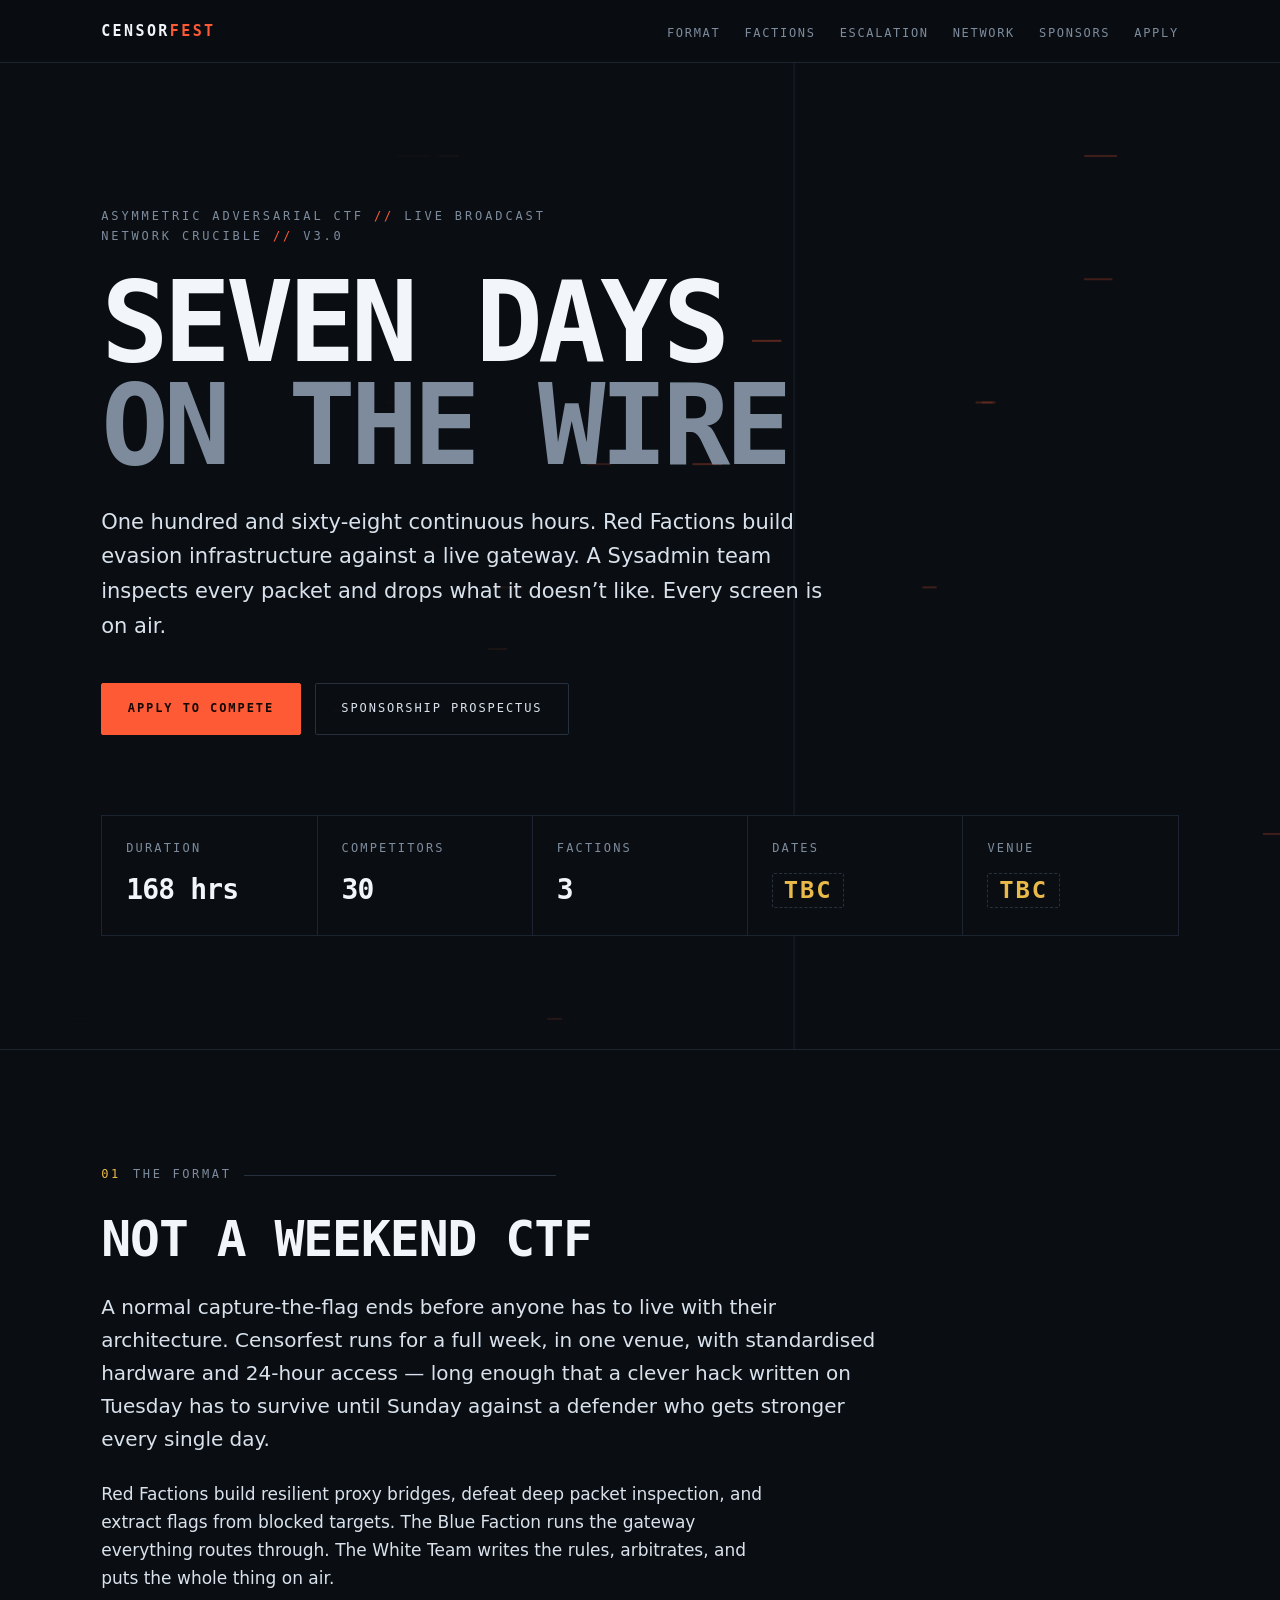
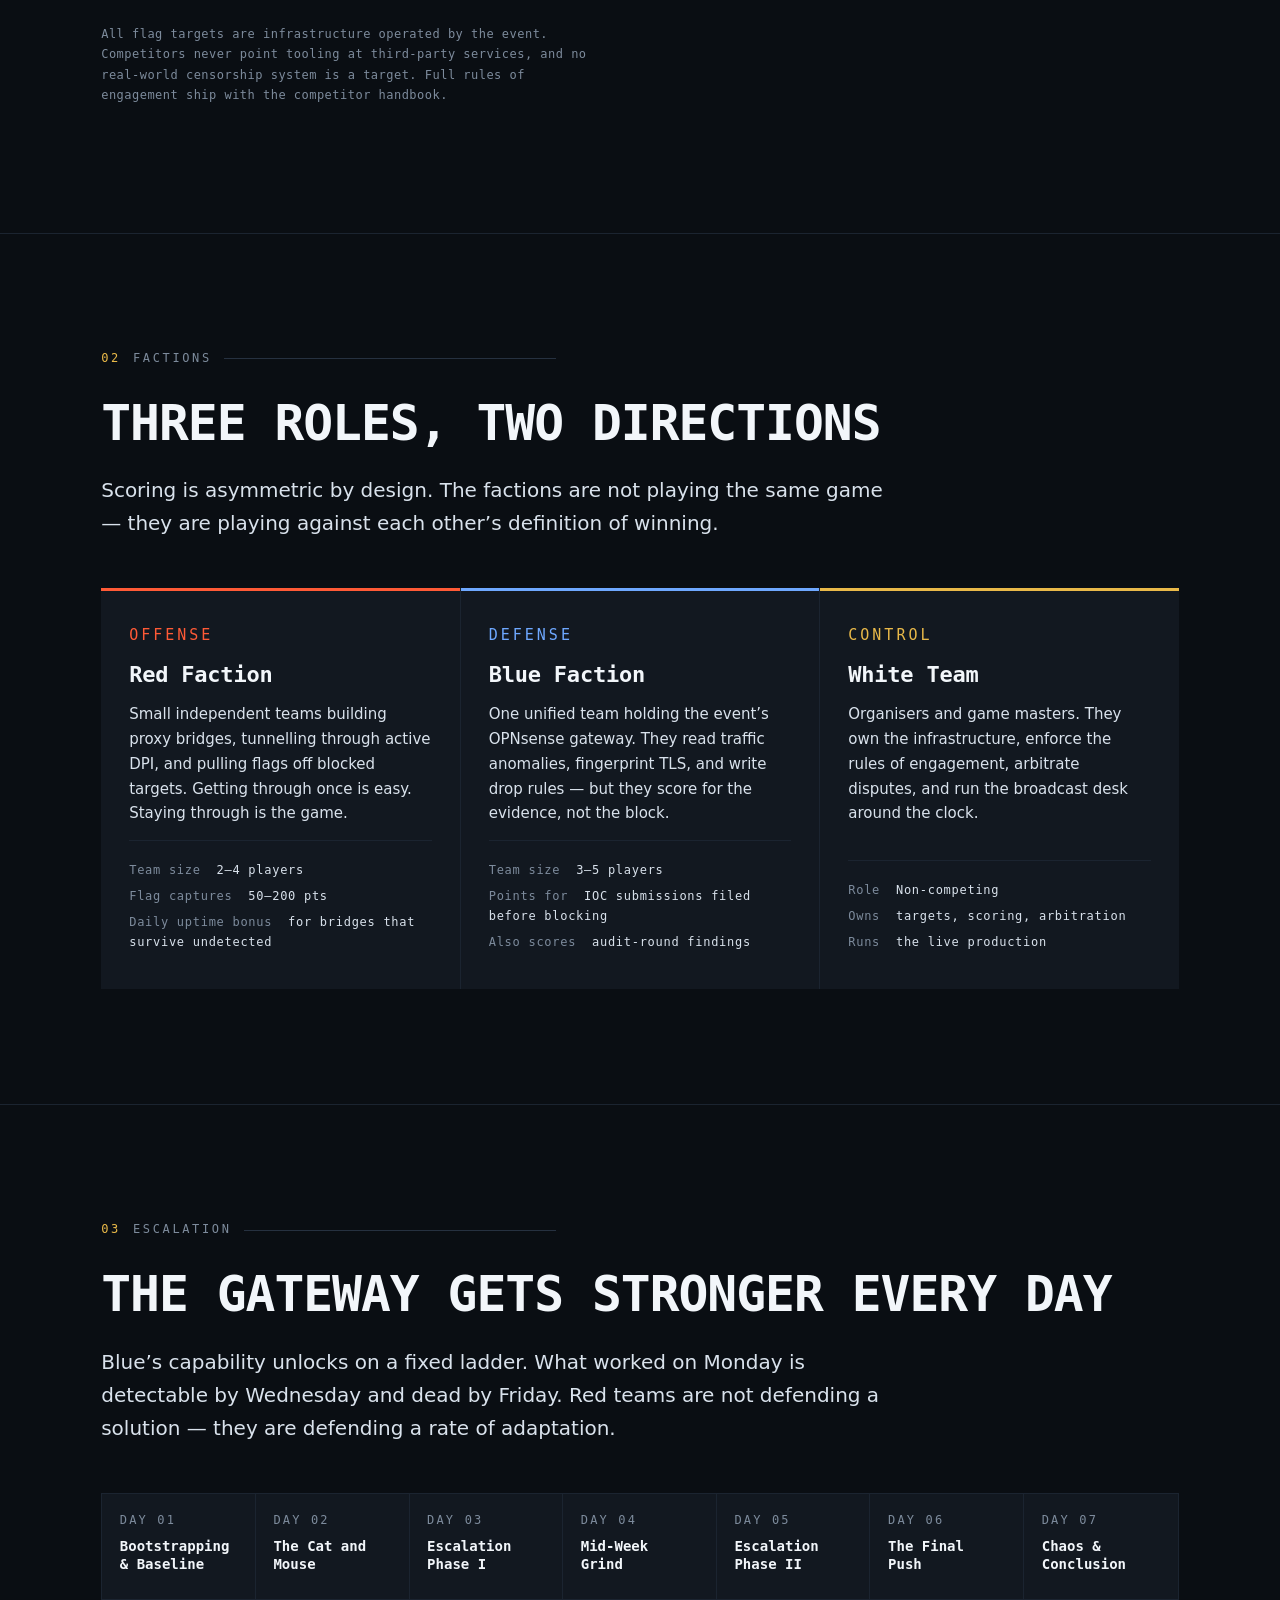
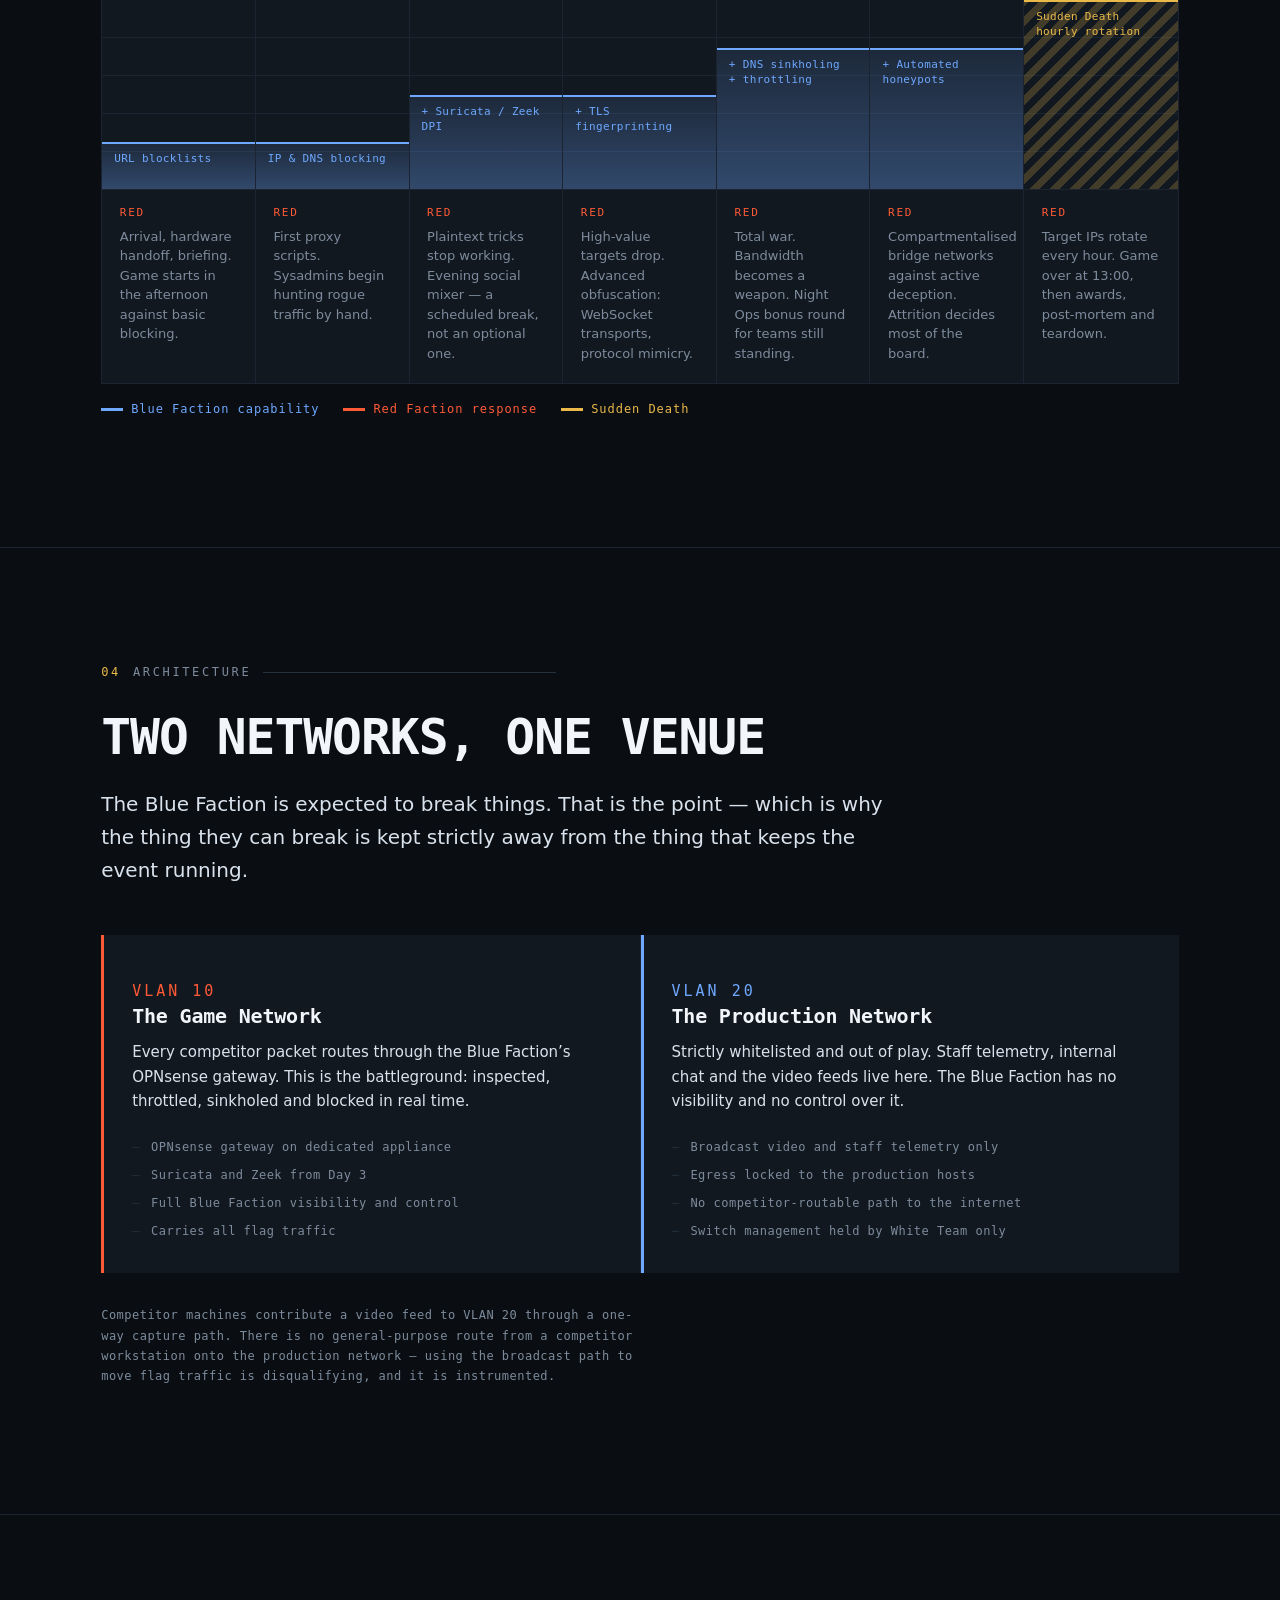
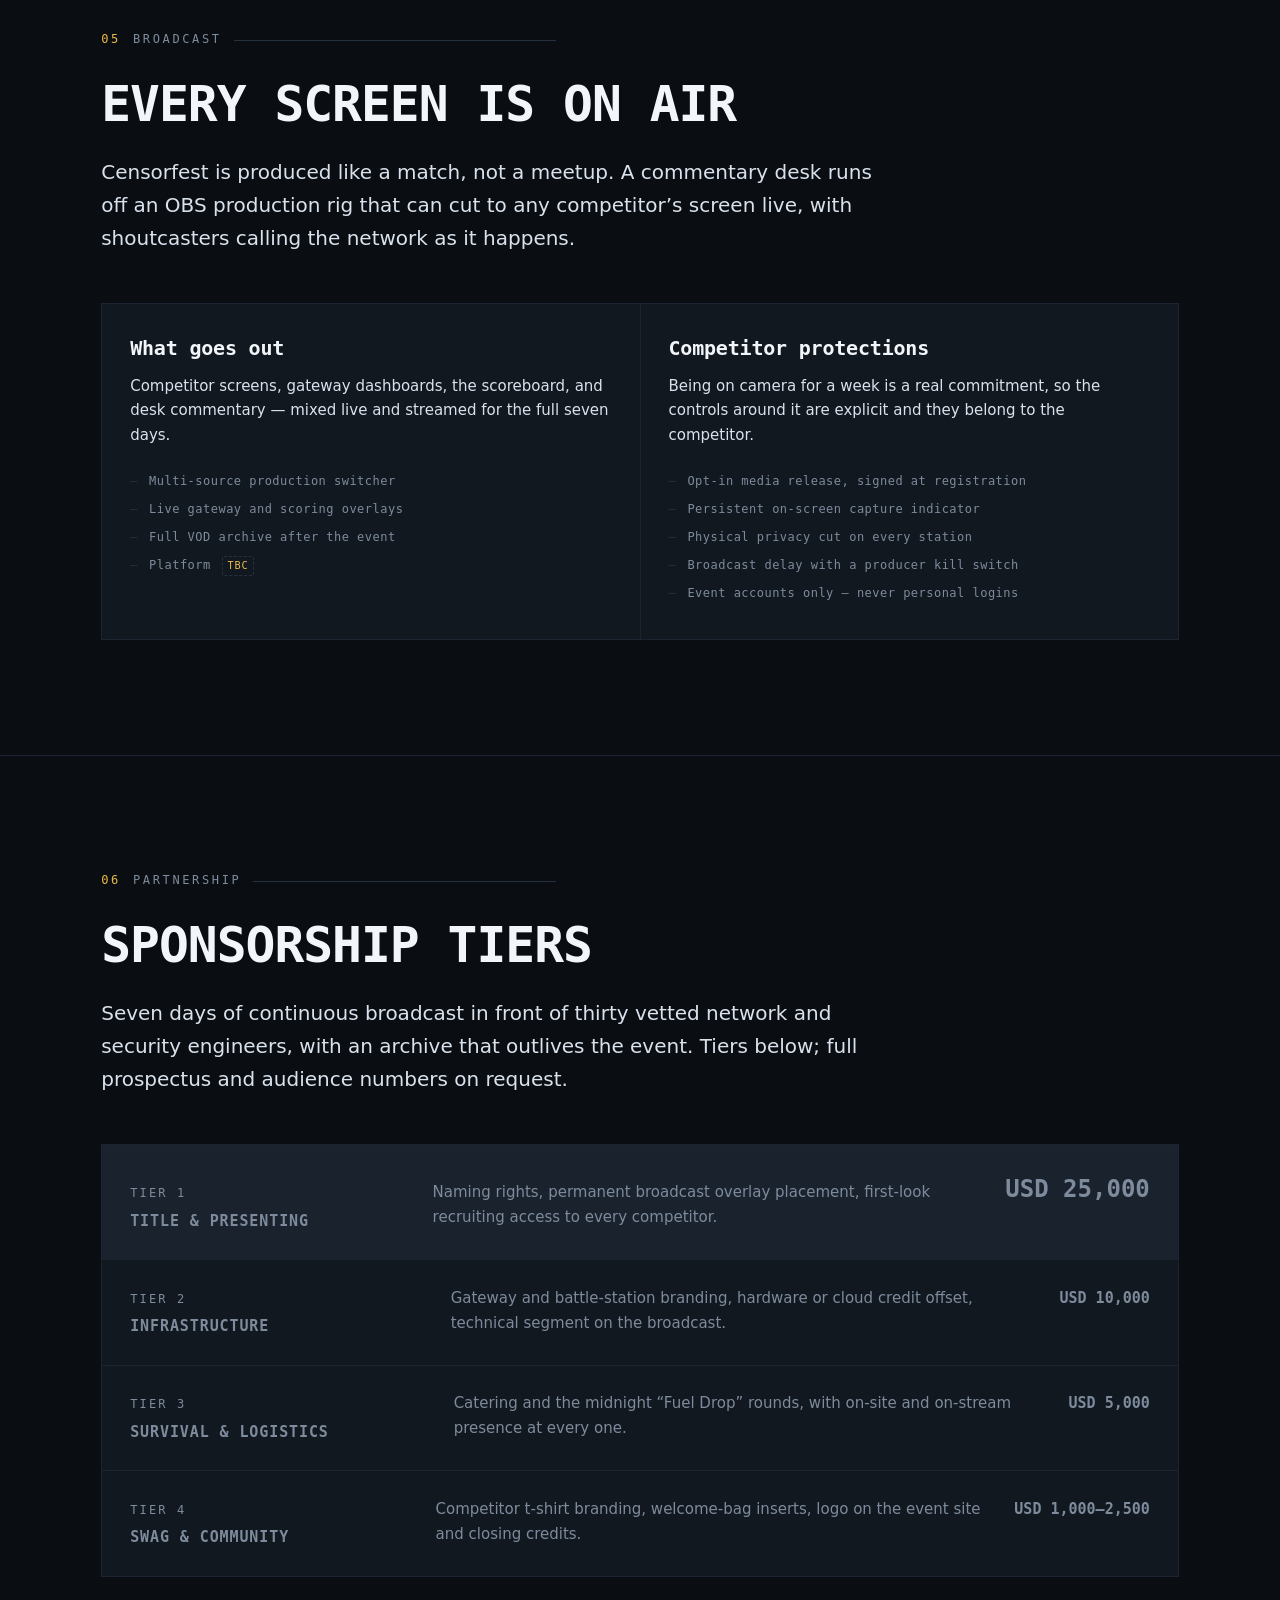
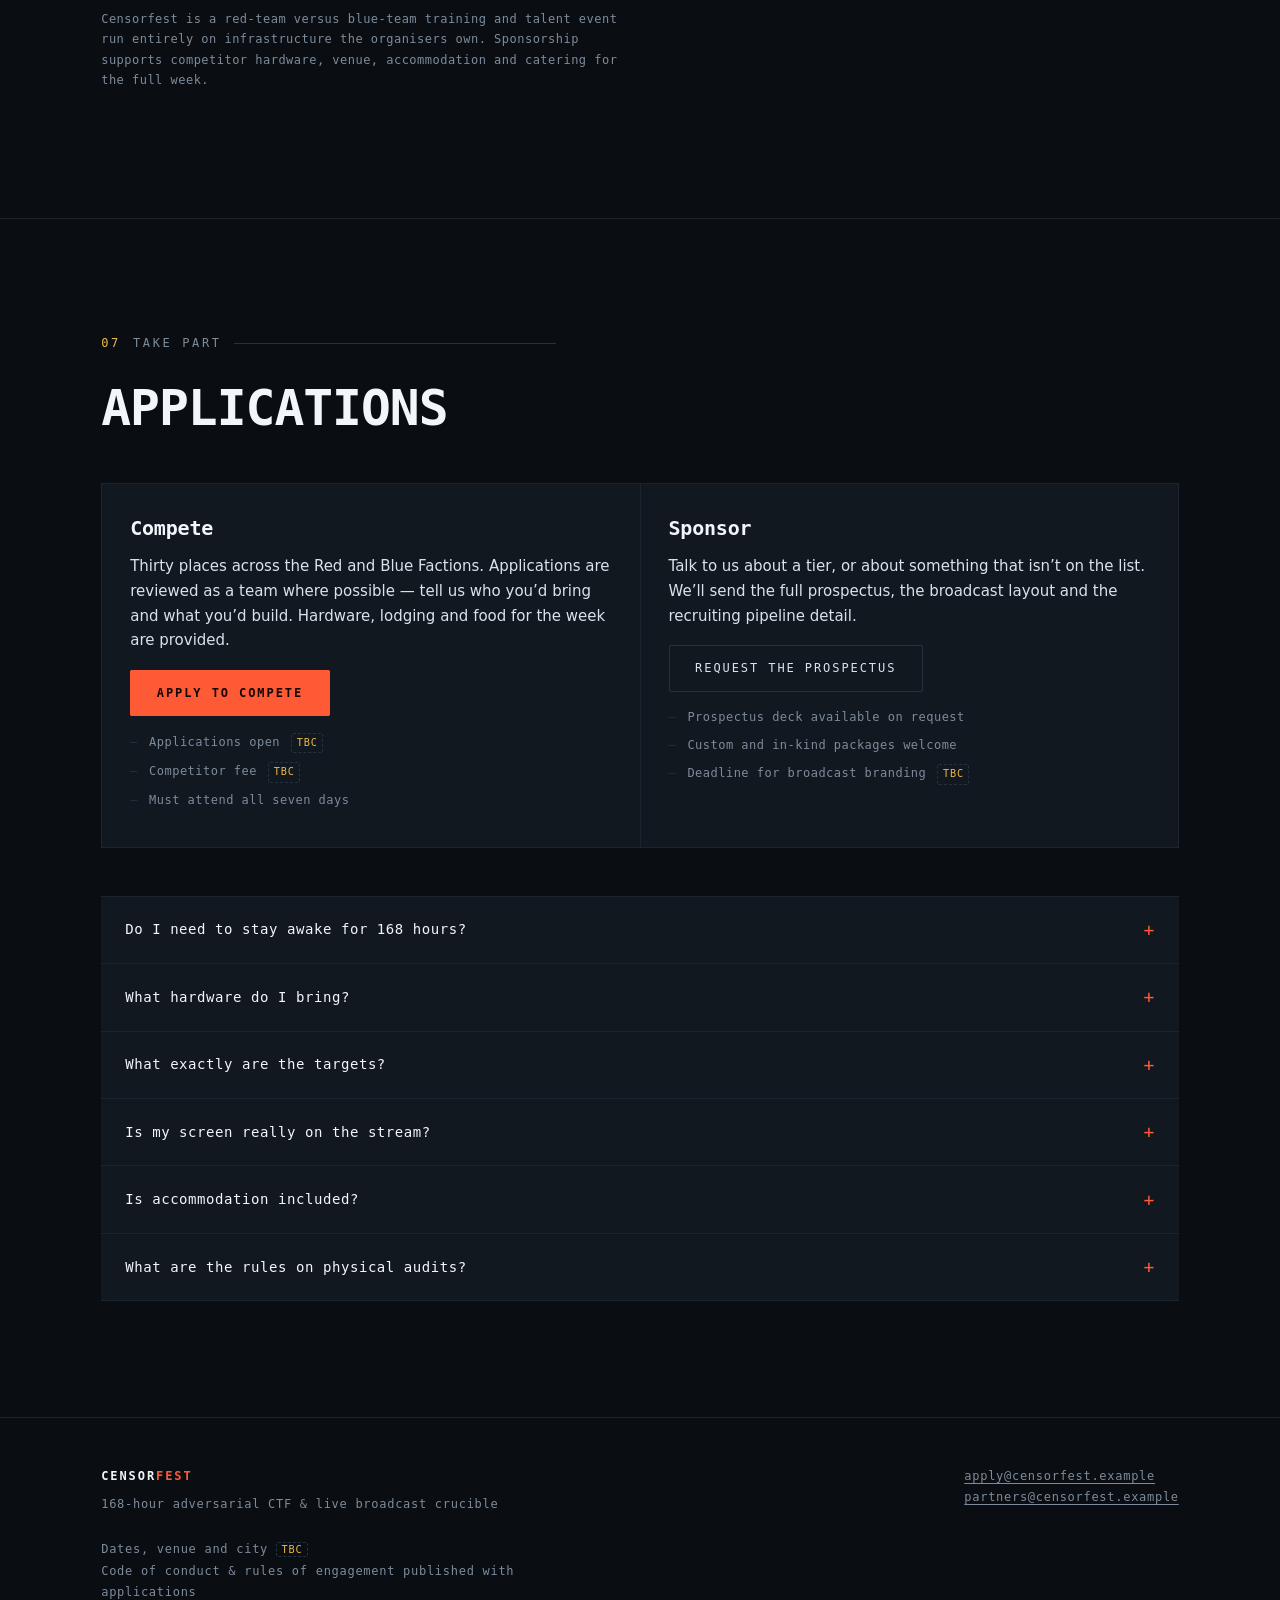
==== index.html @ 06b1dffb "Add Censorfest event website and master plan review Static single-page site for the event: format, f" ====
<!doctype html>
<html lang="en">
<head>
<meta charset="utf-8">
<meta name="viewport" content="width=device-width, initial-scale=1">
<title>Censorfest</title>
<meta name="description" content="A 168-hour adversarial capture-the-flag crucible. Thirty engineers, three factions, one gateway, broadcast live for seven days.">
<meta name="theme-color" content="#0A0E13">
<meta property="og:title" content="Censorfest">
<meta property="og:description" content="A 168-hour adversarial capture-the-flag crucible. Thirty engineers, three factions, one gateway, broadcast live for seven days.">
<meta property="og:type" content="website">
<link rel="icon" href="data:image/svg+xml,%3Csvg xmlns='http://www.w3.org/2000/svg' viewBox='0 0 32 32'%3E%3Crect width='32' height='32' fill='%230A0E13'/%3E%3Crect x='3' y='14' width='13' height='3' fill='%23FF5A36'/%3E%3Crect x='20' y='14' width='9' height='3' fill='%236EA8FF'/%3E%3Crect x='17.5' y='4' width='1' height='24' fill='%23263140'/%3E%3C/svg%3E">
<link rel="stylesheet" href="assets/styles.css">
</head>
<body>

<a class="skip" href="#main">Skip to content</a>

<nav class="nav">
  <div class="wrap nav__inner">
    <a class="nav__mark" href="#top">Censor<span>fest</span></a>
    <ul class="nav__links">
      <li><a href="#format">Format</a></li>
      <li><a href="#factions">Factions</a></li>
      <li><a href="#escalation">Escalation</a></li>
      <li><a href="#network">Network</a></li>
      <li><a href="#sponsors">Sponsors</a></li>
      <li><a href="#apply">Apply</a></li>
    </ul>
  </div>
</nav>

<main id="main">

<!-- ===================== HERO ===================== -->
<header class="hero" id="top">
  <canvas class="hero__canvas" id="flow" aria-hidden="true"></canvas>
  <div class="wrap hero__inner">
    <p class="hero__tag">Asymmetric adversarial CTF <em>&#47;&#47;</em> live broadcast network crucible <em>&#47;&#47;</em> v3.0</p>
    <h1>
      Seven days<br>
      <span class="h1__b">on the wire</span>
    </h1>
    <p class="hero__lede">
      One hundred and sixty-eight continuous hours. Red Factions build evasion
      infrastructure against a live gateway. A Sysadmin team inspects every
      packet and drops what it doesn&rsquo;t like. Every screen is on air.
    </p>
    <div class="hero__cta">
      <a class="btn btn--primary" href="#apply">Apply to compete</a>
      <a class="btn" href="#sponsors">Sponsorship prospectus</a>
    </div>

    <dl class="vitals">
      <div><dt>Duration</dt><dd>168 hrs</dd></div>
      <div><dt>Competitors</dt><dd>30</dd></div>
      <div><dt>Factions</dt><dd>3</dd></div>
      <div><dt>Dates</dt><dd><span class="tbc">TBC</span></dd></div>
      <div><dt>Venue</dt><dd><span class="tbc">TBC</span></dd></div>
    </dl>
  </div>
</header>

<!-- ===================== FORMAT ===================== -->
<section class="section section--flush" id="format">
  <div class="wrap">
    <p class="eyebrow"><b>01</b> The format</p>
    <h2>Not a weekend CTF</h2>
    <p class="lede">
      A normal capture-the-flag ends before anyone has to live with their
      architecture. Censorfest runs for a full week, in one venue, with
      standardised hardware and 24-hour access &mdash; long enough that a
      clever hack written on Tuesday has to survive until Sunday against a
      defender who gets stronger every single day.
    </p>
    <p style="margin-top:1.5rem">
      Red Factions build resilient proxy bridges, defeat deep packet
      inspection, and extract flags from blocked targets. The Blue Faction
      runs the gateway everything routes through. The White Team writes the
      rules, arbitrates, and puts the whole thing on air.
    </p>
    <p class="note" style="margin-top:2rem;max-width:70ch">
      All flag targets are infrastructure operated by the event. Competitors
      never point tooling at third-party services, and no real-world
      censorship system is a target. Full rules of engagement ship with the
      competitor handbook.
    </p>
  </div>
</section>

<!-- ===================== FACTIONS ===================== -->
<section class="section" id="factions">
  <div class="wrap">
    <p class="eyebrow"><b>02</b> Factions</p>
    <h2>Three roles, two directions</h2>
    <p class="lede">
      Scoring is asymmetric by design. The factions are not playing the same
      game &mdash; they are playing against each other&rsquo;s definition of winning.
    </p>

    <div class="factions">
      <article class="faction faction--red">
        <p class="faction__id">Offense</p>
        <h3>Red Faction</h3>
        <p>
          Small independent teams building proxy bridges, tunnelling through
          active DPI, and pulling flags off blocked targets. Getting through
          once is easy. Staying through is the game.
        </p>
        <div class="faction__meta">
          <span>Team size &nbsp;<b>2&ndash;4 players</b></span>
          <span>Flag captures &nbsp;<b>50&ndash;200 pts</b></span>
          <span>Daily uptime bonus &nbsp;<b>for bridges that survive undetected</b></span>
        </div>
      </article>

      <article class="faction faction--blue">
        <p class="faction__id">Defense</p>
        <h3>Blue Faction</h3>
        <p>
          One unified team holding the event&rsquo;s OPNsense gateway. They read
          traffic anomalies, fingerprint TLS, and write drop rules &mdash; but
          they score for the evidence, not the block.
        </p>
        <div class="faction__meta">
          <span>Team size &nbsp;<b>3&ndash;5 players</b></span>
          <span>Points for &nbsp;<b>IOC submissions filed before blocking</b></span>
          <span>Also scores &nbsp;<b>audit-round findings</b></span>
        </div>
      </article>

      <article class="faction faction--white">
        <p class="faction__id">Control</p>
        <h3>White Team</h3>
        <p>
          Organisers and game masters. They own the infrastructure, enforce
          the rules of engagement, arbitrate disputes, and run the broadcast
          desk around the clock.
        </p>
        <div class="faction__meta">
          <span>Role &nbsp;<b>Non-competing</b></span>
          <span>Owns &nbsp;<b>targets, scoring, arbitration</b></span>
          <span>Runs &nbsp;<b>the live production</b></span>
        </div>
      </article>
    </div>
  </div>
</section>

<!-- ===================== ESCALATION LADDER ===================== -->
<section class="section" id="escalation">
  <div class="wrap">
    <p class="eyebrow"><b>03</b> Escalation</p>
    <h2>The gateway gets stronger every day</h2>
    <p class="lede">
      Blue&rsquo;s capability unlocks on a fixed ladder. What worked on Monday is
      detectable by Wednesday and dead by Friday. Red teams are not defending
      a solution &mdash; they are defending a rate of adaptation.
    </p>

    <div class="ladder">
      <div class="ladder__grid">

        <div class="day">
          <div class="day__head">
            <span class="day__n">Day 01</span>
            <span class="day__title">Bootstrapping &amp; Baseline</span>
          </div>
          <div class="day__chart" style="--tier:1">
            <div class="day__blue"><span>URL blocklists</span></div>
          </div>
          <div class="day__red">
            <b>Red</b>Arrival, hardware handoff, briefing. Game starts in the
            afternoon against basic blocking.
          </div>
        </div>

        <div class="day">
          <div class="day__head">
            <span class="day__n">Day 02</span>
            <span class="day__title">The Cat and Mouse</span>
          </div>
          <div class="day__chart" style="--tier:1">
            <div class="day__blue"><span>IP &amp; DNS blocking</span></div>
          </div>
          <div class="day__red">
            <b>Red</b>First proxy scripts. Sysadmins begin hunting rogue
            traffic by hand.
          </div>
        </div>

        <div class="day">
          <div class="day__head">
            <span class="day__n">Day 03</span>
            <span class="day__title">Escalation Phase I</span>
          </div>
          <div class="day__chart" style="--tier:2">
            <div class="day__blue"><span>+ Suricata / Zeek DPI</span></div>
          </div>
          <div class="day__red">
            <b>Red</b>Plaintext tricks stop working. Evening social mixer &mdash;
            a scheduled break, not an optional one.
          </div>
        </div>

        <div class="day">
          <div class="day__head">
            <span class="day__n">Day 04</span>
            <span class="day__title">Mid-Week Grind</span>
          </div>
          <div class="day__chart" style="--tier:2">
            <div class="day__blue"><span>+ TLS fingerprinting</span></div>
          </div>
          <div class="day__red">
            <b>Red</b>High-value targets drop. Advanced obfuscation:
            WebSocket transports, protocol mimicry.
          </div>
        </div>

        <div class="day">
          <div class="day__head">
            <span class="day__n">Day 05</span>
            <span class="day__title">Escalation Phase II</span>
          </div>
          <div class="day__chart" style="--tier:3">
            <div class="day__blue"><span>+ DNS sinkholing<br>+ throttling</span></div>
          </div>
          <div class="day__red">
            <b>Red</b>Total war. Bandwidth becomes a weapon. Night Ops bonus
            round for teams still standing.
          </div>
        </div>

        <div class="day">
          <div class="day__head">
            <span class="day__n">Day 06</span>
            <span class="day__title">The Final Push</span>
          </div>
          <div class="day__chart" style="--tier:3">
            <div class="day__blue"><span>+ Automated honeypots</span></div>
          </div>
          <div class="day__red">
            <b>Red</b>Compartmentalised bridge networks against active
            deception. Attrition decides most of the board.
          </div>
        </div>

        <div class="day day--chaos">
          <div class="day__head">
            <span class="day__n">Day 07</span>
            <span class="day__title">Chaos &amp; Conclusion</span>
          </div>
          <div class="day__chart" style="--tier:4">
            <div class="day__blue"><span>Sudden Death<br>hourly rotation</span></div>
          </div>
          <div class="day__red">
            <b>Red</b>Target IPs rotate every hour. Game over at 13:00,
            then awards, post-mortem and teardown.
          </div>
        </div>

      </div>
    </div>
    <p class="ladder__key">
      <i class="key--blue">Blue Faction capability</i>
      <i class="key--red">Red Faction response</i>
      <i class="key--amber">Sudden Death</i>
    </p>
  </div>
</section>

<!-- ===================== NETWORK ===================== -->
<section class="section" id="network">
  <div class="wrap">
    <p class="eyebrow"><b>04</b> Architecture</p>
    <h2>Two networks, one venue</h2>
    <p class="lede">
      The Blue Faction is expected to break things. That is the point &mdash;
      which is why the thing they can break is kept strictly away from the
      thing that keeps the event running.
    </p>

    <div class="vlans">
      <article class="vlan vlan--game">
        <p class="vlan__id">VLAN 10</p>
        <h3>The Game Network</h3>
        <p>
          Every competitor packet routes through the Blue Faction&rsquo;s OPNsense
          gateway. This is the battleground: inspected, throttled, sinkholed
          and blocked in real time.
        </p>
        <ul class="spec">
          <li>OPNsense gateway on dedicated appliance</li>
          <li>Suricata and Zeek from Day 3</li>
          <li>Full Blue Faction visibility and control</li>
          <li>Carries all flag traffic</li>
        </ul>
      </article>

      <article class="vlan vlan--prod">
        <p class="vlan__id">VLAN 20</p>
        <h3>The Production Network</h3>
        <p>
          Strictly whitelisted and out of play. Staff telemetry, internal
          chat and the video feeds live here. The Blue Faction has no
          visibility and no control over it.
        </p>
        <ul class="spec">
          <li>Broadcast video and staff telemetry only</li>
          <li>Egress locked to the production hosts</li>
          <li>No competitor-routable path to the internet</li>
          <li>Switch management held by White Team only</li>
        </ul>
      </article>
    </div>

    <p class="note" style="margin-top:2rem;max-width:74ch">
      Competitor machines contribute a video feed to VLAN 20 through a
      one-way capture path. There is no general-purpose route from a
      competitor workstation onto the production network &mdash; using the
      broadcast path to move flag traffic is disqualifying, and it is
      instrumented.
    </p>
  </div>
</section>

<!-- ===================== BROADCAST ===================== -->
<section class="section" id="broadcast">
  <div class="wrap">
    <p class="eyebrow"><b>05</b> Broadcast</p>
    <h2>Every screen is on air</h2>
    <p class="lede">
      Censorfest is produced like a match, not a meetup. A commentary desk
      runs off an OBS production rig that can cut to any competitor&rsquo;s screen
      live, with shoutcasters calling the network as it happens.
    </p>
    <div class="split">
      <div>
        <h3>What goes out</h3>
        <p>
          Competitor screens, gateway dashboards, the scoreboard, and desk
          commentary &mdash; mixed live and streamed for the full seven days.
        </p>
        <ul class="spec">
          <li>Multi-source production switcher</li>
          <li>Live gateway and scoring overlays</li>
          <li>Full VOD archive after the event</li>
          <li>Platform <span class="tbc">TBC</span></li>
        </ul>
      </div>
      <div>
        <h3>Competitor protections</h3>
        <p>
          Being on camera for a week is a real commitment, so the controls
          around it are explicit and they belong to the competitor.
        </p>
        <ul class="spec">
          <li>Opt-in media release, signed at registration</li>
          <li>Persistent on-screen capture indicator</li>
          <li>Physical privacy cut on every station</li>
          <li>Broadcast delay with a producer kill switch</li>
          <li>Event accounts only &mdash; never personal logins</li>
        </ul>
      </div>
    </div>
  </div>
</section>

<!-- ===================== SPONSORS ===================== -->
<section class="section" id="sponsors">
  <div class="wrap">
    <p class="eyebrow"><b>06</b> Partnership</p>
    <h2>Sponsorship tiers</h2>
    <p class="lede">
      Seven days of continuous broadcast in front of thirty vetted network
      and security engineers, with an archive that outlives the event. Tiers
      below; full prospectus and audience numbers on request.
    </p>

    <div class="tiers">
      <article class="tier tier--title">
        <p class="tier__name"><small>Tier 1</small>Title &amp; Presenting</p>
        <p>Naming rights, permanent broadcast overlay placement, first-look recruiting access to every competitor.</p>
        <p class="tier__price">USD 25,000</p>
      </article>
      <article class="tier">
        <p class="tier__name"><small>Tier 2</small>Infrastructure</p>
        <p>Gateway and battle-station branding, hardware or cloud credit offset, technical segment on the broadcast.</p>
        <p class="tier__price">USD 10,000</p>
      </article>
      <article class="tier">
        <p class="tier__name"><small>Tier 3</small>Survival &amp; Logistics</p>
        <p>Catering and the midnight &ldquo;Fuel Drop&rdquo; rounds, with on-site and on-stream presence at every one.</p>
        <p class="tier__price">USD 5,000</p>
      </article>
      <article class="tier">
        <p class="tier__name"><small>Tier 4</small>Swag &amp; Community</p>
        <p>Competitor t-shirt branding, welcome-bag inserts, logo on the event site and closing credits.</p>
        <p class="tier__price">USD 1,000&ndash;2,500</p>
      </article>
    </div>

    <p class="note" style="margin-top:2rem;max-width:74ch">
      Censorfest is a red-team versus blue-team training and talent event run
      entirely on infrastructure the organisers own. Sponsorship supports
      competitor hardware, venue, accommodation and catering for the full
      week.
    </p>
  </div>
</section>

<!-- ===================== APPLY ===================== -->
<section class="section" id="apply">
  <div class="wrap">
    <p class="eyebrow"><b>07</b> Take part</p>
    <h2>Applications</h2>

    <div class="split">
      <div>
        <h3>Compete</h3>
        <p>
          Thirty places across the Red and Blue Factions. Applications are
          reviewed as a team where possible &mdash; tell us who you&rsquo;d bring and
          what you&rsquo;d build. Hardware, lodging and food for the week are
          provided.
        </p>
        <a class="btn btn--primary" href="mailto:apply@censorfest.example">Apply to compete</a>
        <ul class="spec" style="margin-top:1.75rem">
          <li>Applications open <span class="tbc">TBC</span></li>
          <li>Competitor fee <span class="tbc">TBC</span></li>
          <li>Must attend all seven days</li>
        </ul>
      </div>
      <div>
        <h3>Sponsor</h3>
        <p>
          Talk to us about a tier, or about something that isn&rsquo;t on the list.
          We&rsquo;ll send the full prospectus, the broadcast layout and the
          recruiting pipeline detail.
        </p>
        <a class="btn" href="mailto:partners@censorfest.example">Request the prospectus</a>
        <ul class="spec" style="margin-top:1.75rem">
          <li>Prospectus deck available on request</li>
          <li>Custom and in-kind packages welcome</li>
          <li>Deadline for broadcast branding <span class="tbc">TBC</span></li>
        </ul>
      </div>
    </div>

    <div class="faq">
      <details>
        <summary>Do I need to stay awake for 168 hours?</summary>
        <p>
          No. The event runs continuously; competitors do not. Scheduled rest
          windows are part of the format and no scoring mechanic rewards
          skipping sleep. Beds are ten minutes away and yours for the week.
        </p>
      </details>
      <details>
        <summary>What hardware do I bring?</summary>
        <p>
          None. Every competitor gets a standardised event laptop from a
          common image with the toolchain pre-installed, so nobody wins on
          equipment. Personal devices stay off the game network.
        </p>
      </details>
      <details>
        <summary>What exactly are the targets?</summary>
        <p>
          Web services built and hosted by the White Team for the event.
          Nothing on the internet at large is in scope, and directing tooling
          at anything outside the target range is an immediate disqualification.
        </p>
      </details>
      <details>
        <summary>Is my screen really on the stream?</summary>
        <p>
          Any competitor screen can be cut to live, which is why capture is
          opt-in at registration, indicated on-screen whenever it is running,
          and cuttable by you at the station. Log into event accounts only.
        </p>
      </details>
      <details>
        <summary>Is accommodation included?</summary>
        <p>
          Yes &mdash; lodging for the full week, three meals a day, and a
          24-hour supply of coffee and snacks. Room-sharing arrangements are
          confirmed with you before the event, never assigned blind.
        </p>
      </details>
      <details>
        <summary>What are the rules on physical audits?</summary>
        <p>
          Audit rounds cover event-issued equipment and competitor desks
          only. They are announced, conducted by named White Team staff, and
          never extend to persons or personal belongings.
        </p>
      </details>
    </div>
  </div>
</section>

</main>

<footer class="foot">
  <div class="wrap foot__row">
    <div>
      <p class="foot__mark" style="margin:0">Censor<span>fest</span></p>
      <p style="margin:0.4rem 0 0">168-hour adversarial CTF &amp; live broadcast crucible</p>
    </div>
    <div>
      <p style="margin:0">
        <a href="mailto:apply@censorfest.example">apply@censorfest.example</a><br>
        <a href="mailto:partners@censorfest.example">partners@censorfest.example</a>
      </p>
    </div>
    <div>
      <p style="margin:0">
        Dates, venue and city <span class="tbc">TBC</span><br>
        Code of conduct &amp; rules of engagement published with applications
      </p>
    </div>
  </div>
</footer>

<script src="assets/site.js"></script>
</body>
</html>
---- assets/styles.css ----
/* ==========================================================================
   Censorfest — "Signal & Interference"
   Deliberate single-theme identity: this is a nocturnal 24/7 broadcast brand,
   so the page commits to one dark visual world rather than flipping to a
   light palette. Every colour is painted explicitly from a token so the page
   holds on any host background.
   ========================================================================== */

:root {
  /* Ground + surfaces: blue-slate, not neutral black */
  --ground:     #0A0E13;
  --surface:    #121820;
  --surface-2:  #1A222D;
  --line:       #263140;
  --line-soft:  #1B2430;

  /* Neutrals biased cool, toward the ground */
  --muted:      #7D8B9C;
  --text:       #D9E2EC;
  --bright:     #F2F6FA;

  /* The two opposed forces, plus the arbiter */
  --red:        #FF5A36;
  --red-dim:    #7A2A1A;
  --blue:       #6EA8FF;
  --blue-dim:   #24406E;
  --amber:      #E9B949;

  --mono: ui-monospace, "SF Mono", SFMono-Regular, Menlo, Consolas,
          "DejaVu Sans Mono", "Liberation Mono", monospace;
  --sans: system-ui, -apple-system, "Segoe UI", Roboto, "Helvetica Neue",
          Arial, sans-serif;

  /* Type scale */
  --t-mega: clamp(2.75rem, 9vw, 7rem);
  --t-xl:   clamp(1.9rem, 4.4vw, 3.1rem);
  --t-lg:   clamp(1.35rem, 2.6vw, 1.85rem);
  --t-md:   1.0625rem;
  --t-sm:   0.9375rem;
  --t-xs:   0.75rem;

  --measure: 63ch;
  --gutter: clamp(1.25rem, 4vw, 3.5rem);
  --maxw: 1180px;
}

*, *::before, *::after { box-sizing: border-box; }

html { -webkit-text-size-adjust: 100%; scroll-behavior: smooth; }
@media (prefers-reduced-motion: reduce) {
  html { scroll-behavior: auto; }
  *, *::before, *::after {
    animation-duration: 0.001ms !important;
    animation-iteration-count: 1 !important;
    transition-duration: 0.001ms !important;
  }
}

body {
  margin: 0;
  background: var(--ground);
  color: var(--text);
  font-family: var(--sans);
  font-size: var(--t-md);
  line-height: 1.65;
  overflow-x: hidden;
}

a { color: var(--blue); text-decoration-thickness: 1px; text-underline-offset: 3px; }
a:hover { color: var(--bright); }

:focus-visible {
  outline: 2px solid var(--amber);
  outline-offset: 3px;
  border-radius: 1px;
}

img, canvas { max-width: 100%; display: block; }

.skip {
  position: absolute; left: -9999px; top: 0; z-index: 100;
  background: var(--amber); color: var(--ground);
  padding: 0.6rem 1rem; font-family: var(--mono); font-size: var(--t-xs);
}
.skip:focus { left: 0; }

/* --------------------------------------------------------------------------
   Shared shell
   -------------------------------------------------------------------------- */

.wrap {
  width: 100%;
  max-width: var(--maxw);
  margin-inline: auto;
  padding-inline: var(--gutter);
}

.section { padding-block: clamp(4rem, 9vw, 7.5rem); border-top: 1px solid var(--line-soft); }
.section--flush { border-top: 0; }

/* Packet-header style eyebrow. The index is real: sections follow the
   order of the operations plan, so the numbering carries information. */
.eyebrow {
  font-family: var(--mono);
  font-size: var(--t-xs);
  letter-spacing: 0.22em;
  text-transform: uppercase;
  color: var(--muted);
  display: flex;
  align-items: center;
  gap: 0.75rem;
  margin: 0 0 1.75rem;
}
.eyebrow::after {
  content: "";
  flex: 1;
  height: 1px;
  background: var(--line);
}
.eyebrow b { color: var(--amber); font-weight: 400; }

h1, h2, h3 { text-wrap: balance; margin: 0; }

h2 {
  font-family: var(--mono);
  font-size: var(--t-xl);
  font-weight: 600;
  letter-spacing: -0.02em;
  line-height: 1.08;
  color: var(--bright);
  text-transform: uppercase;
}

h3 {
  font-family: var(--mono);
  font-size: var(--t-lg);
  font-weight: 600;
  letter-spacing: -0.01em;
  line-height: 1.2;
  color: var(--bright);
}

.lede {
  max-width: var(--measure);
  font-size: clamp(1.0625rem, 1.6vw, 1.25rem);
  color: var(--text);
  margin: 1.5rem 0 0;
}

p { max-width: var(--measure); }

.note {
  font-family: var(--mono);
  font-size: var(--t-xs);
  letter-spacing: 0.04em;
  color: var(--muted);
  line-height: 1.7;
}

/* Anything the master plan has not decided yet is marked, not invented. */
.tbc {
  font-family: var(--mono);
  font-size: 0.85em;
  letter-spacing: 0.08em;
  color: var(--amber);
  border: 1px dashed var(--line);
  padding: 0.1em 0.45em;
  border-radius: 2px;
  white-space: nowrap;
}

/* --------------------------------------------------------------------------
   Nav
   -------------------------------------------------------------------------- */

.nav {
  position: sticky; top: 0; z-index: 50;
  background: color-mix(in srgb, var(--ground) 88%, transparent);
  backdrop-filter: blur(10px);
  border-bottom: 1px solid var(--line-soft);
}
.nav__inner {
  display: flex; align-items: center; gap: 1.5rem;
  min-height: 62px;
}
.nav__mark {
  font-family: var(--mono);
  font-size: 0.9375rem;
  font-weight: 600;
  letter-spacing: 0.16em;
  text-transform: uppercase;
  color: var(--bright);
  text-decoration: none;
  white-space: nowrap;
}
.nav__mark span { color: var(--red); }
.nav__links {
  display: flex; gap: 1.5rem; margin-left: auto;
  list-style: none; padding: 0; margin-block: 0;
}
.nav__links a {
  font-family: var(--mono);
  font-size: var(--t-xs);
  letter-spacing: 0.14em;
  text-transform: uppercase;
  color: var(--muted);
  text-decoration: none;
}
.nav__links a:hover { color: var(--bright); }
@media (max-width: 800px) { .nav__links { display: none; } }

/* --------------------------------------------------------------------------
   Hero — the thesis: traffic crossing an inspection line
   -------------------------------------------------------------------------- */

.hero {
  position: relative;
  padding-block: clamp(4.5rem, 12vw, 9rem) clamp(3.5rem, 8vw, 6rem);
  overflow: hidden;
  border-bottom: 1px solid var(--line-soft);
}
/* Traffic thins out behind the headline and runs at full strength in the
   open right-hand field, where it meets the inspection line. Keeps the
   packets from reading as strikethrough across the type. */
.hero__canvas {
  position: absolute; inset: 0;
  width: 100%; height: 100%;
  opacity: 0.55;
  pointer-events: none;
  -webkit-mask-image: linear-gradient(to right,
    transparent 0%, rgba(0,0,0,0.08) 34%, rgba(0,0,0,0.5) 48%, #000 62%);
  mask-image: linear-gradient(to right,
    transparent 0%, rgba(0,0,0,0.08) 34%, rgba(0,0,0,0.5) 48%, #000 62%);
}
.hero__inner { position: relative; }

.hero__tag {
  font-family: var(--mono);
  font-size: var(--t-xs);
  letter-spacing: 0.24em;
  text-transform: uppercase;
  color: var(--muted);
  margin: 0 0 1.5rem;
}
.hero__tag em { font-style: normal; color: var(--red); }

h1 {
  font-family: var(--mono);
  font-size: var(--t-mega);
  font-weight: 700;
  line-height: 0.92;
  letter-spacing: -0.045em;
  text-transform: uppercase;
  color: var(--bright);
}
h1 .h1__b { display: block; color: var(--muted); }

.hero__lede {
  max-width: 54ch;
  font-size: clamp(1.0625rem, 1.9vw, 1.3125rem);
  margin: 1.75rem 0 0;
}

.hero__cta { display: flex; flex-wrap: wrap; gap: 0.875rem; margin-top: 2.5rem; }

.btn {
  font-family: var(--mono);
  font-size: var(--t-xs);
  letter-spacing: 0.16em;
  text-transform: uppercase;
  padding: 0.95rem 1.6rem;
  border: 1px solid var(--line);
  background: transparent;
  color: var(--text);
  text-decoration: none;
  border-radius: 2px;
  transition: background 0.18s ease, border-color 0.18s ease, color 0.18s ease;
}
.btn:hover { border-color: var(--muted); color: var(--bright); background: var(--surface); }
.btn--primary {
  background: var(--red);
  border-color: var(--red);
  color: #140602;
  font-weight: 600;
}
.btn--primary:hover { background: #FF7350; border-color: #FF7350; color: #140602; }

/* Vital statistics strip */
.vitals {
  display: grid;
  grid-template-columns: repeat(auto-fit, minmax(160px, 1fr));
  gap: 1px;
  margin-top: clamp(3rem, 7vw, 5rem);
  background: var(--line-soft);
  border: 1px solid var(--line-soft);
}
.vitals div { background: var(--ground); padding: 1.4rem 1.5rem; }
.vitals dt {
  font-family: var(--mono);
  font-size: var(--t-xs);
  letter-spacing: 0.18em;
  text-transform: uppercase;
  color: var(--muted);
  margin: 0 0 0.5rem;
}
.vitals dd {
  font-family: var(--mono);
  font-size: 1.75rem;
  font-weight: 600;
  letter-spacing: -0.03em;
  color: var(--bright);
  margin: 0;
  font-variant-numeric: tabular-nums;
}

/* --------------------------------------------------------------------------
   Factions — the spine. Red pushes left, Blue pushes right.
   -------------------------------------------------------------------------- */

.factions { display: grid; gap: 1px; background: var(--line-soft); margin-top: 3rem; }
@media (min-width: 900px) { .factions { grid-template-columns: repeat(3, 1fr); } }

.faction {
  background: var(--surface);
  padding: 2rem 1.75rem 2.25rem;
  border-top: 3px solid var(--line);
  display: flex;
  flex-direction: column;
  gap: 0.875rem;
}
.faction--red  { border-top-color: var(--red); }
.faction--blue { border-top-color: var(--blue); }
.faction--white{ border-top-color: var(--amber); }

.faction__id {
  font-family: var(--mono);
  font-size: var(--t-xs);
  letter-spacing: 0.2em;
  text-transform: uppercase;
  color: var(--muted);
}
.faction--red  .faction__id { color: var(--red); }
.faction--blue .faction__id { color: var(--blue); }
.faction--white .faction__id { color: var(--amber); }

.faction h3 { font-size: 1.375rem; }
.faction p { font-size: var(--t-sm); color: var(--text); margin: 0; max-width: none; }

.faction__meta {
  margin-top: auto;
  padding-top: 1.25rem;
  border-top: 1px solid var(--line-soft);
  font-family: var(--mono);
  font-size: var(--t-xs);
  letter-spacing: 0.06em;
  color: var(--muted);
  display: grid;
  gap: 0.4rem;
}
.faction__meta b { color: var(--text); font-weight: 500; }

/* --------------------------------------------------------------------------
   Escalation ladder — the signature. Blue's control block grows day by day;
   the height of each bar is the escalation tier from the operations plan.
   -------------------------------------------------------------------------- */

.ladder {
  margin-top: 3rem;
  border: 1px solid var(--line-soft);
  background: var(--surface);
  overflow-x: auto;
}
.ladder__grid {
  display: grid;
  grid-template-columns: repeat(7, minmax(132px, 1fr));
  min-width: 924px;
}
.day {
  border-right: 1px solid var(--line-soft);
  display: flex;
  flex-direction: column;
}
.day:last-child { border-right: 0; }

.day__head { padding: 1.1rem 1.1rem 0.9rem; }
.day__n {
  font-family: var(--mono);
  font-size: var(--t-xs);
  letter-spacing: 0.18em;
  text-transform: uppercase;
  color: var(--muted);
  display: block;
}
.day__title {
  font-family: var(--mono);
  font-size: 0.875rem;
  font-weight: 600;
  line-height: 1.3;
  color: var(--bright);
  margin-top: 0.35rem;
  display: block;
}

/* The chart body: a fixed-height well the blue bar rises inside. */
.day__chart {
  height: 190px;
  position: relative;
  margin: 0.75rem 0 0;
  border-top: 1px solid var(--line-soft);
  background:
    repeating-linear-gradient(
      to top,
      transparent 0 37px,
      var(--line-soft) 37px 38px
    );
}
.day__blue {
  position: absolute;
  left: 0; right: 0; bottom: 0;
  height: calc(var(--tier) * 25%);
  background: linear-gradient(
    to top,
    color-mix(in srgb, var(--blue) 34%, transparent),
    color-mix(in srgb, var(--blue) 12%, transparent)
  );
  border-top: 2px solid var(--blue);
}
.day__blue span {
  position: absolute; top: 0.5rem; left: 0.75rem; right: 0.5rem;
  font-family: var(--mono);
  font-size: 0.6875rem;
  line-height: 1.35;
  letter-spacing: 0.03em;
  color: var(--blue);
}
.day--chaos .day__blue {
  background: repeating-linear-gradient(
    -45deg,
    color-mix(in srgb, var(--amber) 22%, transparent) 0 7px,
    transparent 7px 14px
  );
  border-top-color: var(--amber);
}
.day--chaos .day__blue span { color: var(--amber); }

.day__red {
  padding: 0.9rem 1.1rem 1.2rem;
  border-top: 1px solid var(--line-soft);
  font-size: 0.8125rem;
  line-height: 1.5;
  color: var(--muted);
  flex: 1;
}
.day__red b {
  display: block;
  font-family: var(--mono);
  font-size: 0.6875rem;
  letter-spacing: 0.16em;
  text-transform: uppercase;
  color: var(--red);
  font-weight: 500;
  margin-bottom: 0.35rem;
}

.ladder__key {
  display: flex; flex-wrap: wrap; gap: 1.5rem;
  max-width: none; /* overrides the global measure on <p> */
  margin-top: 1rem;
  font-family: var(--mono);
  font-size: var(--t-xs);
  letter-spacing: 0.08em;
  color: var(--muted);
}
.ladder__key i { font-style: normal; display: inline-flex; align-items: center; gap: 0.5rem; }
.ladder__key i::before {
  content: ""; width: 22px; height: 3px; background: currentColor;
}
.key--blue { color: var(--blue); }
.key--red  { color: var(--red); }
.key--amber{ color: var(--amber); }

/* --------------------------------------------------------------------------
   Architecture
   -------------------------------------------------------------------------- */

.vlans { display: grid; gap: 1px; background: var(--line-soft); margin-top: 3rem; }
@media (min-width: 820px) { .vlans { grid-template-columns: 1fr 1fr; } }

.vlan { background: var(--surface); padding: 2rem 1.75rem; }
.vlan__id {
  font-family: var(--mono);
  font-size: var(--t-xs);
  letter-spacing: 0.2em;
  text-transform: uppercase;
  margin-bottom: 0.75rem;
}
.vlan--game { border-left: 3px solid var(--red); }
.vlan--prod { border-left: 3px solid var(--blue); }
.vlan--game .vlan__id { color: var(--red); }
.vlan--prod .vlan__id { color: var(--blue); }
.vlan h3 { font-size: 1.25rem; }
.vlan p { font-size: var(--t-sm); margin: 0.75rem 0 0; max-width: none; }

.spec {
  list-style: none;
  padding: 0;
  margin: 1.5rem 0 0;
  display: grid;
  gap: 0.55rem;
  font-family: var(--mono);
  font-size: var(--t-xs);
  letter-spacing: 0.04em;
  color: var(--muted);
  line-height: 1.6;
}
.spec li { display: flex; gap: 0.7rem; }
.spec li::before { content: "—"; color: var(--line); flex: none; }

/* --------------------------------------------------------------------------
   Sponsorship
   -------------------------------------------------------------------------- */

.tiers { display: grid; gap: 1px; background: var(--line-soft); margin-top: 3rem;
         border: 1px solid var(--line-soft); }

.tier {
  background: var(--surface);
  display: grid;
  gap: 0.5rem 2rem;
  padding: 1.6rem 1.75rem;
  align-items: baseline;
}
@media (min-width: 780px) {
  .tier { grid-template-columns: minmax(190px, 1fr) minmax(0, 2fr) auto; }
}
.tier__name {
  font-family: var(--mono);
  font-size: 0.9375rem;
  font-weight: 600;
  letter-spacing: 0.06em;
  text-transform: uppercase;
  color: var(--bright);
}
.tier__name small {
  display: block;
  font-weight: 400;
  font-size: var(--t-xs);
  letter-spacing: 0.18em;
  color: var(--muted);
  margin-bottom: 0.3rem;
}
.tier p { margin: 0; font-size: var(--t-sm); color: var(--muted); max-width: none; }
.tier__price {
  font-family: var(--mono);
  font-size: 1.25rem;
  font-weight: 600;
  color: var(--amber);
  font-variant-numeric: tabular-nums;
  white-space: nowrap;
}
.tier--title { background: var(--surface-2); }
.tier--title .tier__price { font-size: 1.5rem; }

/* --------------------------------------------------------------------------
   Apply / contact
   -------------------------------------------------------------------------- */

.split { display: grid; gap: 3rem; margin-top: 3rem; }
@media (min-width: 860px) { .split { grid-template-columns: 1fr 1fr; gap: 1px;
  background: var(--line-soft); border: 1px solid var(--line-soft); } }
.split > div { background: var(--surface); padding: 2rem 1.75rem 2.25rem; }
.split h3 { font-size: 1.25rem; margin-bottom: 0.875rem; }
.split p { font-size: var(--t-sm); max-width: none; margin: 0 0 1.5rem; }

.faq { margin-top: 3rem; display: grid; gap: 1px; background: var(--line-soft);
       border-block: 1px solid var(--line-soft); }
.faq details { background: var(--surface); }
.faq summary {
  cursor: pointer;
  padding: 1.15rem 1.5rem;
  font-family: var(--mono);
  font-size: 0.875rem;
  letter-spacing: 0.04em;
  color: var(--bright);
  list-style: none;
  display: flex; justify-content: space-between; gap: 1.5rem; align-items: center;
}
.faq summary::-webkit-details-marker { display: none; }
.faq summary::after {
  content: "+"; color: var(--red); font-size: 1.125rem; flex: none;
}
.faq details[open] summary::after { content: "\2212"; }
.faq details p {
  margin: 0; padding: 0 1.5rem 1.4rem;
  font-size: var(--t-sm); color: var(--muted); max-width: 70ch;
}

/* --------------------------------------------------------------------------
   Footer
   -------------------------------------------------------------------------- */

.foot {
  border-top: 1px solid var(--line-soft);
  padding-block: 3rem 4rem;
  font-family: var(--mono);
  font-size: var(--t-xs);
  letter-spacing: 0.06em;
  color: var(--muted);
  line-height: 1.8;
}
.foot__row { display: flex; flex-wrap: wrap; gap: 1.5rem 2.5rem; justify-content: space-between; }
.foot a { color: var(--muted); }
.foot a:hover { color: var(--bright); }
.foot__mark {
  color: var(--bright); font-weight: 600; letter-spacing: 0.16em; text-transform: uppercase;
}
.foot__mark span { color: var(--red); }
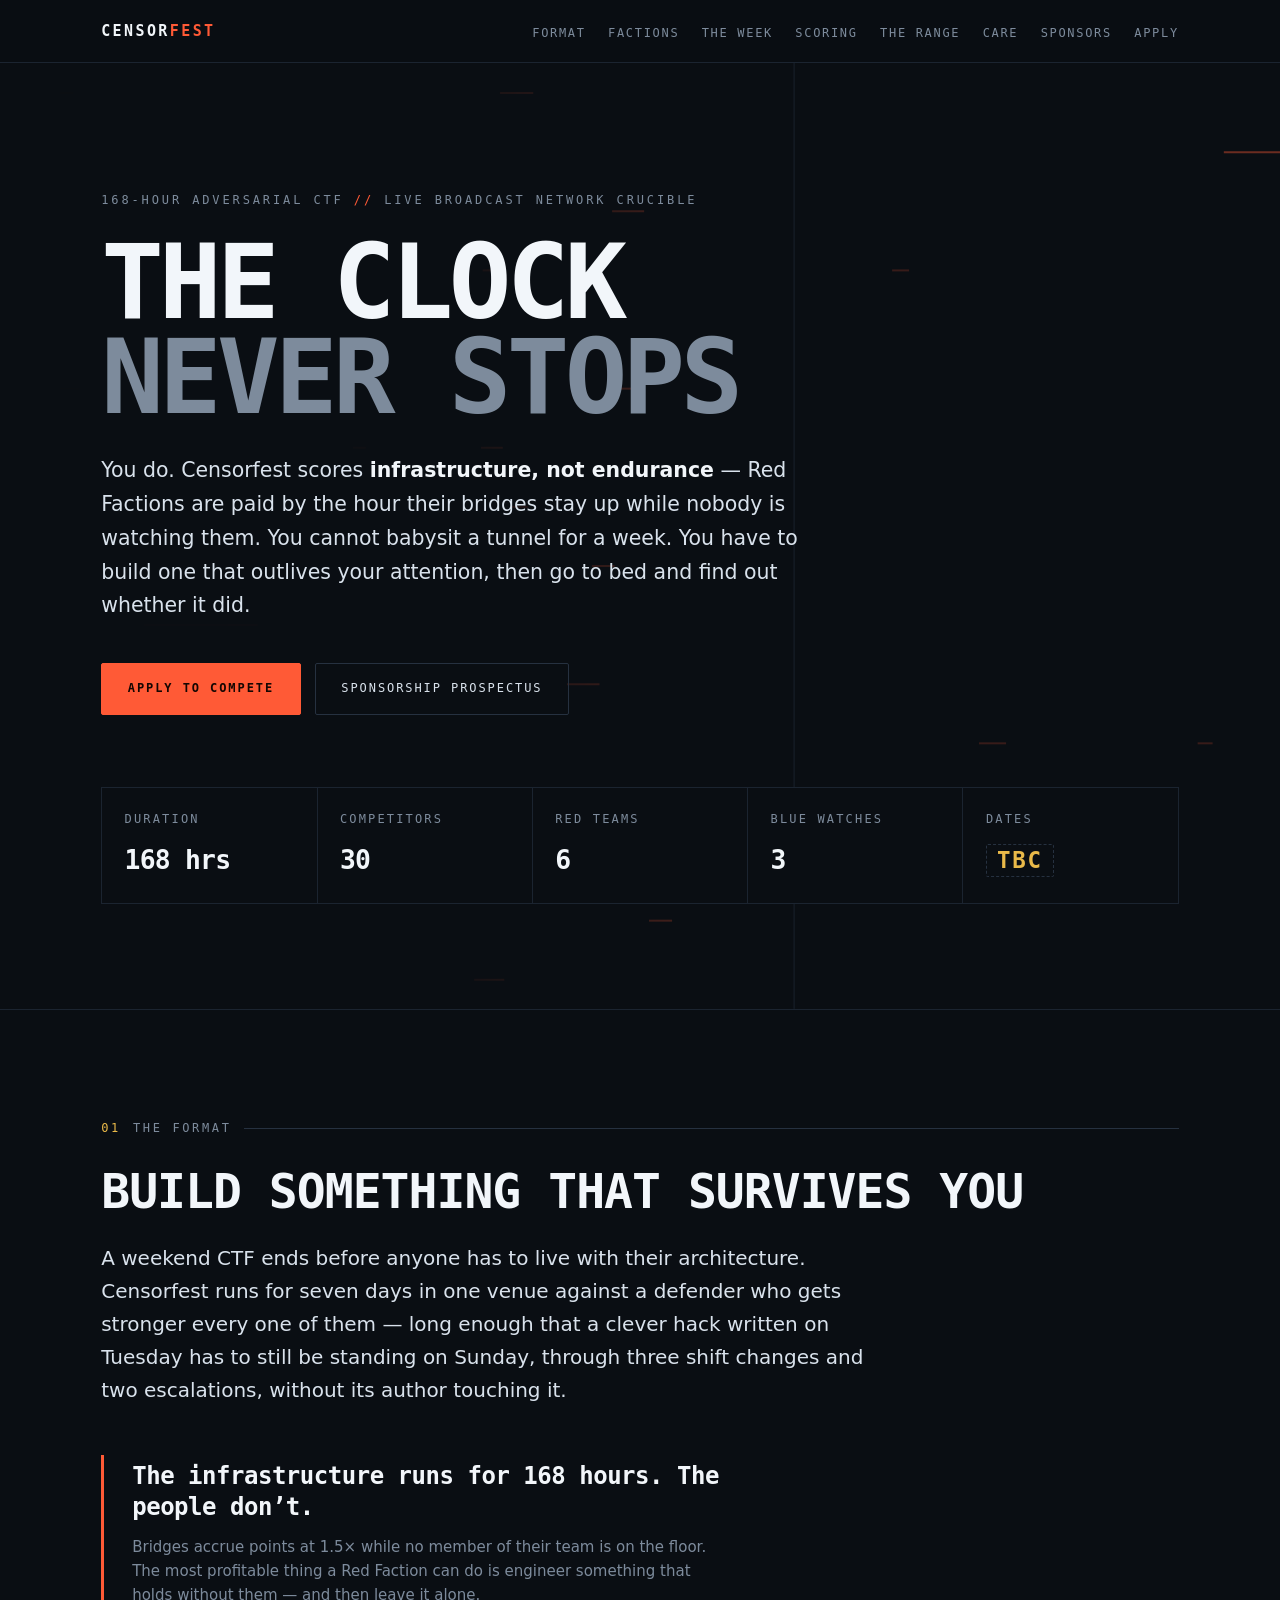
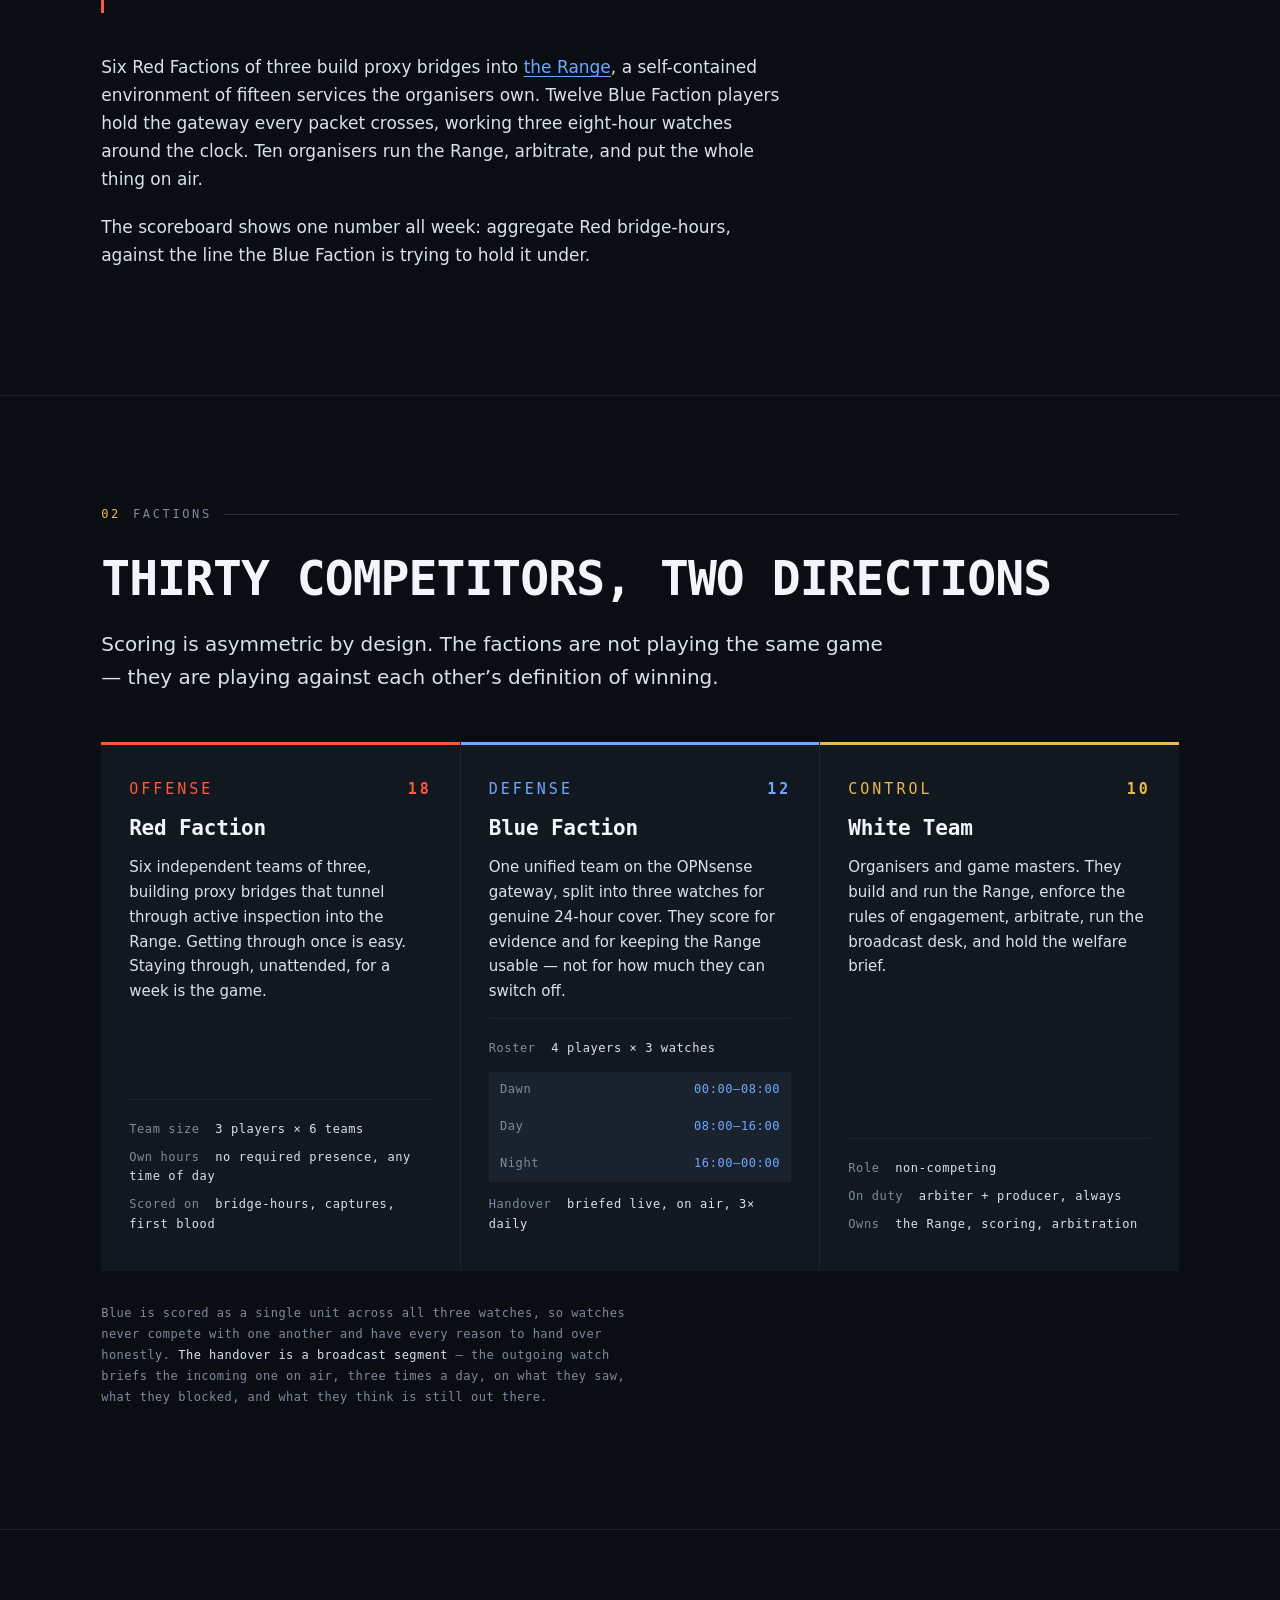
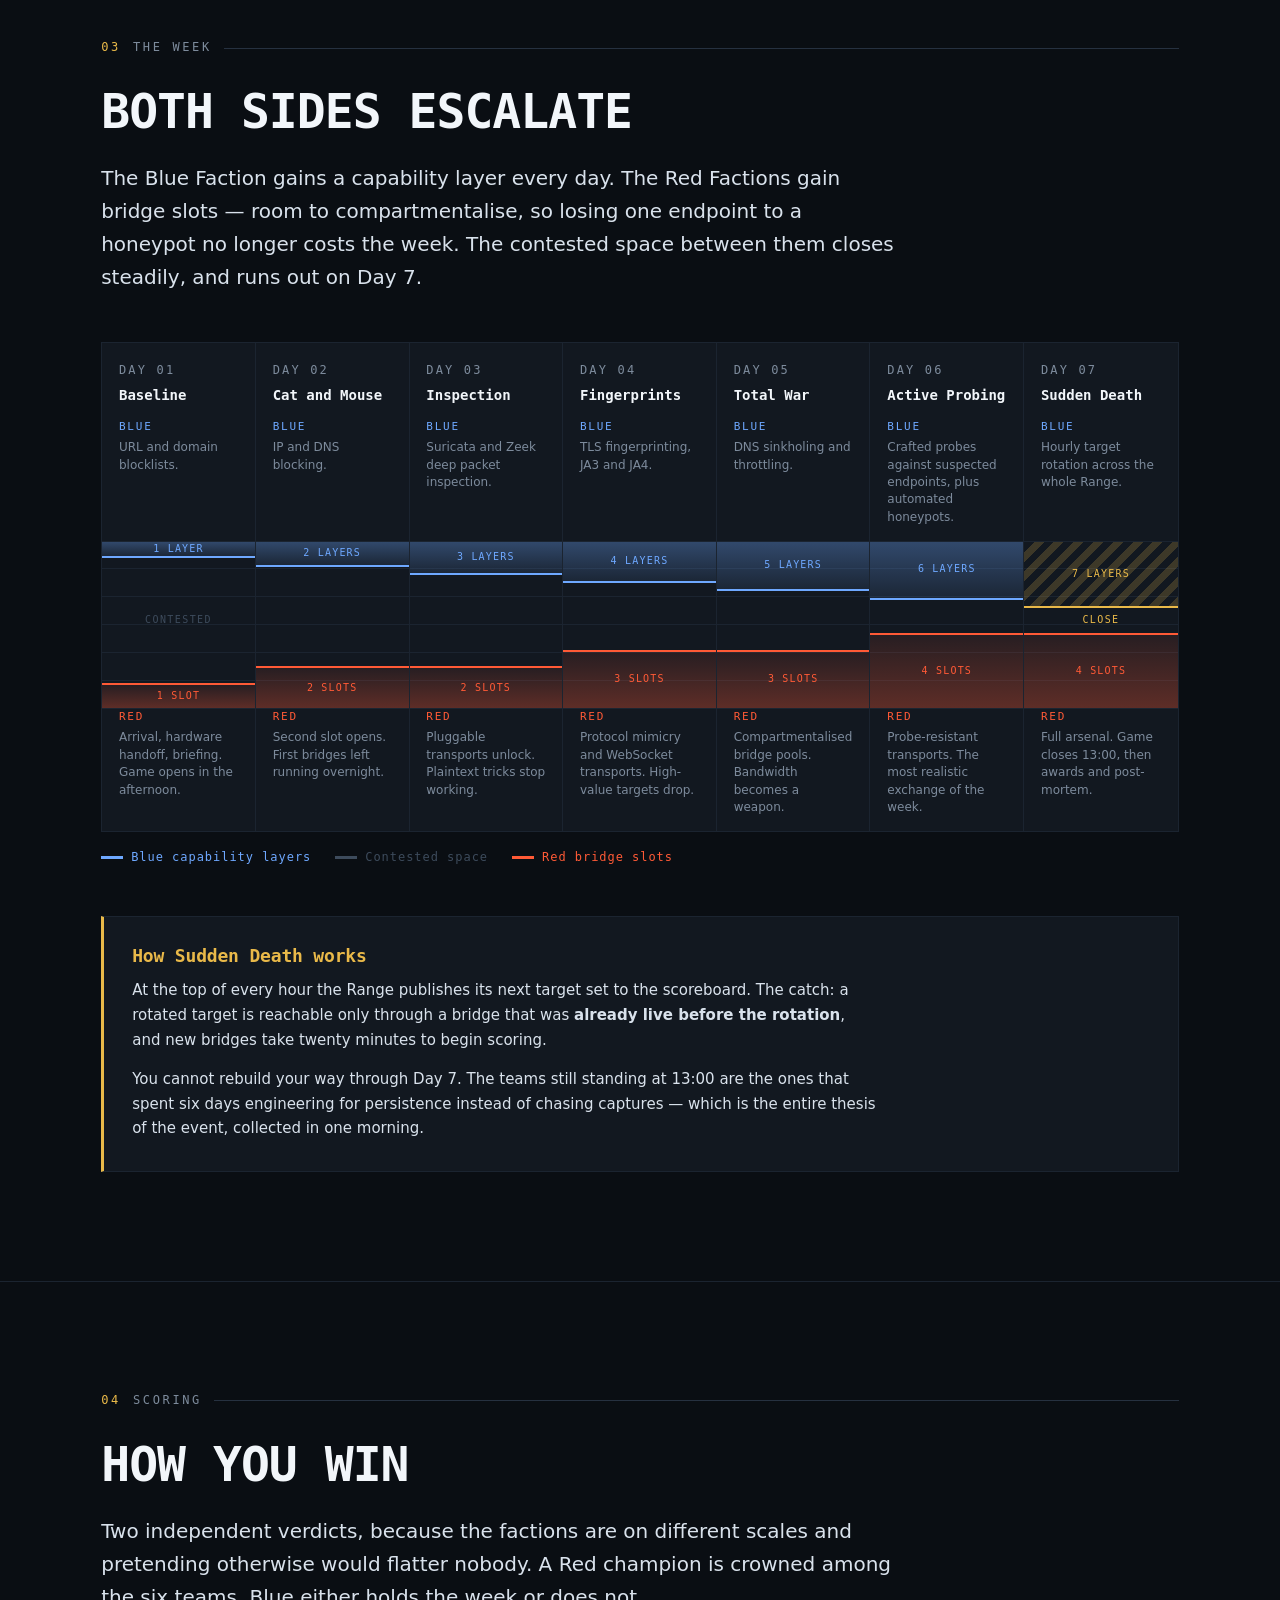
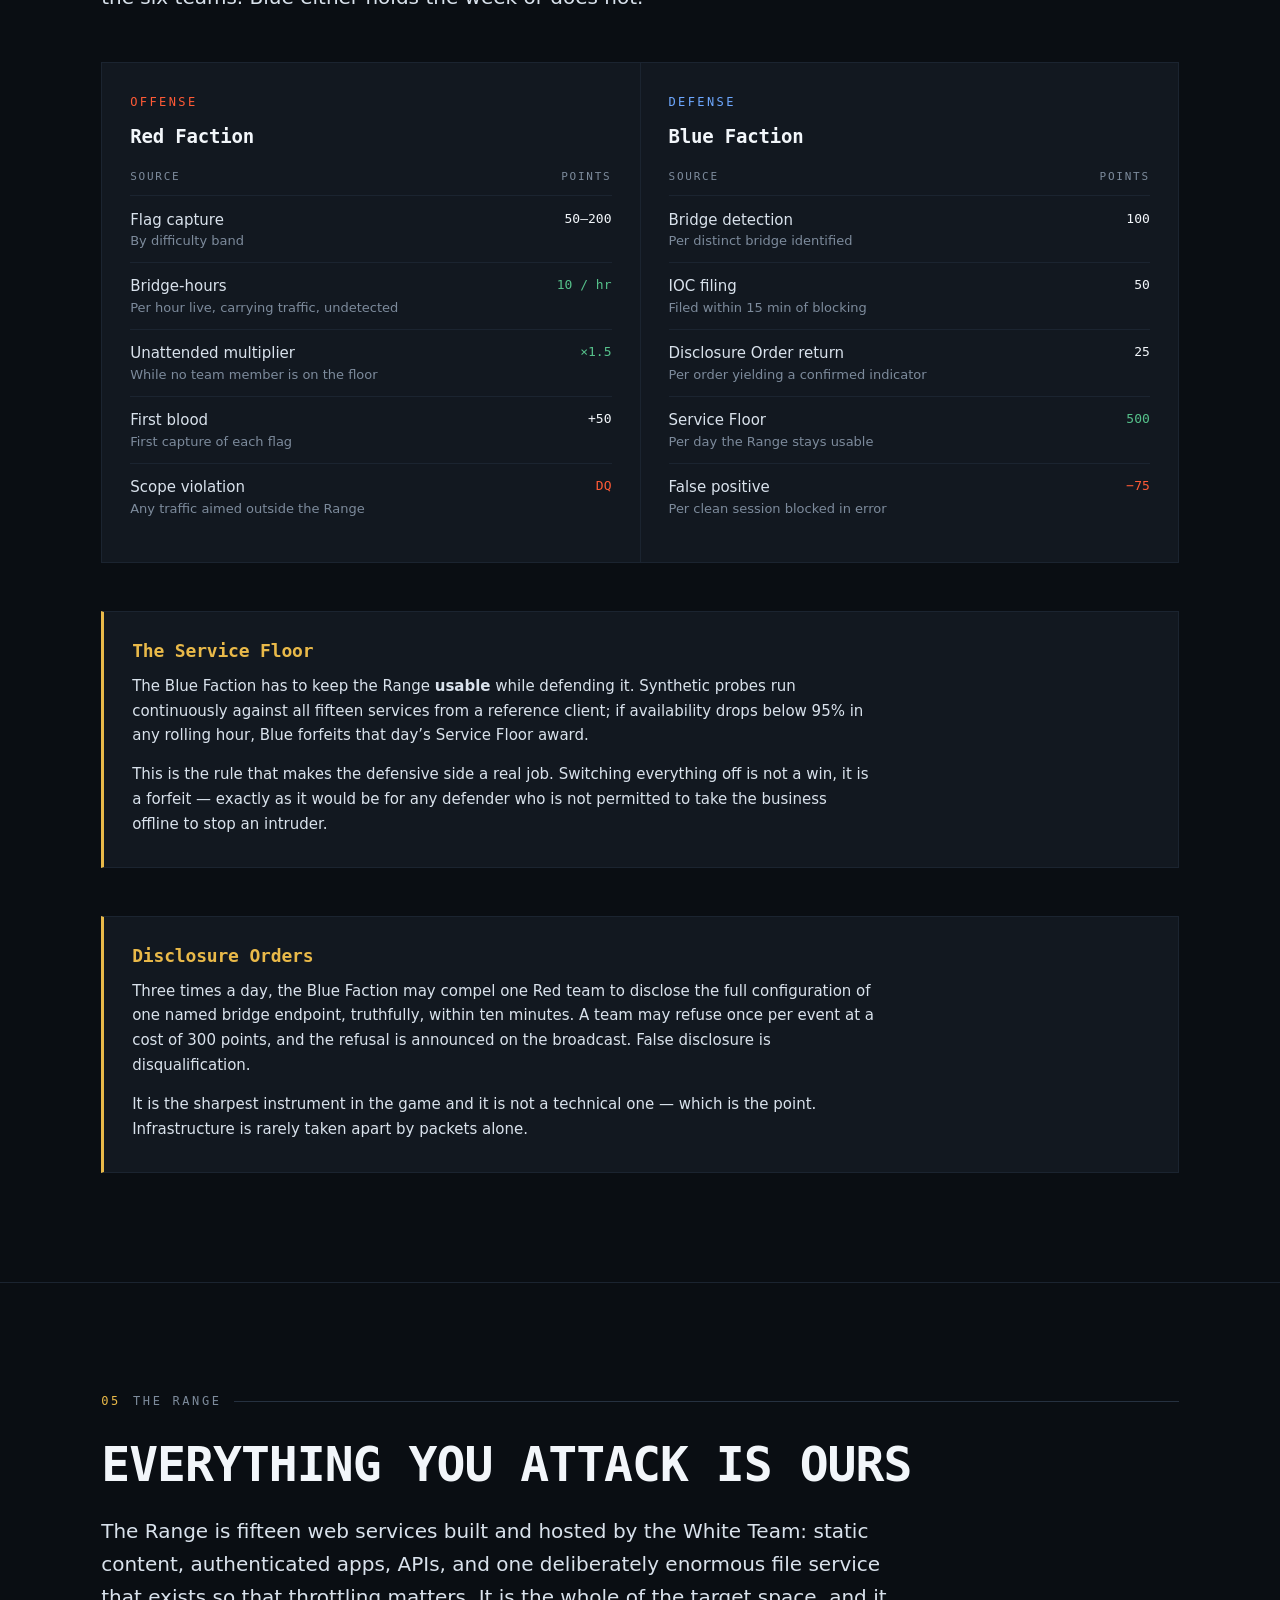
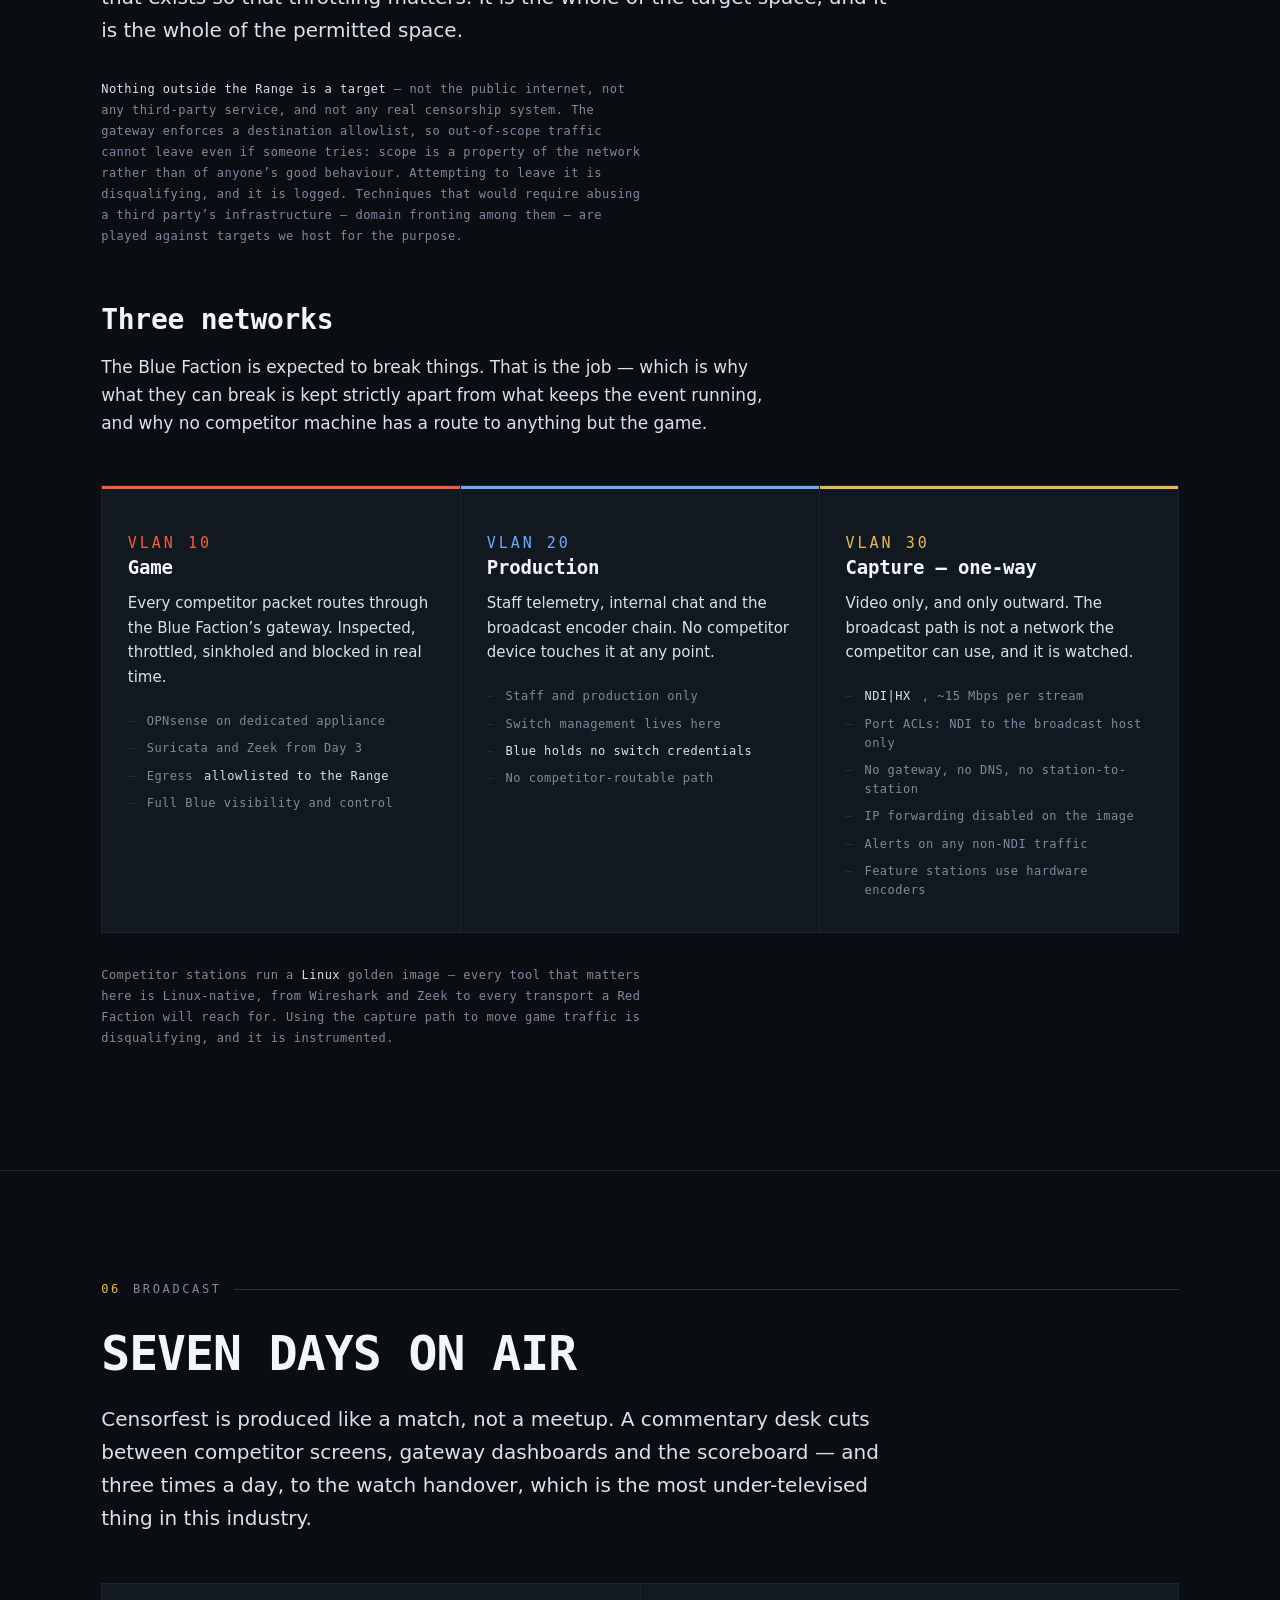
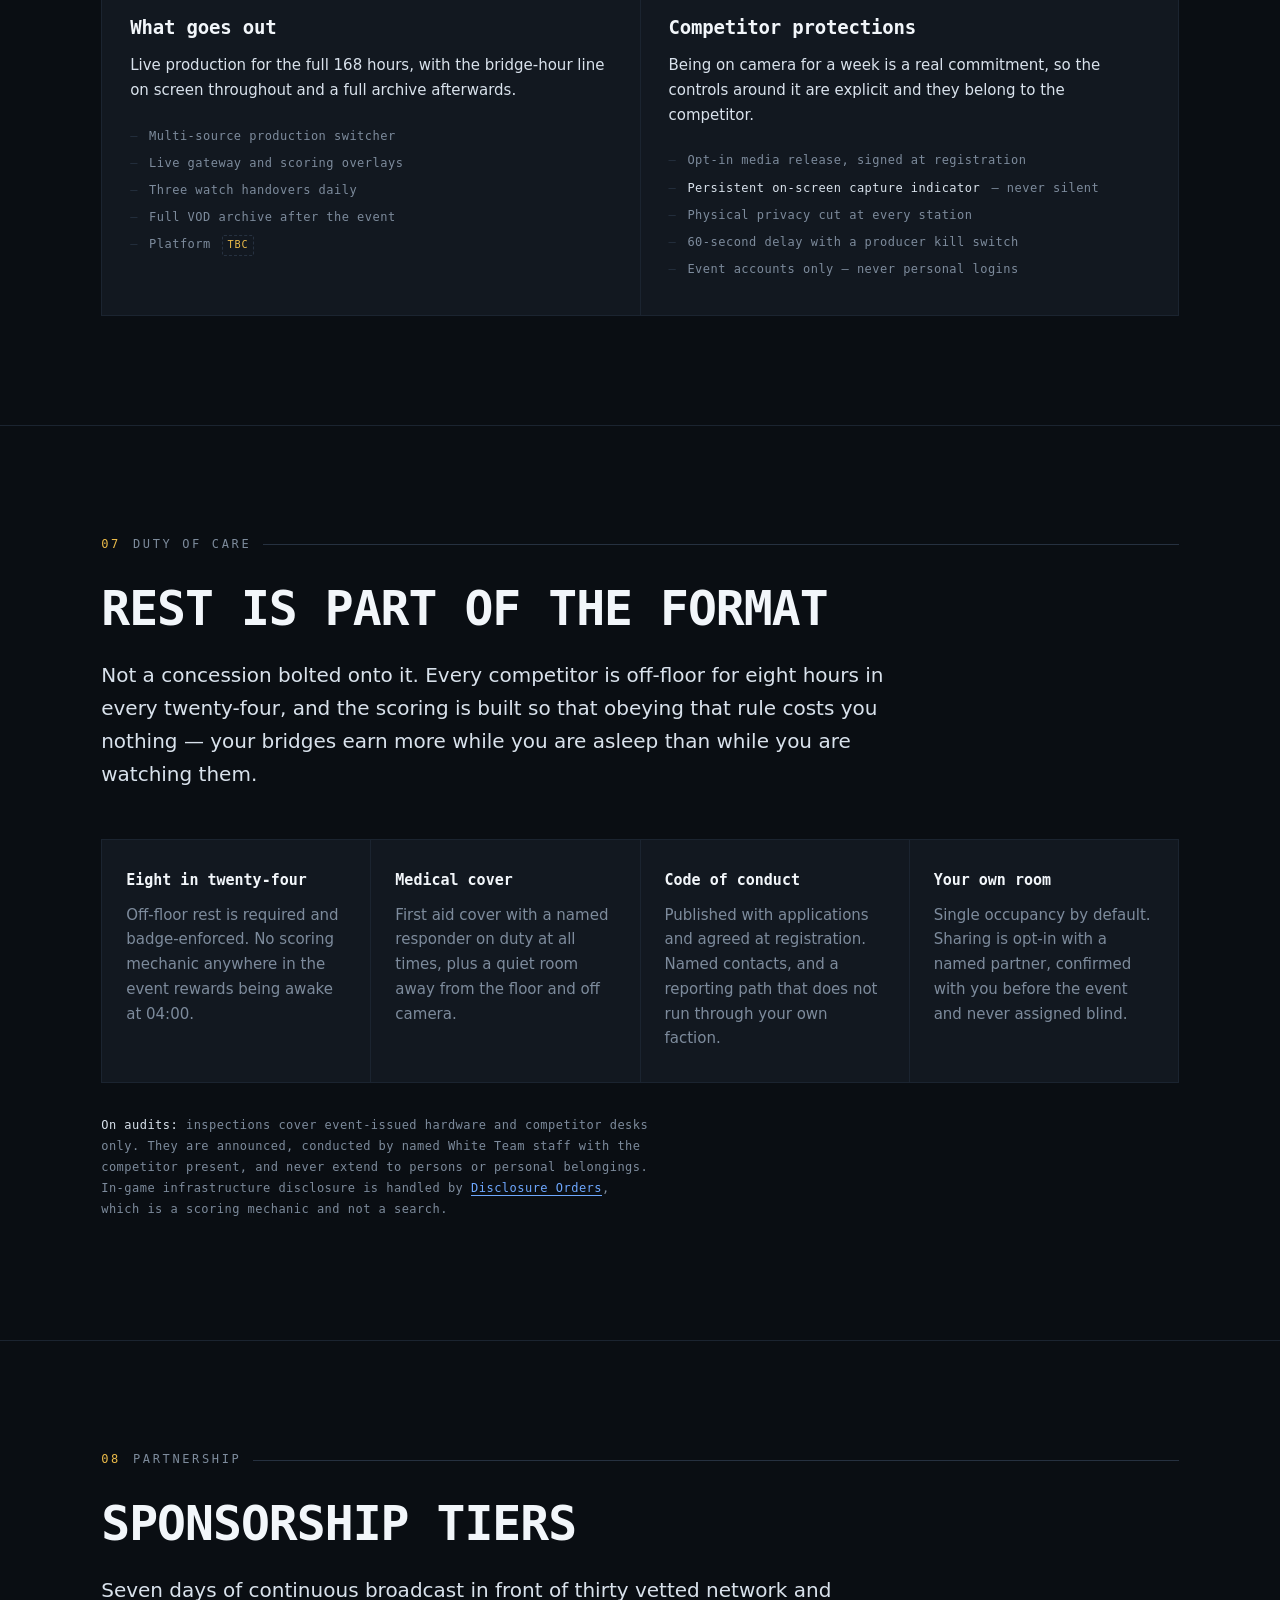
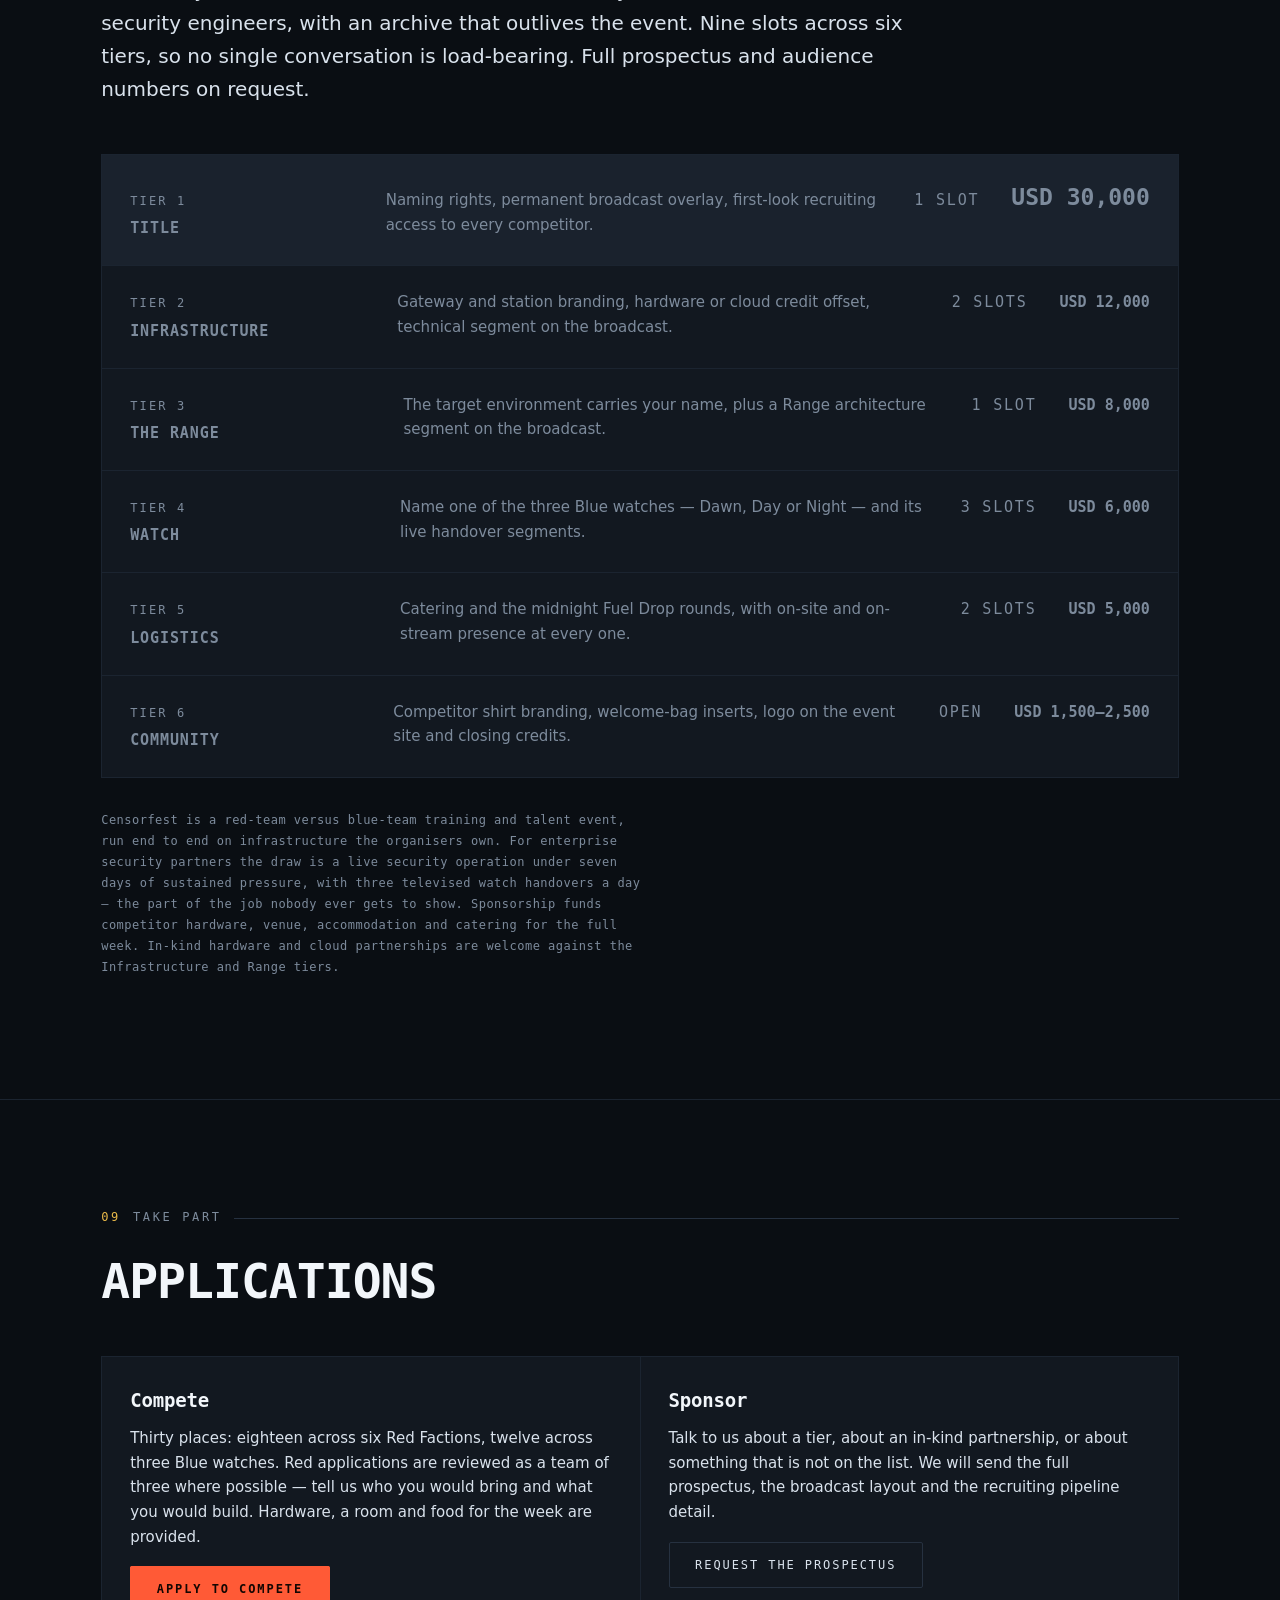
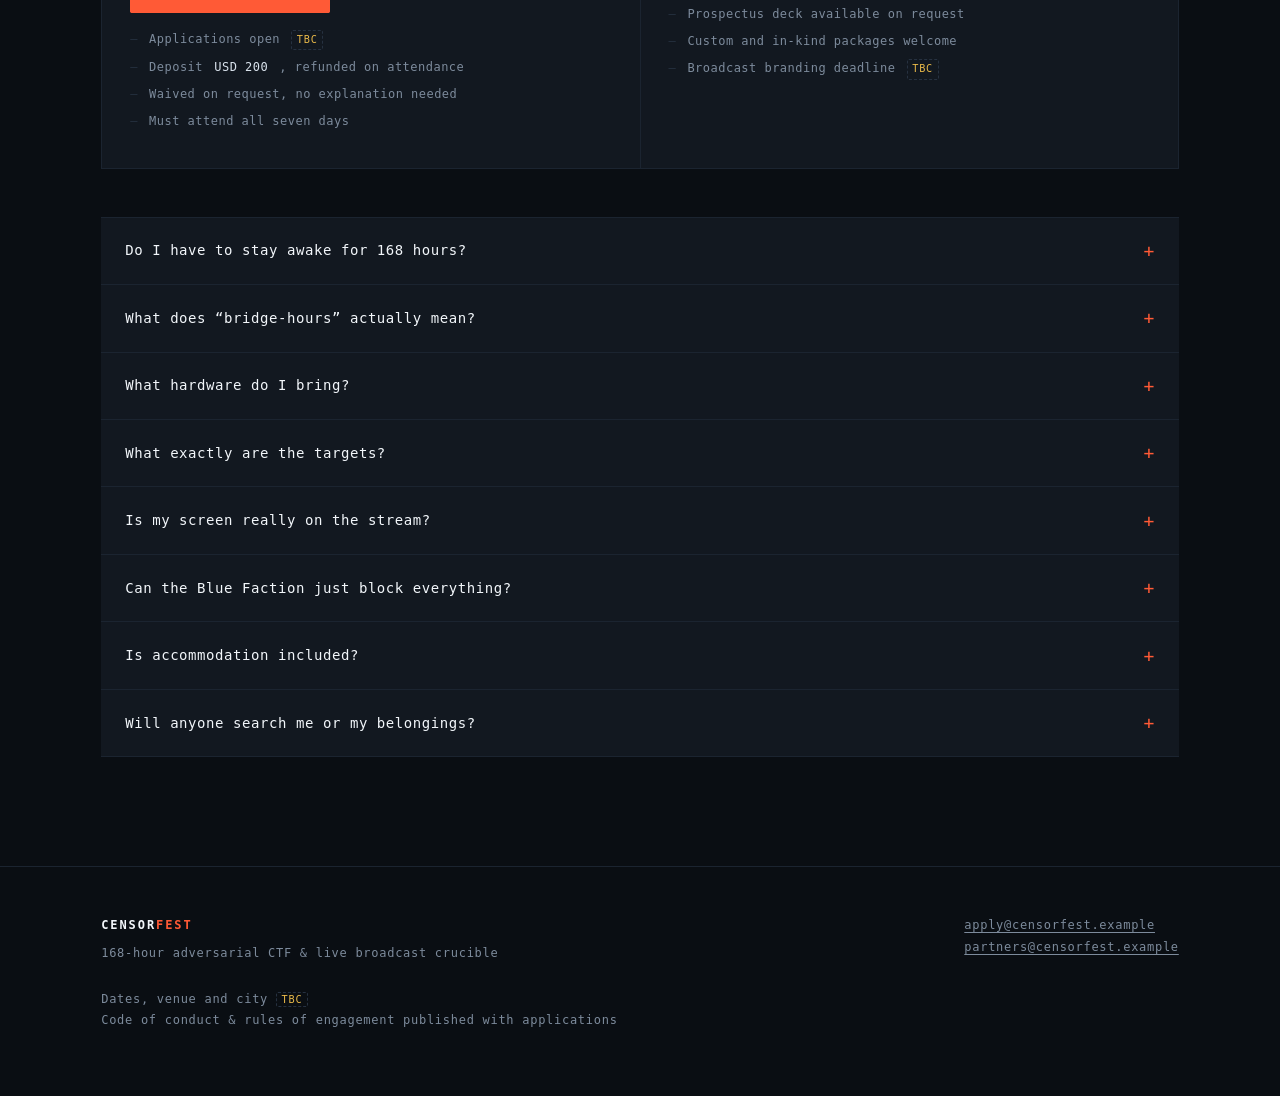
==== commit fed094e9: "Redesign the event around infrastructure persistence, rebuild the site v3.0 asked thirty people to e" ====
--- a/index.html
+++ b/index.html
@@ -4,10 +4,10 @@
 <meta charset="utf-8">
 <meta name="viewport" content="width=device-width, initial-scale=1">
 <title>Censorfest</title>
-<meta name="description" content="A 168-hour adversarial capture-the-flag crucible. Thirty engineers, three factions, one gateway, broadcast live for seven days.">
+<meta name="description" content="A 168-hour adversarial CTF. Six Red Factions build bridges that have to survive a week unattended. One Blue Faction holds the gateway in three watches. Broadcast live.">
 <meta name="theme-color" content="#0A0E13">
 <meta property="og:title" content="Censorfest">
-<meta property="og:description" content="A 168-hour adversarial capture-the-flag crucible. Thirty engineers, three factions, one gateway, broadcast live for seven days.">
+<meta property="og:description" content="A 168-hour adversarial CTF. Six Red Factions build bridges that have to survive a week unattended. One Blue Faction holds the gateway in three watches. Broadcast live.">
 <meta property="og:type" content="website">
 <link rel="icon" href="data:image/svg+xml,%3Csvg xmlns='http://www.w3.org/2000/svg' viewBox='0 0 32 32'%3E%3Crect width='32' height='32' fill='%230A0E13'/%3E%3Crect x='3' y='14' width='13' height='3' fill='%23FF5A36'/%3E%3Crect x='20' y='14' width='9' height='3' fill='%236EA8FF'/%3E%3Crect x='17.5' y='4' width='1' height='24' fill='%23263140'/%3E%3C/svg%3E">
 <link rel="stylesheet" href="assets/styles.css">
@@ -22,8 +22,10 @@
     <ul class="nav__links">
       <li><a href="#format">Format</a></li>
       <li><a href="#factions">Factions</a></li>
-      <li><a href="#escalation">Escalation</a></li>
-      <li><a href="#network">Network</a></li>
+      <li><a href="#week">The Week</a></li>
+      <li><a href="#scoring">Scoring</a></li>
+      <li><a href="#range">The Range</a></li>
+      <li><a href="#care">Care</a></li>
       <li><a href="#sponsors">Sponsors</a></li>
       <li><a href="#apply">Apply</a></li>
     </ul>
@@ -36,15 +38,17 @@
 <header class="hero" id="top">
   <canvas class="hero__canvas" id="flow" aria-hidden="true"></canvas>
   <div class="wrap hero__inner">
-    <p class="hero__tag">Asymmetric adversarial CTF <em>&#47;&#47;</em> live broadcast network crucible <em>&#47;&#47;</em> v3.0</p>
+    <p class="hero__tag">168-hour adversarial CTF <em>&#47;&#47;</em> live broadcast network crucible</p>
     <h1>
-      Seven days<br>
-      <span class="h1__b">on the wire</span>
+      The clock<br>
+      <span class="h1__b">never stops</span>
     </h1>
     <p class="hero__lede">
-      One hundred and sixty-eight continuous hours. Red Factions build evasion
-      infrastructure against a live gateway. A Sysadmin team inspects every
-      packet and drops what it doesn&rsquo;t like. Every screen is on air.
+      You do. Censorfest scores <b>infrastructure, not endurance</b> &mdash; Red
+      Factions are paid by the hour their bridges stay up while nobody is
+      watching them. You cannot babysit a tunnel for a week. You have to build
+      one that outlives your attention, then go to bed and find out whether it
+      did.
     </p>
     <div class="hero__cta">
       <a class="btn btn--primary" href="#apply">Apply to compete</a>
@@ -54,9 +58,9 @@
     <dl class="vitals">
       <div><dt>Duration</dt><dd>168 hrs</dd></div>
       <div><dt>Competitors</dt><dd>30</dd></div>
-      <div><dt>Factions</dt><dd>3</dd></div>
+      <div><dt>Red teams</dt><dd>6</dd></div>
+      <div><dt>Blue watches</dt><dd>3</dd></div>
       <div><dt>Dates</dt><dd><span class="tbc">TBC</span></dd></div>
-      <div><dt>Venue</dt><dd><span class="tbc">TBC</span></dd></div>
     </dl>
   </div>
 </header>
@@ -65,25 +69,36 @@
 <section class="section section--flush" id="format">
   <div class="wrap">
     <p class="eyebrow"><b>01</b> The format</p>
-    <h2>Not a weekend CTF</h2>
+    <h2>Build something that survives you</h2>
     <p class="lede">
-      A normal capture-the-flag ends before anyone has to live with their
-      architecture. Censorfest runs for a full week, in one venue, with
-      standardised hardware and 24-hour access &mdash; long enough that a
-      clever hack written on Tuesday has to survive until Sunday against a
-      defender who gets stronger every single day.
-    </p>
-    <p style="margin-top:1.5rem">
-      Red Factions build resilient proxy bridges, defeat deep packet
-      inspection, and extract flags from blocked targets. The Blue Faction
-      runs the gateway everything routes through. The White Team writes the
-      rules, arbitrates, and puts the whole thing on air.
-    </p>
-    <p class="note" style="margin-top:2rem;max-width:70ch">
-      All flag targets are infrastructure operated by the event. Competitors
-      never point tooling at third-party services, and no real-world
-      censorship system is a target. Full rules of engagement ship with the
-      competitor handbook.
+      A weekend CTF ends before anyone has to live with their architecture.
+      Censorfest runs for seven days in one venue against a defender who gets
+      stronger every one of them &mdash; long enough that a clever hack written
+      on Tuesday has to still be standing on Sunday, through three shift
+      changes and two escalations, without its author touching it.
+    </p>
+
+    <div class="pull">
+      <p>
+        The infrastructure runs for 168 hours. The people don&rsquo;t.
+        <span>
+          Bridges accrue points at 1.5&times; while no member of their team is on
+          the floor. The most profitable thing a Red Faction can do is engineer
+          something that holds without them &mdash; and then leave it alone.
+        </span>
+      </p>
+    </div>
+
+    <p class="prose" style="margin-top:2.5rem">
+      Six Red Factions of three build proxy bridges into <a href="#range">the
+      Range</a>, a self-contained environment of fifteen services the organisers
+      own. Twelve Blue Faction players hold the gateway every packet crosses,
+      working three eight-hour watches around the clock. Ten organisers run the
+      Range, arbitrate, and put the whole thing on air.
+    </p>
+    <p class="prose">
+      The scoreboard shows one number all week: aggregate Red bridge-hours,
+      against the line the Blue Faction is trying to hold it under.
     </p>
   </div>
 </section>
@@ -92,7 +107,7 @@
 <section class="section" id="factions">
   <div class="wrap">
     <p class="eyebrow"><b>02</b> Factions</p>
-    <h2>Three roles, two directions</h2>
+    <h2>Thirty competitors, two directions</h2>
     <p class="lede">
       Scoring is asymmetric by design. The factions are not playing the same
       game &mdash; they are playing against each other&rsquo;s definition of winning.
@@ -100,62 +115,75 @@
 
     <div class="factions">
       <article class="faction faction--red">
-        <p class="faction__id">Offense</p>
+        <p class="faction__id"><span>Offense</span> <b>18</b></p>
         <h3>Red Faction</h3>
         <p>
-          Small independent teams building proxy bridges, tunnelling through
-          active DPI, and pulling flags off blocked targets. Getting through
-          once is easy. Staying through is the game.
+          Six independent teams of three, building proxy bridges that tunnel
+          through active inspection into the Range. Getting through once is
+          easy. Staying through, unattended, for a week is the game.
         </p>
         <div class="faction__meta">
-          <span>Team size &nbsp;<b>2&ndash;4 players</b></span>
-          <span>Flag captures &nbsp;<b>50&ndash;200 pts</b></span>
-          <span>Daily uptime bonus &nbsp;<b>for bridges that survive undetected</b></span>
+          <span>Team size &nbsp;<b>3 players &times; 6 teams</b></span>
+          <span>Own hours &nbsp;<b>no required presence, any time of day</b></span>
+          <span>Scored on &nbsp;<b>bridge-hours, captures, first blood</b></span>
         </div>
       </article>
 
       <article class="faction faction--blue">
-        <p class="faction__id">Defense</p>
+        <p class="faction__id"><span>Defense</span> <b>12</b></p>
         <h3>Blue Faction</h3>
         <p>
-          One unified team holding the event&rsquo;s OPNsense gateway. They read
-          traffic anomalies, fingerprint TLS, and write drop rules &mdash; but
-          they score for the evidence, not the block.
+          One unified team on the OPNsense gateway, split into three watches for
+          genuine 24-hour cover. They score for evidence and for keeping the
+          Range usable &mdash; not for how much they can switch off.
         </p>
         <div class="faction__meta">
-          <span>Team size &nbsp;<b>3&ndash;5 players</b></span>
-          <span>Points for &nbsp;<b>IOC submissions filed before blocking</b></span>
-          <span>Also scores &nbsp;<b>audit-round findings</b></span>
+          <span>Roster &nbsp;<b>4 players &times; 3 watches</b></span>
+          <div class="watches">
+            <div><span>Dawn</span><b>00:00&ndash;08:00</b></div>
+            <div><span>Day</span><b>08:00&ndash;16:00</b></div>
+            <div><span>Night</span><b>16:00&ndash;00:00</b></div>
+          </div>
+          <span style="margin-top:0.35rem">Handover &nbsp;<b>briefed live, on air, 3&times; daily</b></span>
         </div>
       </article>
 
       <article class="faction faction--white">
-        <p class="faction__id">Control</p>
+        <p class="faction__id"><span>Control</span> <b>10</b></p>
         <h3>White Team</h3>
         <p>
-          Organisers and game masters. They own the infrastructure, enforce
-          the rules of engagement, arbitrate disputes, and run the broadcast
-          desk around the clock.
+          Organisers and game masters. They build and run the Range, enforce
+          the rules of engagement, arbitrate, run the broadcast desk, and hold
+          the welfare brief.
         </p>
         <div class="faction__meta">
-          <span>Role &nbsp;<b>Non-competing</b></span>
-          <span>Owns &nbsp;<b>targets, scoring, arbitration</b></span>
-          <span>Runs &nbsp;<b>the live production</b></span>
-        </div>
-      </article>
-    </div>
-  </div>
-</section>
-
-<!-- ===================== ESCALATION LADDER ===================== -->
-<section class="section" id="escalation">
-  <div class="wrap">
-    <p class="eyebrow"><b>03</b> Escalation</p>
-    <h2>The gateway gets stronger every day</h2>
+          <span>Role &nbsp;<b>non-competing</b></span>
+          <span>On duty &nbsp;<b>arbiter + producer, always</b></span>
+          <span>Owns &nbsp;<b>the Range, scoring, arbitration</b></span>
+        </div>
+      </article>
+    </div>
+
+    <p class="note" style="margin-top:2rem">
+      Blue is scored as a single unit across all three watches, so watches never
+      compete with one another and have every reason to hand over honestly.
+      <strong>The handover is a broadcast segment</strong> &mdash; the outgoing watch
+      briefs the incoming one on air, three times a day, on what they saw, what
+      they blocked, and what they think is still out there.
+    </p>
+  </div>
+</section>
+
+<!-- ===================== THE WEEK ===================== -->
+<section class="section" id="week">
+  <div class="wrap">
+    <p class="eyebrow"><b>03</b> The week</p>
+    <h2>Both sides escalate</h2>
     <p class="lede">
-      Blue&rsquo;s capability unlocks on a fixed ladder. What worked on Monday is
-      detectable by Wednesday and dead by Friday. Red teams are not defending
-      a solution &mdash; they are defending a rate of adaptation.
+      The Blue Faction gains a capability layer every day. The Red Factions gain
+      bridge slots &mdash; room to compartmentalise, so losing one endpoint to a
+      honeypot no longer costs the week. The contested space between them closes
+      steadily, and runs out on Day 7.
     </p>
 
     <div class="ladder">
@@ -164,162 +192,289 @@
         <div class="day">
           <div class="day__head">
             <span class="day__n">Day 01</span>
-            <span class="day__title">Bootstrapping &amp; Baseline</span>
-          </div>
-          <div class="day__chart" style="--tier:1">
-            <div class="day__blue"><span>URL blocklists</span></div>
-          </div>
-          <div class="day__red">
-            <b>Red</b>Arrival, hardware handoff, briefing. Game starts in the
-            afternoon against basic blocking.
-          </div>
+            <span class="day__title">Baseline</span>
+          </div>
+          <div class="day__unlock day__unlock--blue"><b>Blue</b>URL and domain blocklists.</div>
+          <div class="day__chart" style="--b:10%; --r:15%">
+            <div class="day__b">1 layer</div>
+            <div class="day__gap">Contested</div>
+            <div class="day__r">1 slot</div>
+          </div>
+          <div class="day__unlock day__unlock--red"><b>Red</b>Arrival, hardware handoff, briefing. Game opens in the afternoon.</div>
         </div>
 
         <div class="day">
           <div class="day__head">
             <span class="day__n">Day 02</span>
-            <span class="day__title">The Cat and Mouse</span>
-          </div>
-          <div class="day__chart" style="--tier:1">
-            <div class="day__blue"><span>IP &amp; DNS blocking</span></div>
-          </div>
-          <div class="day__red">
-            <b>Red</b>First proxy scripts. Sysadmins begin hunting rogue
-            traffic by hand.
-          </div>
+            <span class="day__title">Cat and Mouse</span>
+          </div>
+          <div class="day__unlock day__unlock--blue"><b>Blue</b>IP and DNS blocking.</div>
+          <div class="day__chart" style="--b:15%; --r:25%">
+            <div class="day__b">2 layers</div>
+            <div class="day__gap"></div>
+            <div class="day__r">2 slots</div>
+          </div>
+          <div class="day__unlock day__unlock--red"><b>Red</b>Second slot opens. First bridges left running overnight.</div>
         </div>
 
         <div class="day">
           <div class="day__head">
             <span class="day__n">Day 03</span>
-            <span class="day__title">Escalation Phase I</span>
-          </div>
-          <div class="day__chart" style="--tier:2">
-            <div class="day__blue"><span>+ Suricata / Zeek DPI</span></div>
-          </div>
-          <div class="day__red">
-            <b>Red</b>Plaintext tricks stop working. Evening social mixer &mdash;
-            a scheduled break, not an optional one.
-          </div>
+            <span class="day__title">Inspection</span>
+          </div>
+          <div class="day__unlock day__unlock--blue"><b>Blue</b>Suricata and Zeek deep packet inspection.</div>
+          <div class="day__chart" style="--b:20%; --r:25%">
+            <div class="day__b">3 layers</div>
+            <div class="day__gap"></div>
+            <div class="day__r">2 slots</div>
+          </div>
+          <div class="day__unlock day__unlock--red"><b>Red</b>Pluggable transports unlock. Plaintext tricks stop working.</div>
         </div>
 
         <div class="day">
           <div class="day__head">
             <span class="day__n">Day 04</span>
-            <span class="day__title">Mid-Week Grind</span>
-          </div>
-          <div class="day__chart" style="--tier:2">
-            <div class="day__blue"><span>+ TLS fingerprinting</span></div>
-          </div>
-          <div class="day__red">
-            <b>Red</b>High-value targets drop. Advanced obfuscation:
-            WebSocket transports, protocol mimicry.
-          </div>
+            <span class="day__title">Fingerprints</span>
+          </div>
+          <div class="day__unlock day__unlock--blue"><b>Blue</b>TLS fingerprinting, JA3 and JA4.</div>
+          <div class="day__chart" style="--b:25%; --r:35%">
+            <div class="day__b">4 layers</div>
+            <div class="day__gap"></div>
+            <div class="day__r">3 slots</div>
+          </div>
+          <div class="day__unlock day__unlock--red"><b>Red</b>Protocol mimicry and WebSocket transports. High-value targets drop.</div>
         </div>
 
         <div class="day">
           <div class="day__head">
             <span class="day__n">Day 05</span>
-            <span class="day__title">Escalation Phase II</span>
-          </div>
-          <div class="day__chart" style="--tier:3">
-            <div class="day__blue"><span>+ DNS sinkholing<br>+ throttling</span></div>
-          </div>
-          <div class="day__red">
-            <b>Red</b>Total war. Bandwidth becomes a weapon. Night Ops bonus
-            round for teams still standing.
-          </div>
+            <span class="day__title">Total War</span>
+          </div>
+          <div class="day__unlock day__unlock--blue"><b>Blue</b>DNS sinkholing and throttling.</div>
+          <div class="day__chart" style="--b:30%; --r:35%">
+            <div class="day__b">5 layers</div>
+            <div class="day__gap"></div>
+            <div class="day__r">3 slots</div>
+          </div>
+          <div class="day__unlock day__unlock--red"><b>Red</b>Compartmentalised bridge pools. Bandwidth becomes a weapon.</div>
         </div>
 
         <div class="day">
           <div class="day__head">
             <span class="day__n">Day 06</span>
-            <span class="day__title">The Final Push</span>
-          </div>
-          <div class="day__chart" style="--tier:3">
-            <div class="day__blue"><span>+ Automated honeypots</span></div>
-          </div>
-          <div class="day__red">
-            <b>Red</b>Compartmentalised bridge networks against active
-            deception. Attrition decides most of the board.
-          </div>
+            <span class="day__title">Active Probing</span>
+          </div>
+          <div class="day__unlock day__unlock--blue"><b>Blue</b>Crafted probes against suspected endpoints, plus automated honeypots.</div>
+          <div class="day__chart" style="--b:35%; --r:45%">
+            <div class="day__b">6 layers</div>
+            <div class="day__gap"></div>
+            <div class="day__r">4 slots</div>
+          </div>
+          <div class="day__unlock day__unlock--red"><b>Red</b>Probe-resistant transports. The most realistic exchange of the week.</div>
         </div>
 
         <div class="day day--chaos">
           <div class="day__head">
             <span class="day__n">Day 07</span>
-            <span class="day__title">Chaos &amp; Conclusion</span>
-          </div>
-          <div class="day__chart" style="--tier:4">
-            <div class="day__blue"><span>Sudden Death<br>hourly rotation</span></div>
-          </div>
-          <div class="day__red">
-            <b>Red</b>Target IPs rotate every hour. Game over at 13:00,
-            then awards, post-mortem and teardown.
-          </div>
+            <span class="day__title">Sudden Death</span>
+          </div>
+          <div class="day__unlock day__unlock--blue"><b>Blue</b>Hourly target rotation across the whole Range.</div>
+          <div class="day__chart" style="--b:40%; --r:45%">
+            <div class="day__b">7 layers</div>
+            <div class="day__gap">Close</div>
+            <div class="day__r">4 slots</div>
+          </div>
+          <div class="day__unlock day__unlock--red"><b>Red</b>Full arsenal. Game closes 13:00, then awards and post-mortem.</div>
         </div>
 
       </div>
     </div>
     <p class="ladder__key">
-      <i class="key--blue">Blue Faction capability</i>
-      <i class="key--red">Red Faction response</i>
-      <i class="key--amber">Sudden Death</i>
-    </p>
-  </div>
-</section>
-
-<!-- ===================== NETWORK ===================== -->
-<section class="section" id="network">
-  <div class="wrap">
-    <p class="eyebrow"><b>04</b> Architecture</p>
-    <h2>Two networks, one venue</h2>
+      <i class="key--blue">Blue capability layers</i>
+      <i class="key--gap">Contested space</i>
+      <i class="key--red">Red bridge slots</i>
+    </p>
+
+    <div class="headline-rule">
+      <h3>How Sudden Death works</h3>
+      <p>
+        At the top of every hour the Range publishes its next target set to the
+        scoreboard. The catch: a rotated target is reachable only through a
+        bridge that was <strong>already live before the rotation</strong>, and new
+        bridges take twenty minutes to begin scoring.
+      </p>
+      <p>
+        You cannot rebuild your way through Day 7. The teams still standing at
+        13:00 are the ones that spent six days engineering for persistence
+        instead of chasing captures &mdash; which is the entire thesis of the
+        event, collected in one morning.
+      </p>
+    </div>
+  </div>
+</section>
+
+<!-- ===================== SCORING ===================== -->
+<section class="section" id="scoring">
+  <div class="wrap">
+    <p class="eyebrow"><b>04</b> Scoring</p>
+    <h2>How you win</h2>
     <p class="lede">
-      The Blue Faction is expected to break things. That is the point &mdash;
-      which is why the thing they can break is kept strictly away from the
-      thing that keeps the event running.
+      Two independent verdicts, because the factions are on different scales and
+      pretending otherwise would flatter nobody. A Red champion is crowned among
+      the six teams. Blue either holds the week or does not.
+    </p>
+
+    <div class="scores">
+      <div class="score score--red">
+        <p class="score__id">Offense</p>
+        <h3>Red Faction</h3>
+        <table>
+          <thead><tr><th>Source</th><th>Points</th></tr></thead>
+          <tbody>
+            <tr><td>Flag capture<small>By difficulty band</small></td><td>50&ndash;200</td></tr>
+            <tr class="pos"><td>Bridge-hours<small>Per hour live, carrying traffic, undetected</small></td><td>10 / hr</td></tr>
+            <tr class="pos"><td>Unattended multiplier<small>While no team member is on the floor</small></td><td>&times;1.5</td></tr>
+            <tr><td>First blood<small>First capture of each flag</small></td><td>+50</td></tr>
+            <tr class="neg"><td>Scope violation<small>Any traffic aimed outside the Range</small></td><td>DQ</td></tr>
+          </tbody>
+        </table>
+      </div>
+
+      <div class="score score--blue">
+        <p class="score__id">Defense</p>
+        <h3>Blue Faction</h3>
+        <table>
+          <thead><tr><th>Source</th><th>Points</th></tr></thead>
+          <tbody>
+            <tr><td>Bridge detection<small>Per distinct bridge identified</small></td><td>100</td></tr>
+            <tr><td>IOC filing<small>Filed within 15 min of blocking</small></td><td>50</td></tr>
+            <tr><td>Disclosure Order return<small>Per order yielding a confirmed indicator</small></td><td>25</td></tr>
+            <tr class="pos"><td>Service Floor<small>Per day the Range stays usable</small></td><td>500</td></tr>
+            <tr class="neg"><td>False positive<small>Per clean session blocked in error</small></td><td>&minus;75</td></tr>
+          </tbody>
+        </table>
+      </div>
+    </div>
+
+    <div class="headline-rule">
+      <h3>The Service Floor</h3>
+      <p>
+        The Blue Faction has to keep the Range <strong>usable</strong> while
+        defending it. Synthetic probes run continuously against all fifteen
+        services from a reference client; if availability drops below 95% in any
+        rolling hour, Blue forfeits that day&rsquo;s Service Floor award.
+      </p>
+      <p>
+        This is the rule that makes the defensive side a real job. Switching
+        everything off is not a win, it is a forfeit &mdash; exactly as it would be
+        for any defender who is not permitted to take the business offline to
+        stop an intruder.
+      </p>
+    </div>
+
+    <div class="headline-rule">
+      <h3>Disclosure Orders</h3>
+      <p>
+        Three times a day, the Blue Faction may compel one Red team to disclose
+        the full configuration of one named bridge endpoint, truthfully, within
+        ten minutes. A team may refuse once per event at a cost of 300 points,
+        and the refusal is announced on the broadcast. False disclosure is
+        disqualification.
+      </p>
+      <p>
+        It is the sharpest instrument in the game and it is not a technical one
+        &mdash; which is the point. Infrastructure is rarely taken apart by
+        packets alone.
+      </p>
+    </div>
+  </div>
+</section>
+
+<!-- ===================== RANGE + NETWORK ===================== -->
+<section class="section" id="range">
+  <div class="wrap">
+    <p class="eyebrow"><b>05</b> The Range</p>
+    <h2>Everything you attack is ours</h2>
+    <p class="lede">
+      The Range is fifteen web services built and hosted by the White Team:
+      static content, authenticated apps, APIs, and one deliberately enormous
+      file service that exists so that throttling matters. It is the whole of
+      the target space, and it is the whole of the permitted space.
+    </p>
+
+    <p class="note" style="margin-top:2rem">
+      <strong>Nothing outside the Range is a target</strong> &mdash; not the public
+      internet, not any third-party service, and not any real censorship system.
+      The gateway enforces a destination allowlist, so out-of-scope traffic
+      cannot leave even if someone tries: scope is a property of the network
+      rather than of anyone&rsquo;s good behaviour. Attempting to leave it is
+      disqualifying, and it is logged. Techniques that would require abusing a
+      third party&rsquo;s infrastructure &mdash; domain fronting among them &mdash; are
+      played against targets we host for the purpose.
+    </p>
+
+    <h3 style="margin-top:3.5rem">Three networks</h3>
+    <p class="prose" style="margin-top:1rem">
+      The Blue Faction is expected to break things. That is the job &mdash; which
+      is why what they can break is kept strictly apart from what keeps the event
+      running, and why no competitor machine has a route to anything but the
+      game.
     </p>
 
     <div class="vlans">
       <article class="vlan vlan--game">
         <p class="vlan__id">VLAN 10</p>
-        <h3>The Game Network</h3>
-        <p>
-          Every competitor packet routes through the Blue Faction&rsquo;s OPNsense
-          gateway. This is the battleground: inspected, throttled, sinkholed
-          and blocked in real time.
+        <h3>Game</h3>
+        <p>
+          Every competitor packet routes through the Blue Faction&rsquo;s gateway.
+          Inspected, throttled, sinkholed and blocked in real time.
         </p>
         <ul class="spec">
-          <li>OPNsense gateway on dedicated appliance</li>
+          <li>OPNsense on dedicated appliance</li>
           <li>Suricata and Zeek from Day 3</li>
-          <li>Full Blue Faction visibility and control</li>
-          <li>Carries all flag traffic</li>
+          <li>Egress <b>allowlisted to the Range</b></li>
+          <li>Full Blue visibility and control</li>
         </ul>
       </article>
 
       <article class="vlan vlan--prod">
         <p class="vlan__id">VLAN 20</p>
-        <h3>The Production Network</h3>
-        <p>
-          Strictly whitelisted and out of play. Staff telemetry, internal
-          chat and the video feeds live here. The Blue Faction has no
-          visibility and no control over it.
+        <h3>Production</h3>
+        <p>
+          Staff telemetry, internal chat and the broadcast encoder chain. No
+          competitor device touches it at any point.
         </p>
         <ul class="spec">
-          <li>Broadcast video and staff telemetry only</li>
-          <li>Egress locked to the production hosts</li>
-          <li>No competitor-routable path to the internet</li>
-          <li>Switch management held by White Team only</li>
+          <li>Staff and production only</li>
+          <li>Switch management lives here</li>
+          <li><b>Blue holds no switch credentials</b></li>
+          <li>No competitor-routable path</li>
         </ul>
       </article>
-    </div>
-
-    <p class="note" style="margin-top:2rem;max-width:74ch">
-      Competitor machines contribute a video feed to VLAN 20 through a
-      one-way capture path. There is no general-purpose route from a
-      competitor workstation onto the production network &mdash; using the
-      broadcast path to move flag traffic is disqualifying, and it is
-      instrumented.
+
+      <article class="vlan vlan--capture">
+        <p class="vlan__id">VLAN 30</p>
+        <h3>Capture &mdash; one-way</h3>
+        <p>
+          Video only, and only outward. The broadcast path is not a network the
+          competitor can use, and it is watched.
+        </p>
+        <ul class="spec">
+          <li><b>NDI|HX</b>, ~15 Mbps per stream</li>
+          <li>Port ACLs: NDI to the broadcast host only</li>
+          <li>No gateway, no DNS, no station-to-station</li>
+          <li>IP forwarding disabled on the image</li>
+          <li>Alerts on any non-NDI traffic</li>
+          <li>Feature stations use hardware encoders</li>
+        </ul>
+      </article>
+    </div>
+
+    <p class="note" style="margin-top:2rem">
+      Competitor stations run a <strong>Linux</strong> golden image &mdash; every tool
+      that matters here is Linux-native, from Wireshark and Zeek to every
+      transport a Red Faction will reach for. Using the capture path to move game
+      traffic is disqualifying, and it is instrumented.
     </p>
   </div>
 </section>
@@ -327,23 +482,25 @@
 <!-- ===================== BROADCAST ===================== -->
 <section class="section" id="broadcast">
   <div class="wrap">
-    <p class="eyebrow"><b>05</b> Broadcast</p>
-    <h2>Every screen is on air</h2>
+    <p class="eyebrow"><b>06</b> Broadcast</p>
+    <h2>Seven days on air</h2>
     <p class="lede">
-      Censorfest is produced like a match, not a meetup. A commentary desk
-      runs off an OBS production rig that can cut to any competitor&rsquo;s screen
-      live, with shoutcasters calling the network as it happens.
+      Censorfest is produced like a match, not a meetup. A commentary desk cuts
+      between competitor screens, gateway dashboards and the scoreboard &mdash;
+      and three times a day, to the watch handover, which is the most
+      under-televised thing in this industry.
     </p>
     <div class="split">
       <div>
         <h3>What goes out</h3>
         <p>
-          Competitor screens, gateway dashboards, the scoreboard, and desk
-          commentary &mdash; mixed live and streamed for the full seven days.
+          Live production for the full 168 hours, with the bridge-hour line on
+          screen throughout and a full archive afterwards.
         </p>
         <ul class="spec">
           <li>Multi-source production switcher</li>
           <li>Live gateway and scoring overlays</li>
+          <li>Three watch handovers daily</li>
           <li>Full VOD archive after the event</li>
           <li>Platform <span class="tbc">TBC</span></li>
         </ul>
@@ -356,9 +513,9 @@
         </p>
         <ul class="spec">
           <li>Opt-in media release, signed at registration</li>
-          <li>Persistent on-screen capture indicator</li>
-          <li>Physical privacy cut on every station</li>
-          <li>Broadcast delay with a producer kill switch</li>
+          <li><b>Persistent on-screen capture indicator</b> &mdash; never silent</li>
+          <li>Physical privacy cut at every station</li>
+          <li>60-second delay with a producer kill switch</li>
           <li>Event accounts only &mdash; never personal logins</li>
         </ul>
       </div>
@@ -366,45 +523,120 @@
   </div>
 </section>
 
+<!-- ===================== DUTY OF CARE ===================== -->
+<section class="section" id="care">
+  <div class="wrap">
+    <p class="eyebrow"><b>07</b> Duty of care</p>
+    <h2>Rest is part of the format</h2>
+    <p class="lede">
+      Not a concession bolted onto it. Every competitor is off-floor for eight
+      hours in every twenty-four, and the scoring is built so that obeying that
+      rule costs you nothing &mdash; your bridges earn more while you are asleep
+      than while you are watching them.
+    </p>
+
+    <div class="care">
+      <article>
+        <h4>Eight in twenty-four</h4>
+        <p>
+          Off-floor rest is required and badge-enforced. No scoring mechanic
+          anywhere in the event rewards being awake at 04:00.
+        </p>
+      </article>
+      <article>
+        <h4>Medical cover</h4>
+        <p>
+          First aid cover with a named responder on duty at all times, plus a
+          quiet room away from the floor and off camera.
+        </p>
+      </article>
+      <article>
+        <h4>Code of conduct</h4>
+        <p>
+          Published with applications and agreed at registration. Named contacts,
+          and a reporting path that does not run through your own faction.
+        </p>
+      </article>
+      <article>
+        <h4>Your own room</h4>
+        <p>
+          Single occupancy by default. Sharing is opt-in with a named partner,
+          confirmed with you before the event and never assigned blind.
+        </p>
+      </article>
+    </div>
+
+    <p class="note" style="margin-top:2rem">
+      <strong>On audits:</strong> inspections cover event-issued hardware and
+      competitor desks only. They are announced, conducted by named White Team
+      staff with the competitor present, and never extend to persons or personal
+      belongings. In-game infrastructure disclosure is handled by
+      <a href="#scoring">Disclosure Orders</a>, which is a scoring mechanic and
+      not a search.
+    </p>
+  </div>
+</section>
+
 <!-- ===================== SPONSORS ===================== -->
 <section class="section" id="sponsors">
   <div class="wrap">
-    <p class="eyebrow"><b>06</b> Partnership</p>
+    <p class="eyebrow"><b>08</b> Partnership</p>
     <h2>Sponsorship tiers</h2>
     <p class="lede">
-      Seven days of continuous broadcast in front of thirty vetted network
-      and security engineers, with an archive that outlives the event. Tiers
-      below; full prospectus and audience numbers on request.
+      Seven days of continuous broadcast in front of thirty vetted network and
+      security engineers, with an archive that outlives the event. Nine slots
+      across six tiers, so no single conversation is load-bearing. Full
+      prospectus and audience numbers on request.
     </p>
 
     <div class="tiers">
       <article class="tier tier--title">
-        <p class="tier__name"><small>Tier 1</small>Title &amp; Presenting</p>
-        <p>Naming rights, permanent broadcast overlay placement, first-look recruiting access to every competitor.</p>
-        <p class="tier__price">USD 25,000</p>
+        <p class="tier__name"><small>Tier 1</small>Title</p>
+        <p>Naming rights, permanent broadcast overlay, first-look recruiting access to every competitor.</p>
+        <p class="tier__slots">1 slot</p>
+        <p class="tier__price">USD 30,000</p>
       </article>
       <article class="tier">
         <p class="tier__name"><small>Tier 2</small>Infrastructure</p>
-        <p>Gateway and battle-station branding, hardware or cloud credit offset, technical segment on the broadcast.</p>
-        <p class="tier__price">USD 10,000</p>
+        <p>Gateway and station branding, hardware or cloud credit offset, technical segment on the broadcast.</p>
+        <p class="tier__slots">2 slots</p>
+        <p class="tier__price">USD 12,000</p>
       </article>
       <article class="tier">
-        <p class="tier__name"><small>Tier 3</small>Survival &amp; Logistics</p>
-        <p>Catering and the midnight &ldquo;Fuel Drop&rdquo; rounds, with on-site and on-stream presence at every one.</p>
+        <p class="tier__name"><small>Tier 3</small>The Range</p>
+        <p>The target environment carries your name, plus a Range architecture segment on the broadcast.</p>
+        <p class="tier__slots">1 slot</p>
+        <p class="tier__price">USD 8,000</p>
+      </article>
+      <article class="tier">
+        <p class="tier__name"><small>Tier 4</small>Watch</p>
+        <p>Name one of the three Blue watches &mdash; Dawn, Day or Night &mdash; and its live handover segments.</p>
+        <p class="tier__slots">3 slots</p>
+        <p class="tier__price">USD 6,000</p>
+      </article>
+      <article class="tier">
+        <p class="tier__name"><small>Tier 5</small>Logistics</p>
+        <p>Catering and the midnight Fuel Drop rounds, with on-site and on-stream presence at every one.</p>
+        <p class="tier__slots">2 slots</p>
         <p class="tier__price">USD 5,000</p>
       </article>
       <article class="tier">
-        <p class="tier__name"><small>Tier 4</small>Swag &amp; Community</p>
-        <p>Competitor t-shirt branding, welcome-bag inserts, logo on the event site and closing credits.</p>
-        <p class="tier__price">USD 1,000&ndash;2,500</p>
-      </article>
-    </div>
-
-    <p class="note" style="margin-top:2rem;max-width:74ch">
-      Censorfest is a red-team versus blue-team training and talent event run
-      entirely on infrastructure the organisers own. Sponsorship supports
-      competitor hardware, venue, accommodation and catering for the full
-      week.
+        <p class="tier__name"><small>Tier 6</small>Community</p>
+        <p>Competitor shirt branding, welcome-bag inserts, logo on the event site and closing credits.</p>
+        <p class="tier__slots">Open</p>
+        <p class="tier__price">USD 1,500&ndash;2,500</p>
+      </article>
+    </div>
+
+    <p class="note" style="margin-top:2rem">
+      Censorfest is a red-team versus blue-team training and talent event, run
+      end to end on infrastructure the organisers own. For enterprise security
+      partners the draw is a live security operation under seven days of
+      sustained pressure, with three televised watch handovers a day &mdash; the
+      part of the job nobody ever gets to show. Sponsorship funds competitor
+      hardware, venue, accommodation and catering for the full week.
+      In-kind hardware and cloud partnerships are welcome against the
+      Infrastructure and Range tiers.
     </p>
   </div>
 </section>
@@ -412,88 +644,114 @@
 <!-- ===================== APPLY ===================== -->
 <section class="section" id="apply">
   <div class="wrap">
-    <p class="eyebrow"><b>07</b> Take part</p>
+    <p class="eyebrow"><b>09</b> Take part</p>
     <h2>Applications</h2>
 
     <div class="split">
       <div>
         <h3>Compete</h3>
         <p>
-          Thirty places across the Red and Blue Factions. Applications are
-          reviewed as a team where possible &mdash; tell us who you&rsquo;d bring and
-          what you&rsquo;d build. Hardware, lodging and food for the week are
-          provided.
+          Thirty places: eighteen across six Red Factions, twelve across three
+          Blue watches. Red applications are reviewed as a team of three where
+          possible &mdash; tell us who you would bring and what you would build.
+          Hardware, a room and food for the week are provided.
         </p>
         <a class="btn btn--primary" href="mailto:apply@censorfest.example">Apply to compete</a>
         <ul class="spec" style="margin-top:1.75rem">
           <li>Applications open <span class="tbc">TBC</span></li>
-          <li>Competitor fee <span class="tbc">TBC</span></li>
+          <li>Deposit <b>USD 200</b>, refunded on attendance</li>
+          <li>Waived on request, no explanation needed</li>
           <li>Must attend all seven days</li>
         </ul>
       </div>
       <div>
         <h3>Sponsor</h3>
         <p>
-          Talk to us about a tier, or about something that isn&rsquo;t on the list.
-          We&rsquo;ll send the full prospectus, the broadcast layout and the
-          recruiting pipeline detail.
+          Talk to us about a tier, about an in-kind partnership, or about
+          something that is not on the list. We will send the full prospectus,
+          the broadcast layout and the recruiting pipeline detail.
         </p>
         <a class="btn" href="mailto:partners@censorfest.example">Request the prospectus</a>
         <ul class="spec" style="margin-top:1.75rem">
           <li>Prospectus deck available on request</li>
           <li>Custom and in-kind packages welcome</li>
-          <li>Deadline for broadcast branding <span class="tbc">TBC</span></li>
+          <li>Broadcast branding deadline <span class="tbc">TBC</span></li>
         </ul>
       </div>
     </div>
 
     <div class="faq">
       <details>
-        <summary>Do I need to stay awake for 168 hours?</summary>
-        <p>
-          No. The event runs continuously; competitors do not. Scheduled rest
-          windows are part of the format and no scoring mechanic rewards
-          skipping sleep. Beds are ten minutes away and yours for the week.
+        <summary>Do I have to stay awake for 168 hours?</summary>
+        <p>
+          No, and you are not allowed to. Every competitor is off-floor for eight
+          hours in every twenty-four. The format is built so this costs you
+          nothing: Red bridges score 1.5&times; while their team is away, and Blue
+          watches hand over to a rested crew. The clock runs continuously; you do
+          not.
+        </p>
+      </details>
+      <details>
+        <summary>What does &ldquo;bridge-hours&rdquo; actually mean?</summary>
+        <p>
+          Ten points for every hour a bridge is live, carrying real traffic, and
+          undetected by the Blue Faction &mdash; multiplied by 1.5 for any hour
+          your whole team is off the floor. A bridge that survives one night
+          unattended is worth more than several captures. It is the closest thing
+          this event has to a thesis.
         </p>
       </details>
       <details>
         <summary>What hardware do I bring?</summary>
         <p>
-          None. Every competitor gets a standardised event laptop from a
-          common image with the toolchain pre-installed, so nobody wins on
-          equipment. Personal devices stay off the game network.
+          None. Every competitor gets a standardised event laptop from a common
+          Linux image with the toolchain pre-installed, so nobody wins on
+          equipment. Personal devices stay off the game network entirely.
         </p>
       </details>
       <details>
         <summary>What exactly are the targets?</summary>
         <p>
-          Web services built and hosted by the White Team for the event.
-          Nothing on the internet at large is in scope, and directing tooling
-          at anything outside the target range is an immediate disqualification.
+          Fifteen web services built and hosted by the White Team, collectively
+          the Range. Nothing on the wider internet is in scope, the gateway
+          enforces an allowlist so out-of-scope traffic cannot leave, and
+          directing tooling outside the Range is an immediate disqualification.
         </p>
       </details>
       <details>
         <summary>Is my screen really on the stream?</summary>
         <p>
           Any competitor screen can be cut to live, which is why capture is
-          opt-in at registration, indicated on-screen whenever it is running,
-          and cuttable by you at the station. Log into event accounts only.
+          opt-in at registration, indicated on screen whenever it is running, and
+          cuttable by you at the station. There is a 60-second delay with a
+          producer kill switch. Log into event accounts only.
+        </p>
+      </details>
+      <details>
+        <summary>Can the Blue Faction just block everything?</summary>
+        <p>
+          It would lose them the week. The Service Floor requires the Range to
+          stay above 95% availability in any rolling hour, measured continuously
+          by synthetic probes; below that, Blue forfeits the day&rsquo;s award. They
+          have to defend the network without taking it away, which is the actual
+          job.
         </p>
       </details>
       <details>
         <summary>Is accommodation included?</summary>
         <p>
-          Yes &mdash; lodging for the full week, three meals a day, and a
-          24-hour supply of coffee and snacks. Room-sharing arrangements are
-          confirmed with you before the event, never assigned blind.
+          Yes &mdash; a room for the full week, three meals a day, and a 24-hour
+          supply of coffee and snacks. Single occupancy by default; sharing is
+          opt-in with a named partner and confirmed with you beforehand.
         </p>
       </details>
       <details>
-        <summary>What are the rules on physical audits?</summary>
-        <p>
-          Audit rounds cover event-issued equipment and competitor desks
-          only. They are announced, conducted by named White Team staff, and
-          never extend to persons or personal belongings.
+        <summary>Will anyone search me or my belongings?</summary>
+        <p>
+          No. Inspections cover event-issued hardware and competitor desks only,
+          are announced in advance, and happen with you present. In-game
+          disclosure of infrastructure is handled by Disclosure Orders, which is
+          a scoring mechanic you can refuse.
         </p>
       </details>
     </div>
--- a/assets/styles.css
+++ b/assets/styles.css
@@ -1,9 +1,18 @@
 /* ==========================================================================
    Censorfest — "Signal & Interference"
-   Deliberate single-theme identity: this is a nocturnal 24/7 broadcast brand,
-   so the page commits to one dark visual world rather than flipping to a
-   light palette. Every colour is painted explicitly from a token so the page
-   holds on any host background.
+
+   Identity derives from the event's structure: two opposed forces separated
+   by an inspection layer. Red pushes from one side, Blue from the other, and
+   across the week the space between them closes.
+
+   Deliberate single-theme design — this is a nocturnal 24/7 broadcast brand,
+   so the page commits to one dark visual world rather than flipping to light.
+   Every colour is painted explicitly from a token, so the page holds on any
+   host background.
+
+   NOTE ON THE CASCADE: no global max-width on <p>. Measure is applied through
+   .prose / .lede only, so flex and grid children can't inherit a width cap
+   that silently wraps them.
    ========================================================================== */
 
 :root {
@@ -21,20 +30,18 @@
 
   /* The two opposed forces, plus the arbiter */
   --red:        #FF5A36;
-  --red-dim:    #7A2A1A;
   --blue:       #6EA8FF;
-  --blue-dim:   #24406E;
   --amber:      #E9B949;
+  --good:       #55C08A;
 
   --mono: ui-monospace, "SF Mono", SFMono-Regular, Menlo, Consolas,
           "DejaVu Sans Mono", "Liberation Mono", monospace;
   --sans: system-ui, -apple-system, "Segoe UI", Roboto, "Helvetica Neue",
           Arial, sans-serif;
 
-  /* Type scale */
-  --t-mega: clamp(2.75rem, 9vw, 7rem);
-  --t-xl:   clamp(1.9rem, 4.4vw, 3.1rem);
-  --t-lg:   clamp(1.35rem, 2.6vw, 1.85rem);
+  --t-mega: clamp(2.6rem, 8.4vw, 6.5rem);
+  --t-xl:   clamp(1.9rem, 4.2vw, 3rem);
+  --t-lg:   clamp(1.3rem, 2.5vw, 1.75rem);
   --t-md:   1.0625rem;
   --t-sm:   0.9375rem;
   --t-xs:   0.75rem;
@@ -69,11 +76,7 @@
 a { color: var(--blue); text-decoration-thickness: 1px; text-underline-offset: 3px; }
 a:hover { color: var(--bright); }
 
-:focus-visible {
-  outline: 2px solid var(--amber);
-  outline-offset: 3px;
-  border-radius: 1px;
-}
+:focus-visible { outline: 2px solid var(--amber); outline-offset: 3px; border-radius: 1px; }
 
 img, canvas { max-width: 100%; display: block; }
 
@@ -85,41 +88,32 @@
 .skip:focus { left: 0; }
 
 /* --------------------------------------------------------------------------
-   Shared shell
-   -------------------------------------------------------------------------- */
-
-.wrap {
-  width: 100%;
-  max-width: var(--maxw);
-  margin-inline: auto;
-  padding-inline: var(--gutter);
-}
-
-.section { padding-block: clamp(4rem, 9vw, 7.5rem); border-top: 1px solid var(--line-soft); }
+   Shell
+   -------------------------------------------------------------------------- */
+
+.wrap { width: 100%; max-width: var(--maxw); margin-inline: auto; padding-inline: var(--gutter); }
+
+.section { padding-block: clamp(4rem, 8.5vw, 7rem); border-top: 1px solid var(--line-soft); }
 .section--flush { border-top: 0; }
 
-/* Packet-header style eyebrow. The index is real: sections follow the
-   order of the operations plan, so the numbering carries information. */
+/* Keep the sticky nav from covering a heading you just jumped to. */
+[id] { scroll-margin-top: 78px; }
+
+/* Section index tracks the running order of the operations plan, so the
+   numbering carries information rather than decorating the page. */
 .eyebrow {
   font-family: var(--mono);
   font-size: var(--t-xs);
   letter-spacing: 0.22em;
   text-transform: uppercase;
   color: var(--muted);
-  display: flex;
-  align-items: center;
-  gap: 0.75rem;
+  display: flex; align-items: center; gap: 0.75rem;
   margin: 0 0 1.75rem;
 }
-.eyebrow::after {
-  content: "";
-  flex: 1;
-  height: 1px;
-  background: var(--line);
-}
+.eyebrow::after { content: ""; flex: 1; height: 1px; background: var(--line); }
 .eyebrow b { color: var(--amber); font-weight: 400; }
 
-h1, h2, h3 { text-wrap: balance; margin: 0; }
+h1, h2, h3, h4 { text-wrap: balance; margin: 0; }
 
 h2 {
   font-family: var(--mono);
@@ -146,18 +140,20 @@
   color: var(--text);
   margin: 1.5rem 0 0;
 }
-
-p { max-width: var(--measure); }
+.prose { max-width: var(--measure); }
+.prose + .prose { margin-top: 1.25rem; }
 
 .note {
   font-family: var(--mono);
   font-size: var(--t-xs);
   letter-spacing: 0.04em;
   color: var(--muted);
-  line-height: 1.7;
-}
-
-/* Anything the master plan has not decided yet is marked, not invented. */
+  line-height: 1.75;
+  max-width: 76ch;
+}
+.note strong { color: var(--text); font-weight: 500; }
+
+/* Anything the plan has not decided is marked, never invented. */
 .tbc {
   font-family: var(--mono);
   font-size: 0.85em;
@@ -179,68 +175,45 @@
   backdrop-filter: blur(10px);
   border-bottom: 1px solid var(--line-soft);
 }
-.nav__inner {
-  display: flex; align-items: center; gap: 1.5rem;
-  min-height: 62px;
-}
+.nav__inner { display: flex; align-items: center; gap: 1.5rem; min-height: 62px; }
 .nav__mark {
-  font-family: var(--mono);
-  font-size: 0.9375rem;
-  font-weight: 600;
-  letter-spacing: 0.16em;
-  text-transform: uppercase;
-  color: var(--bright);
-  text-decoration: none;
-  white-space: nowrap;
+  font-family: var(--mono); font-size: 0.9375rem; font-weight: 600;
+  letter-spacing: 0.16em; text-transform: uppercase;
+  color: var(--bright); text-decoration: none; white-space: nowrap;
 }
 .nav__mark span { color: var(--red); }
-.nav__links {
-  display: flex; gap: 1.5rem; margin-left: auto;
-  list-style: none; padding: 0; margin-block: 0;
-}
+.nav__links { display: flex; gap: 1.4rem; margin-left: auto; list-style: none; padding: 0; margin-block: 0; }
 .nav__links a {
-  font-family: var(--mono);
-  font-size: var(--t-xs);
-  letter-spacing: 0.14em;
-  text-transform: uppercase;
-  color: var(--muted);
-  text-decoration: none;
+  font-family: var(--mono); font-size: var(--t-xs); letter-spacing: 0.14em;
+  text-transform: uppercase; color: var(--muted); text-decoration: none;
 }
 .nav__links a:hover { color: var(--bright); }
-@media (max-width: 800px) { .nav__links { display: none; } }
-
-/* --------------------------------------------------------------------------
-   Hero — the thesis: traffic crossing an inspection line
+@media (max-width: 900px) { .nav__links { display: none; } }
+
+/* --------------------------------------------------------------------------
+   Hero
    -------------------------------------------------------------------------- */
 
 .hero {
   position: relative;
-  padding-block: clamp(4.5rem, 12vw, 9rem) clamp(3.5rem, 8vw, 6rem);
+  padding-block: clamp(4rem, 11vw, 8rem) clamp(3.5rem, 8vw, 5.5rem);
   overflow: hidden;
   border-bottom: 1px solid var(--line-soft);
 }
-/* Traffic thins out behind the headline and runs at full strength in the
-   open right-hand field, where it meets the inspection line. Keeps the
-   packets from reading as strikethrough across the type. */
+/* Traffic thins behind the headline and runs at full strength in the open
+   right-hand field, where it meets the inspection line. Stops the packets
+   reading as strikethrough across the type. */
 .hero__canvas {
-  position: absolute; inset: 0;
-  width: 100%; height: 100%;
-  opacity: 0.55;
-  pointer-events: none;
-  -webkit-mask-image: linear-gradient(to right,
-    transparent 0%, rgba(0,0,0,0.08) 34%, rgba(0,0,0,0.5) 48%, #000 62%);
-  mask-image: linear-gradient(to right,
-    transparent 0%, rgba(0,0,0,0.08) 34%, rgba(0,0,0,0.5) 48%, #000 62%);
+  position: absolute; inset: 0; width: 100%; height: 100%;
+  opacity: 0.55; pointer-events: none;
+  -webkit-mask-image: linear-gradient(to right, transparent 0%, rgba(0,0,0,0.08) 34%, rgba(0,0,0,0.5) 48%, #000 62%);
+  mask-image: linear-gradient(to right, transparent 0%, rgba(0,0,0,0.08) 34%, rgba(0,0,0,0.5) 48%, #000 62%);
 }
 .hero__inner { position: relative; }
 
 .hero__tag {
-  font-family: var(--mono);
-  font-size: var(--t-xs);
-  letter-spacing: 0.24em;
-  text-transform: uppercase;
-  color: var(--muted);
-  margin: 0 0 1.5rem;
+  font-family: var(--mono); font-size: var(--t-xs); letter-spacing: 0.24em;
+  text-transform: uppercase; color: var(--muted); margin: 0 0 1.5rem;
 }
 .hero__tag em { font-style: normal; color: var(--red); }
 
@@ -255,266 +228,300 @@
 }
 h1 .h1__b { display: block; color: var(--muted); }
 
-.hero__lede {
-  max-width: 54ch;
-  font-size: clamp(1.0625rem, 1.9vw, 1.3125rem);
-  margin: 1.75rem 0 0;
-}
+.hero__lede { max-width: 56ch; font-size: clamp(1.0625rem, 1.85vw, 1.28rem); margin: 1.75rem 0 0; }
+.hero__lede b { color: var(--bright); font-weight: 600; }
 
 .hero__cta { display: flex; flex-wrap: wrap; gap: 0.875rem; margin-top: 2.5rem; }
 
 .btn {
+  font-family: var(--mono); font-size: var(--t-xs); letter-spacing: 0.16em;
+  text-transform: uppercase; padding: 0.95rem 1.6rem;
+  border: 1px solid var(--line); background: transparent; color: var(--text);
+  text-decoration: none; border-radius: 2px;
+  transition: background 0.18s ease, border-color 0.18s ease, color 0.18s ease;
+}
+.btn:hover { border-color: var(--muted); color: var(--bright); background: var(--surface); }
+.btn--primary { background: var(--red); border-color: var(--red); color: #140602; font-weight: 600; }
+.btn--primary:hover { background: #FF7350; border-color: #FF7350; color: #140602; }
+
+.vitals {
+  display: grid; grid-template-columns: repeat(auto-fit, minmax(150px, 1fr));
+  gap: 1px; margin-top: clamp(3rem, 6.5vw, 4.5rem);
+  background: var(--line-soft); border: 1px solid var(--line-soft);
+}
+.vitals div { background: var(--ground); padding: 1.35rem 1.4rem; }
+.vitals dt {
+  font-family: var(--mono); font-size: var(--t-xs); letter-spacing: 0.18em;
+  text-transform: uppercase; color: var(--muted); margin: 0 0 0.5rem;
+}
+.vitals dd {
+  font-family: var(--mono); font-size: 1.65rem; font-weight: 600;
+  letter-spacing: -0.03em; color: var(--bright); margin: 0;
+  font-variant-numeric: tabular-nums;
+}
+
+/* --------------------------------------------------------------------------
+   Pull statement — used once, for the format's central rule
+   -------------------------------------------------------------------------- */
+
+.pull {
+  margin: 3rem 0 0;
+  border-left: 3px solid var(--red);
+  padding: 0.35rem 0 0.35rem 1.75rem;
+  max-width: 58ch;
+}
+.pull p {
+  margin: 0;
   font-family: var(--mono);
-  font-size: var(--t-xs);
-  letter-spacing: 0.16em;
-  text-transform: uppercase;
-  padding: 0.95rem 1.6rem;
-  border: 1px solid var(--line);
-  background: transparent;
-  color: var(--text);
-  text-decoration: none;
-  border-radius: 2px;
-  transition: background 0.18s ease, border-color 0.18s ease, color 0.18s ease;
-}
-.btn:hover { border-color: var(--muted); color: var(--bright); background: var(--surface); }
-.btn--primary {
-  background: var(--red);
-  border-color: var(--red);
-  color: #140602;
+  font-size: clamp(1.125rem, 2.2vw, 1.5rem);
   font-weight: 600;
-}
-.btn--primary:hover { background: #FF7350; border-color: #FF7350; color: #140602; }
-
-/* Vital statistics strip */
-.vitals {
-  display: grid;
-  grid-template-columns: repeat(auto-fit, minmax(160px, 1fr));
-  gap: 1px;
-  margin-top: clamp(3rem, 7vw, 5rem);
-  background: var(--line-soft);
-  border: 1px solid var(--line-soft);
-}
-.vitals div { background: var(--ground); padding: 1.4rem 1.5rem; }
-.vitals dt {
-  font-family: var(--mono);
-  font-size: var(--t-xs);
-  letter-spacing: 0.18em;
-  text-transform: uppercase;
-  color: var(--muted);
-  margin: 0 0 0.5rem;
-}
-.vitals dd {
-  font-family: var(--mono);
-  font-size: 1.75rem;
-  font-weight: 600;
-  letter-spacing: -0.03em;
+  line-height: 1.3;
+  letter-spacing: -0.02em;
   color: var(--bright);
-  margin: 0;
+}
+.pull span { display: block; margin-top: 0.75rem; font-family: var(--sans);
+  font-size: var(--t-sm); font-weight: 400; letter-spacing: 0; color: var(--muted); line-height: 1.6; }
+
+/* --------------------------------------------------------------------------
+   Factions
+   -------------------------------------------------------------------------- */
+
+.factions { display: grid; gap: 1px; background: var(--line-soft); margin-top: 3rem; }
+@media (min-width: 920px) { .factions { grid-template-columns: repeat(3, 1fr); } }
+
+.faction {
+  background: var(--surface); padding: 2rem 1.75rem 2.25rem;
+  border-top: 3px solid var(--line);
+  display: flex; flex-direction: column; gap: 0.875rem;
+}
+.faction--red   { border-top-color: var(--red); }
+.faction--blue  { border-top-color: var(--blue); }
+.faction--white { border-top-color: var(--amber); }
+
+.faction__id {
+  font-family: var(--mono); font-size: var(--t-xs); letter-spacing: 0.2em;
+  text-transform: uppercase; color: var(--muted);
+  display: flex; justify-content: space-between; gap: 1rem;
+}
+.faction--red   .faction__id { color: var(--red); }
+.faction--blue  .faction__id { color: var(--blue); }
+.faction--white .faction__id { color: var(--amber); }
+.faction__id b { font-weight: 600; font-variant-numeric: tabular-nums; }
+
+.faction h3 { font-size: 1.3125rem; }
+.faction p { font-size: var(--t-sm); color: var(--text); margin: 0; }
+
+.faction__meta {
+  margin-top: auto; padding-top: 1.25rem; border-top: 1px solid var(--line-soft);
+  font-family: var(--mono); font-size: var(--t-xs); letter-spacing: 0.05em;
+  color: var(--muted); display: grid; gap: 0.5rem;
+}
+.faction__meta b { color: var(--text); font-weight: 500; }
+
+/* Watch rota inside the Blue card */
+.watches { display: grid; gap: 1px; background: var(--line-soft); margin-top: 0.35rem; }
+.watches div {
+  background: var(--surface-2); padding: 0.5rem 0.7rem;
+  display: flex; justify-content: space-between; gap: 1rem;
+  font-family: var(--mono); font-size: var(--t-xs); color: var(--muted);
   font-variant-numeric: tabular-nums;
 }
-
-/* --------------------------------------------------------------------------
-   Factions — the spine. Red pushes left, Blue pushes right.
-   -------------------------------------------------------------------------- */
-
-.factions { display: grid; gap: 1px; background: var(--line-soft); margin-top: 3rem; }
-@media (min-width: 900px) { .factions { grid-template-columns: repeat(3, 1fr); } }
-
-.faction {
-  background: var(--surface);
-  padding: 2rem 1.75rem 2.25rem;
-  border-top: 3px solid var(--line);
-  display: flex;
-  flex-direction: column;
-  gap: 0.875rem;
-}
-.faction--red  { border-top-color: var(--red); }
-.faction--blue { border-top-color: var(--blue); }
-.faction--white{ border-top-color: var(--amber); }
-
-.faction__id {
-  font-family: var(--mono);
-  font-size: var(--t-xs);
-  letter-spacing: 0.2em;
-  text-transform: uppercase;
-  color: var(--muted);
-}
-.faction--red  .faction__id { color: var(--red); }
-.faction--blue .faction__id { color: var(--blue); }
-.faction--white .faction__id { color: var(--amber); }
-
-.faction h3 { font-size: 1.375rem; }
-.faction p { font-size: var(--t-sm); color: var(--text); margin: 0; max-width: none; }
-
-.faction__meta {
-  margin-top: auto;
-  padding-top: 1.25rem;
-  border-top: 1px solid var(--line-soft);
-  font-family: var(--mono);
-  font-size: var(--t-xs);
-  letter-spacing: 0.06em;
-  color: var(--muted);
-  display: grid;
-  gap: 0.4rem;
-}
-.faction__meta b { color: var(--text); font-weight: 500; }
-
-/* --------------------------------------------------------------------------
-   Escalation ladder — the signature. Blue's control block grows day by day;
-   the height of each bar is the escalation tier from the operations plan.
-   -------------------------------------------------------------------------- */
-
-.ladder {
-  margin-top: 3rem;
-  border: 1px solid var(--line-soft);
-  background: var(--surface);
-  overflow-x: auto;
-}
+.watches b { color: var(--blue); font-weight: 500; }
+
+/* --------------------------------------------------------------------------
+   The Week — two-sided converging ladder.
+   Blue's capability descends from the top, Red's bridge slots rise from the
+   bottom, and the contested gap between them closes across the seven days.
+   Both --b and --r are real values from the operations plan.
+   -------------------------------------------------------------------------- */
+
+.ladder { margin-top: 3rem; border: 1px solid var(--line-soft); background: var(--surface); overflow-x: auto; }
 .ladder__grid {
   display: grid;
-  grid-template-columns: repeat(7, minmax(132px, 1fr));
-  min-width: 924px;
-}
+  grid-template-columns: repeat(7, minmax(150px, 1fr));
+  grid-template-rows: auto auto auto auto;
+  min-width: 1050px;
+}
+
+/* Subgrid puts all seven columns on shared row lines, so every chart starts
+   at the same height regardless of how long that day's copy runs. Without
+   this the bars can't be compared across columns, which is the whole job. */
 .day {
   border-right: 1px solid var(--line-soft);
-  display: flex;
-  flex-direction: column;
+  display: grid;
+  grid-template-rows: subgrid;
+  grid-row: span 4;
 }
 .day:last-child { border-right: 0; }
 
-.day__head { padding: 1.1rem 1.1rem 0.9rem; }
+.day__head { padding: 1.1rem 1.05rem 0.9rem; }
 .day__n {
-  font-family: var(--mono);
-  font-size: var(--t-xs);
-  letter-spacing: 0.18em;
-  text-transform: uppercase;
-  color: var(--muted);
-  display: block;
+  font-family: var(--mono); font-size: var(--t-xs); letter-spacing: 0.18em;
+  text-transform: uppercase; color: var(--muted); display: block;
 }
 .day__title {
-  font-family: var(--mono);
-  font-size: 0.875rem;
-  font-weight: 600;
-  line-height: 1.3;
-  color: var(--bright);
-  margin-top: 0.35rem;
-  display: block;
-}
-
-/* The chart body: a fixed-height well the blue bar rises inside. */
+  font-family: var(--mono); font-size: 0.875rem; font-weight: 600; line-height: 1.3;
+  color: var(--bright); margin-top: 0.35rem; display: block;
+}
+
+.day__unlock {
+  padding: 0 1.05rem 0.9rem;
+  font-size: 0.75rem; line-height: 1.45; color: var(--muted);
+  min-height: 4.6rem;
+}
+.day__unlock b {
+  display: block; font-family: var(--mono); font-size: 0.6875rem;
+  letter-spacing: 0.16em; text-transform: uppercase; font-weight: 500;
+  margin-bottom: 0.3rem;
+}
+.day__unlock--blue b { color: var(--blue); }
+.day__unlock--red  b { color: var(--red); }
+
 .day__chart {
-  height: 190px;
-  position: relative;
-  margin: 0.75rem 0 0;
-  border-top: 1px solid var(--line-soft);
-  background:
-    repeating-linear-gradient(
-      to top,
-      transparent 0 37px,
-      var(--line-soft) 37px 38px
-    );
-}
-.day__blue {
-  position: absolute;
-  left: 0; right: 0; bottom: 0;
-  height: calc(var(--tier) * 25%);
-  background: linear-gradient(
-    to top,
+  height: 168px; position: relative;
+  border-block: 1px solid var(--line-soft);
+  background: repeating-linear-gradient(to top, transparent 0 27px, var(--line-soft) 27px 28px);
+}
+.day__b, .day__r {
+  position: absolute; left: 0; right: 0;
+  display: flex; align-items: center; justify-content: center;
+  font-family: var(--mono); font-size: 0.625rem; letter-spacing: 0.12em;
+  text-transform: uppercase; font-variant-numeric: tabular-nums;
+}
+.day__b {
+  top: 0; height: var(--b);
+  background: linear-gradient(to bottom,
     color-mix(in srgb, var(--blue) 34%, transparent),
-    color-mix(in srgb, var(--blue) 12%, transparent)
-  );
-  border-top: 2px solid var(--blue);
-}
-.day__blue span {
-  position: absolute; top: 0.5rem; left: 0.75rem; right: 0.5rem;
-  font-family: var(--mono);
-  font-size: 0.6875rem;
-  line-height: 1.35;
-  letter-spacing: 0.03em;
+    color-mix(in srgb, var(--blue) 10%, transparent));
+  border-bottom: 2px solid var(--blue);
   color: var(--blue);
 }
-.day--chaos .day__blue {
-  background: repeating-linear-gradient(
-    -45deg,
-    color-mix(in srgb, var(--amber) 22%, transparent) 0 7px,
-    transparent 7px 14px
-  );
-  border-top-color: var(--amber);
-}
-.day--chaos .day__blue span { color: var(--amber); }
-
-.day__red {
-  padding: 0.9rem 1.1rem 1.2rem;
-  border-top: 1px solid var(--line-soft);
-  font-size: 0.8125rem;
-  line-height: 1.5;
-  color: var(--muted);
-  flex: 1;
-}
-.day__red b {
-  display: block;
-  font-family: var(--mono);
-  font-size: 0.6875rem;
-  letter-spacing: 0.16em;
-  text-transform: uppercase;
+.day__r {
+  bottom: 0; height: var(--r);
+  background: linear-gradient(to top,
+    color-mix(in srgb, var(--red) 32%, transparent),
+    color-mix(in srgb, var(--red) 9%, transparent));
+  border-top: 2px solid var(--red);
   color: var(--red);
-  font-weight: 500;
-  margin-bottom: 0.35rem;
+}
+.day__gap {
+  position: absolute; left: 0; right: 0; top: var(--b); bottom: var(--r);
+  display: flex; align-items: center; justify-content: center;
+  font-family: var(--mono); font-size: 0.625rem; letter-spacing: 0.14em;
+  text-transform: uppercase; color: #3D4B5C;
+}
+.day--chaos .day__gap { color: var(--amber); }
+.day--chaos .day__b {
+  background: repeating-linear-gradient(-45deg,
+    color-mix(in srgb, var(--amber) 20%, transparent) 0 7px, transparent 7px 14px);
+  border-bottom-color: var(--amber); color: var(--amber);
 }
 
 .ladder__key {
   display: flex; flex-wrap: wrap; gap: 1.5rem;
-  max-width: none; /* overrides the global measure on <p> */
-  margin-top: 1rem;
-  font-family: var(--mono);
-  font-size: var(--t-xs);
-  letter-spacing: 0.08em;
+  max-width: none;                    /* not subject to the prose measure */
+  margin: 1rem 0 0;
+  font-family: var(--mono); font-size: var(--t-xs); letter-spacing: 0.08em;
   color: var(--muted);
 }
 .ladder__key i { font-style: normal; display: inline-flex; align-items: center; gap: 0.5rem; }
-.ladder__key i::before {
-  content: ""; width: 22px; height: 3px; background: currentColor;
-}
+.ladder__key i::before { content: ""; width: 22px; height: 3px; background: currentColor; }
 .key--blue { color: var(--blue); }
 .key--red  { color: var(--red); }
-.key--amber{ color: var(--amber); }
-
-/* --------------------------------------------------------------------------
-   Architecture
-   -------------------------------------------------------------------------- */
-
-.vlans { display: grid; gap: 1px; background: var(--line-soft); margin-top: 3rem; }
-@media (min-width: 820px) { .vlans { grid-template-columns: 1fr 1fr; } }
-
-.vlan { background: var(--surface); padding: 2rem 1.75rem; }
+.key--gap  { color: #3D4B5C; }
+
+/* --------------------------------------------------------------------------
+   Scoring
+   -------------------------------------------------------------------------- */
+
+.scores { display: grid; gap: 1px; background: var(--line-soft); margin-top: 3rem;
+          border: 1px solid var(--line-soft); }
+@media (min-width: 880px) { .scores { grid-template-columns: 1fr 1fr; } }
+
+.score { background: var(--surface); padding: 1.9rem 1.75rem 2rem; }
+.score__id {
+  font-family: var(--mono); font-size: var(--t-xs); letter-spacing: 0.2em;
+  text-transform: uppercase; margin: 0 0 0.75rem;
+}
+.score--red  .score__id { color: var(--red); }
+.score--blue .score__id { color: var(--blue); }
+.score h3 { font-size: 1.1875rem; margin-bottom: 1.25rem; }
+
+.score table { width: 100%; border-collapse: collapse; font-size: var(--t-sm); }
+.score th {
+  text-align: left; font-family: var(--mono); font-size: 0.6875rem;
+  letter-spacing: 0.16em; text-transform: uppercase; font-weight: 400;
+  color: var(--muted); padding: 0 0 0.6rem; border-bottom: 1px solid var(--line-soft);
+}
+.score th:last-child { text-align: right; }
+.score td { padding: 0.7rem 0; border-bottom: 1px solid var(--line-soft); vertical-align: top; }
+.score tr:last-child td { border-bottom: 0; }
+.score td:last-child {
+  text-align: right; white-space: nowrap; padding-left: 1rem;
+  font-family: var(--mono); font-size: 0.8125rem; font-variant-numeric: tabular-nums;
+  color: var(--bright);
+}
+/* The modifier sits on the row, so reach the value cell through it. */
+.score tr.pos td:last-child { color: var(--good); }
+.score tr.neg td:last-child { color: var(--red); }
+.score td small { display: block; color: var(--muted); font-size: 0.8125rem; line-height: 1.45; }
+
+.headline-rule {
+  margin-top: 3rem; border: 1px solid var(--line-soft);
+  border-left: 3px solid var(--amber);
+  background: var(--surface); padding: 1.75rem 1.75rem 1.9rem;
+}
+.headline-rule h3 { font-size: 1.125rem; color: var(--amber); margin-bottom: 0.75rem; }
+.headline-rule p { margin: 0; font-size: var(--t-sm); max-width: 78ch; }
+.headline-rule p + p { margin-top: 0.9rem; }
+
+/* --------------------------------------------------------------------------
+   Network
+   -------------------------------------------------------------------------- */
+
+.vlans { display: grid; gap: 1px; background: var(--line-soft); margin-top: 3rem;
+         border: 1px solid var(--line-soft); }
+@media (min-width: 900px) { .vlans { grid-template-columns: repeat(3, 1fr); } }
+
+.vlan { background: var(--surface); padding: 1.9rem 1.6rem 2rem; border-top: 3px solid var(--line); }
+.vlan--game    { border-top-color: var(--red); }
+.vlan--prod    { border-top-color: var(--blue); }
+.vlan--capture { border-top-color: var(--amber); }
 .vlan__id {
-  font-family: var(--mono);
-  font-size: var(--t-xs);
-  letter-spacing: 0.2em;
-  text-transform: uppercase;
-  margin-bottom: 0.75rem;
-}
-.vlan--game { border-left: 3px solid var(--red); }
-.vlan--prod { border-left: 3px solid var(--blue); }
-.vlan--game .vlan__id { color: var(--red); }
-.vlan--prod .vlan__id { color: var(--blue); }
-.vlan h3 { font-size: 1.25rem; }
-.vlan p { font-size: var(--t-sm); margin: 0.75rem 0 0; max-width: none; }
+  font-family: var(--mono); font-size: var(--t-xs); letter-spacing: 0.2em;
+  text-transform: uppercase; margin: 0 0 0.6rem;
+}
+.vlan--game    .vlan__id { color: var(--red); }
+.vlan--prod    .vlan__id { color: var(--blue); }
+.vlan--capture .vlan__id { color: var(--amber); }
+.vlan h3 { font-size: 1.1875rem; }
+.vlan p { font-size: var(--t-sm); margin: 0.75rem 0 0; }
 
 .spec {
-  list-style: none;
-  padding: 0;
-  margin: 1.5rem 0 0;
-  display: grid;
-  gap: 0.55rem;
-  font-family: var(--mono);
-  font-size: var(--t-xs);
-  letter-spacing: 0.04em;
-  color: var(--muted);
-  line-height: 1.6;
+  list-style: none; padding: 0; margin: 1.4rem 0 0;
+  display: grid; gap: 0.5rem;
+  font-family: var(--mono); font-size: var(--t-xs); letter-spacing: 0.04em;
+  color: var(--muted); line-height: 1.6;
 }
 .spec li { display: flex; gap: 0.7rem; }
 .spec li::before { content: "—"; color: var(--line); flex: none; }
+.spec b { color: var(--text); font-weight: 500; }
+
+/* --------------------------------------------------------------------------
+   Duty of care
+   -------------------------------------------------------------------------- */
+
+.care { display: grid; gap: 1px; background: var(--line-soft); margin-top: 3rem;
+        border: 1px solid var(--line-soft); }
+@media (min-width: 760px)  { .care { grid-template-columns: 1fr 1fr; } }
+@media (min-width: 1040px) { .care { grid-template-columns: repeat(4, 1fr); } }
+
+.care article { background: var(--surface); padding: 1.75rem 1.5rem 1.9rem; }
+.care h4 {
+  font-family: var(--mono); font-size: 0.9375rem; font-weight: 600;
+  color: var(--bright); margin-bottom: 0.65rem;
+}
+.care p { margin: 0; font-size: var(--t-sm); color: var(--muted); }
 
 /* --------------------------------------------------------------------------
    Sponsorship
@@ -523,95 +530,71 @@
 .tiers { display: grid; gap: 1px; background: var(--line-soft); margin-top: 3rem;
          border: 1px solid var(--line-soft); }
 
-.tier {
-  background: var(--surface);
-  display: grid;
-  gap: 0.5rem 2rem;
-  padding: 1.6rem 1.75rem;
-  align-items: baseline;
-}
-@media (min-width: 780px) {
-  .tier { grid-template-columns: minmax(190px, 1fr) minmax(0, 2fr) auto; }
+.tier { background: var(--surface); display: grid; gap: 0.5rem 2rem;
+        padding: 1.5rem 1.75rem; align-items: baseline; }
+@media (min-width: 820px) {
+  .tier { grid-template-columns: minmax(180px, 0.9fr) minmax(0, 2fr) auto auto; }
 }
 .tier__name {
-  font-family: var(--mono);
-  font-size: 0.9375rem;
-  font-weight: 600;
-  letter-spacing: 0.06em;
-  text-transform: uppercase;
-  color: var(--bright);
+  font-family: var(--mono); font-size: 0.9375rem; font-weight: 600;
+  letter-spacing: 0.06em; text-transform: uppercase; color: var(--bright);
 }
 .tier__name small {
-  display: block;
-  font-weight: 400;
-  font-size: var(--t-xs);
-  letter-spacing: 0.18em;
-  color: var(--muted);
-  margin-bottom: 0.3rem;
-}
-.tier p { margin: 0; font-size: var(--t-sm); color: var(--muted); max-width: none; }
+  display: block; font-weight: 400; font-size: var(--t-xs);
+  letter-spacing: 0.18em; color: var(--muted); margin-bottom: 0.3rem;
+}
+.tier p { margin: 0; font-size: var(--t-sm); color: var(--muted); }
+.tier__slots {
+  font-family: var(--mono); font-size: var(--t-xs); letter-spacing: 0.12em;
+  text-transform: uppercase; color: var(--muted); white-space: nowrap;
+}
 .tier__price {
-  font-family: var(--mono);
-  font-size: 1.25rem;
-  font-weight: 600;
-  color: var(--amber);
-  font-variant-numeric: tabular-nums;
-  white-space: nowrap;
+  font-family: var(--mono); font-size: 1.1875rem; font-weight: 600;
+  color: var(--amber); font-variant-numeric: tabular-nums; white-space: nowrap;
+  text-align: right;
 }
 .tier--title { background: var(--surface-2); }
-.tier--title .tier__price { font-size: 1.5rem; }
-
-/* --------------------------------------------------------------------------
-   Apply / contact
+.tier--title .tier__price { font-size: 1.4375rem; }
+
+/* --------------------------------------------------------------------------
+   Apply / FAQ
    -------------------------------------------------------------------------- */
 
 .split { display: grid; gap: 3rem; margin-top: 3rem; }
-@media (min-width: 860px) { .split { grid-template-columns: 1fr 1fr; gap: 1px;
-  background: var(--line-soft); border: 1px solid var(--line-soft); } }
+@media (min-width: 880px) {
+  .split { grid-template-columns: 1fr 1fr; gap: 1px;
+           background: var(--line-soft); border: 1px solid var(--line-soft); }
+}
 .split > div { background: var(--surface); padding: 2rem 1.75rem 2.25rem; }
-.split h3 { font-size: 1.25rem; margin-bottom: 0.875rem; }
-.split p { font-size: var(--t-sm); max-width: none; margin: 0 0 1.5rem; }
+.split h3 { font-size: 1.1875rem; margin-bottom: 0.875rem; }
+.split p { font-size: var(--t-sm); margin: 0 0 1.5rem; }
 
 .faq { margin-top: 3rem; display: grid; gap: 1px; background: var(--line-soft);
        border-block: 1px solid var(--line-soft); }
 .faq details { background: var(--surface); }
 .faq summary {
-  cursor: pointer;
-  padding: 1.15rem 1.5rem;
-  font-family: var(--mono);
-  font-size: 0.875rem;
-  letter-spacing: 0.04em;
-  color: var(--bright);
-  list-style: none;
+  cursor: pointer; padding: 1.15rem 1.5rem;
+  font-family: var(--mono); font-size: 0.875rem; letter-spacing: 0.04em;
+  color: var(--bright); list-style: none;
   display: flex; justify-content: space-between; gap: 1.5rem; align-items: center;
 }
 .faq summary::-webkit-details-marker { display: none; }
-.faq summary::after {
-  content: "+"; color: var(--red); font-size: 1.125rem; flex: none;
-}
+.faq summary::after { content: "+"; color: var(--red); font-size: 1.125rem; flex: none; }
 .faq details[open] summary::after { content: "\2212"; }
-.faq details p {
-  margin: 0; padding: 0 1.5rem 1.4rem;
-  font-size: var(--t-sm); color: var(--muted); max-width: 70ch;
-}
+.faq details p { margin: 0; padding: 0 1.5rem 1.4rem; font-size: var(--t-sm);
+                 color: var(--muted); max-width: 74ch; }
 
 /* --------------------------------------------------------------------------
    Footer
    -------------------------------------------------------------------------- */
 
 .foot {
-  border-top: 1px solid var(--line-soft);
-  padding-block: 3rem 4rem;
-  font-family: var(--mono);
-  font-size: var(--t-xs);
-  letter-spacing: 0.06em;
-  color: var(--muted);
-  line-height: 1.8;
+  border-top: 1px solid var(--line-soft); padding-block: 3rem 4rem;
+  font-family: var(--mono); font-size: var(--t-xs); letter-spacing: 0.06em;
+  color: var(--muted); line-height: 1.8;
 }
 .foot__row { display: flex; flex-wrap: wrap; gap: 1.5rem 2.5rem; justify-content: space-between; }
 .foot a { color: var(--muted); }
 .foot a:hover { color: var(--bright); }
-.foot__mark {
-  color: var(--bright); font-weight: 600; letter-spacing: 0.16em; text-transform: uppercase;
-}
+.foot__mark { color: var(--bright); font-weight: 600; letter-spacing: 0.16em; text-transform: uppercase; }
 .foot__mark span { color: var(--red); }
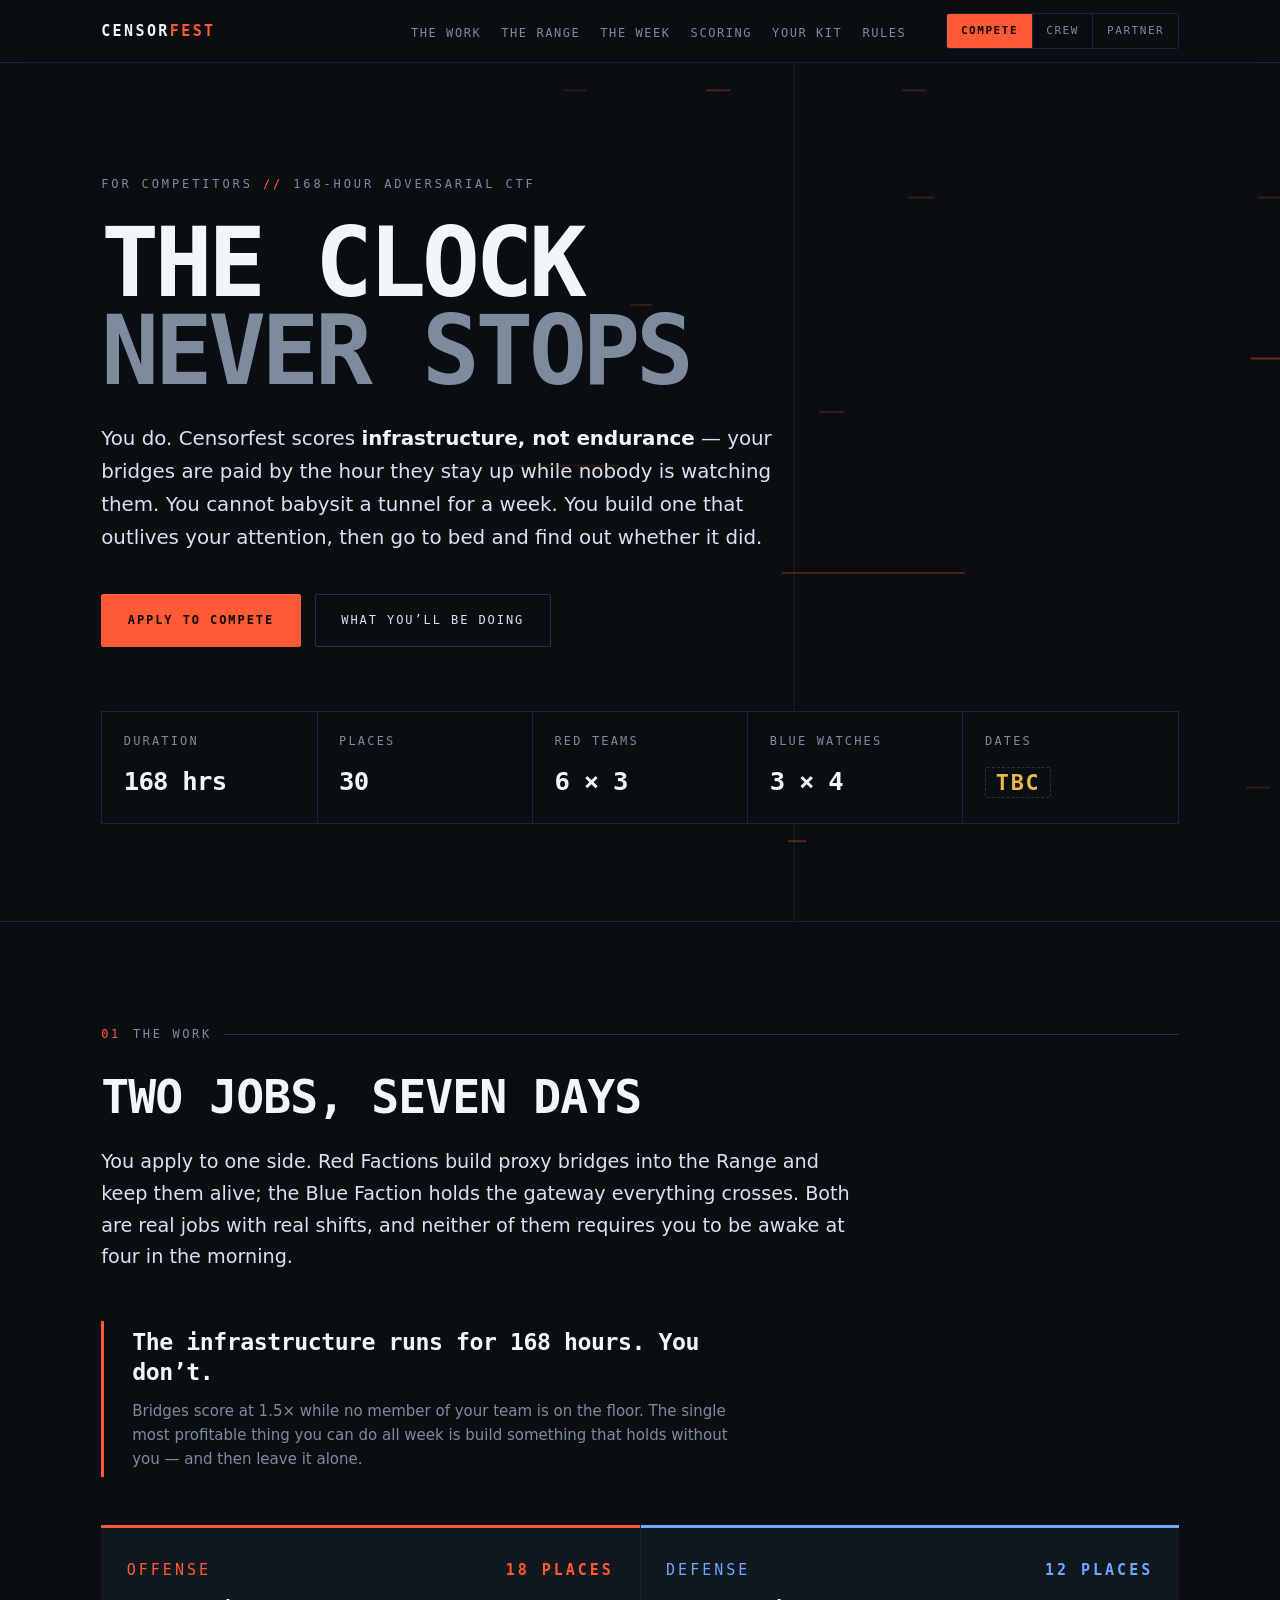
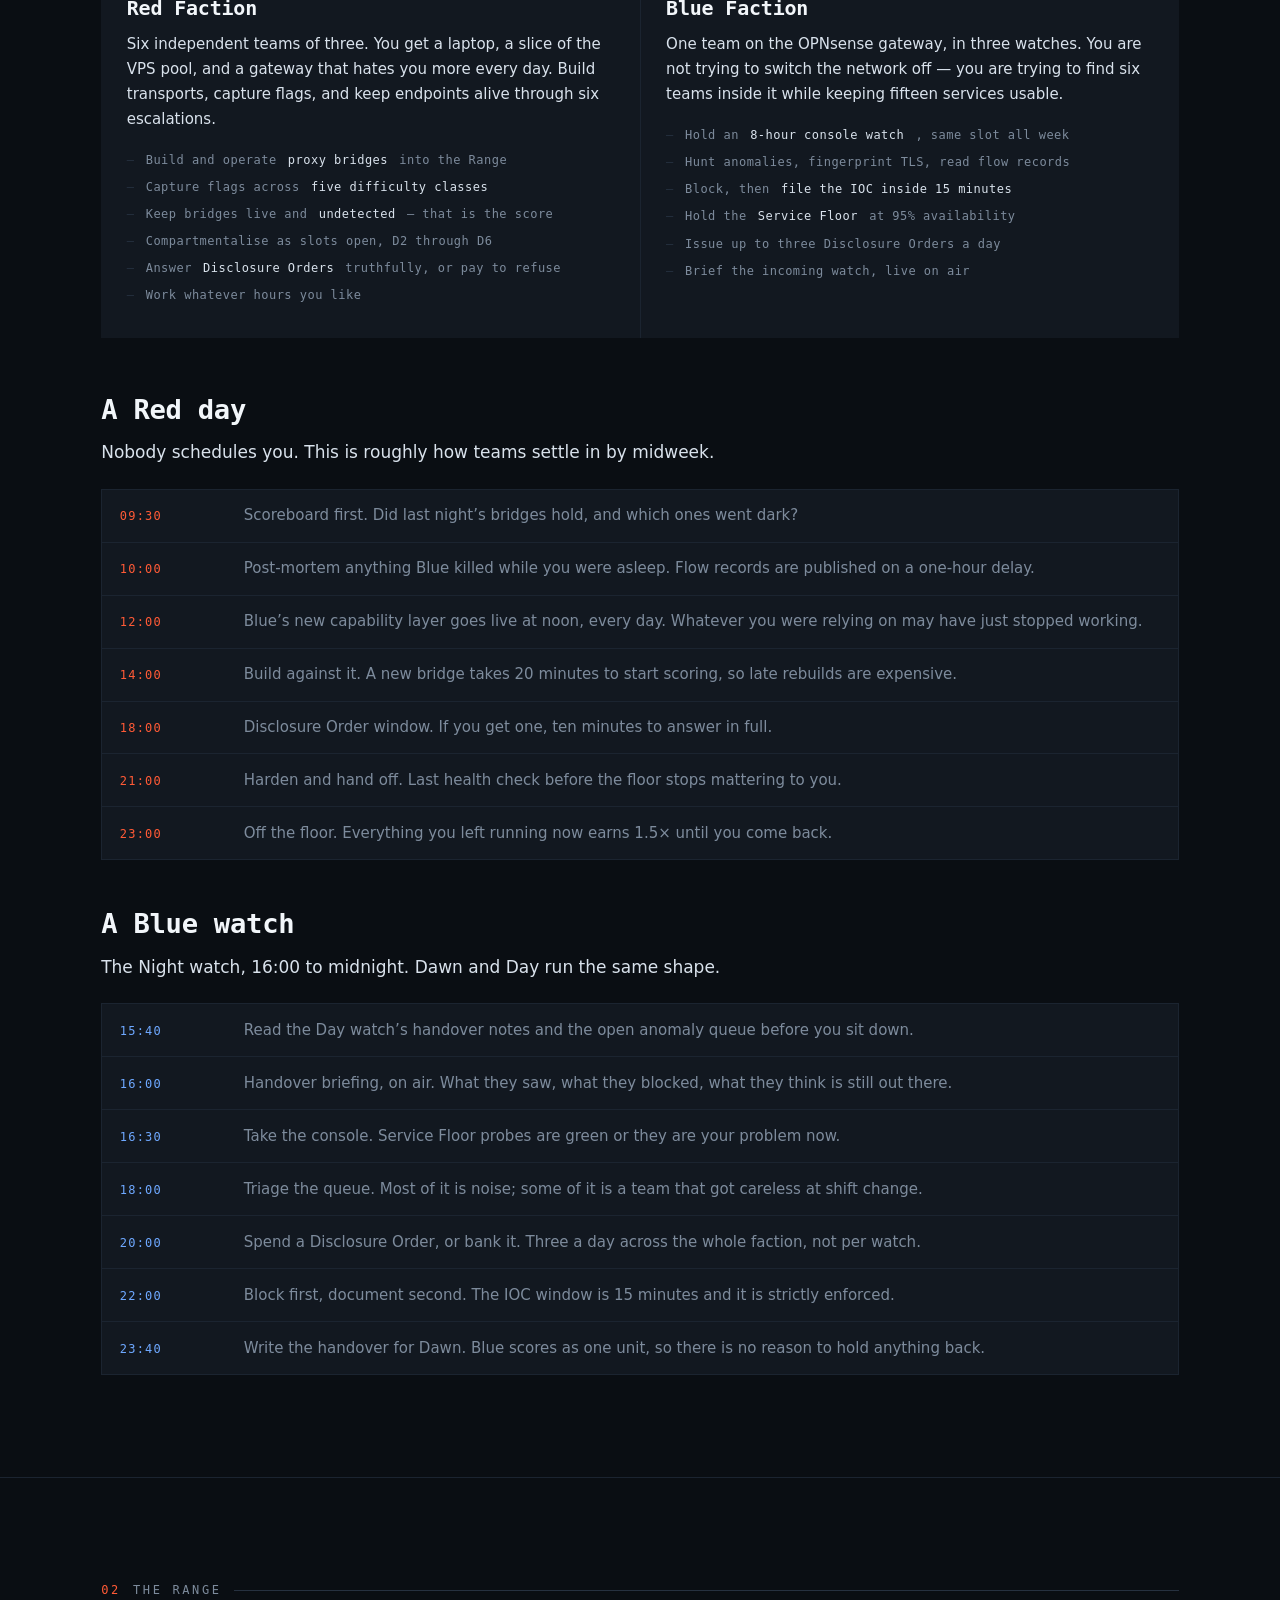
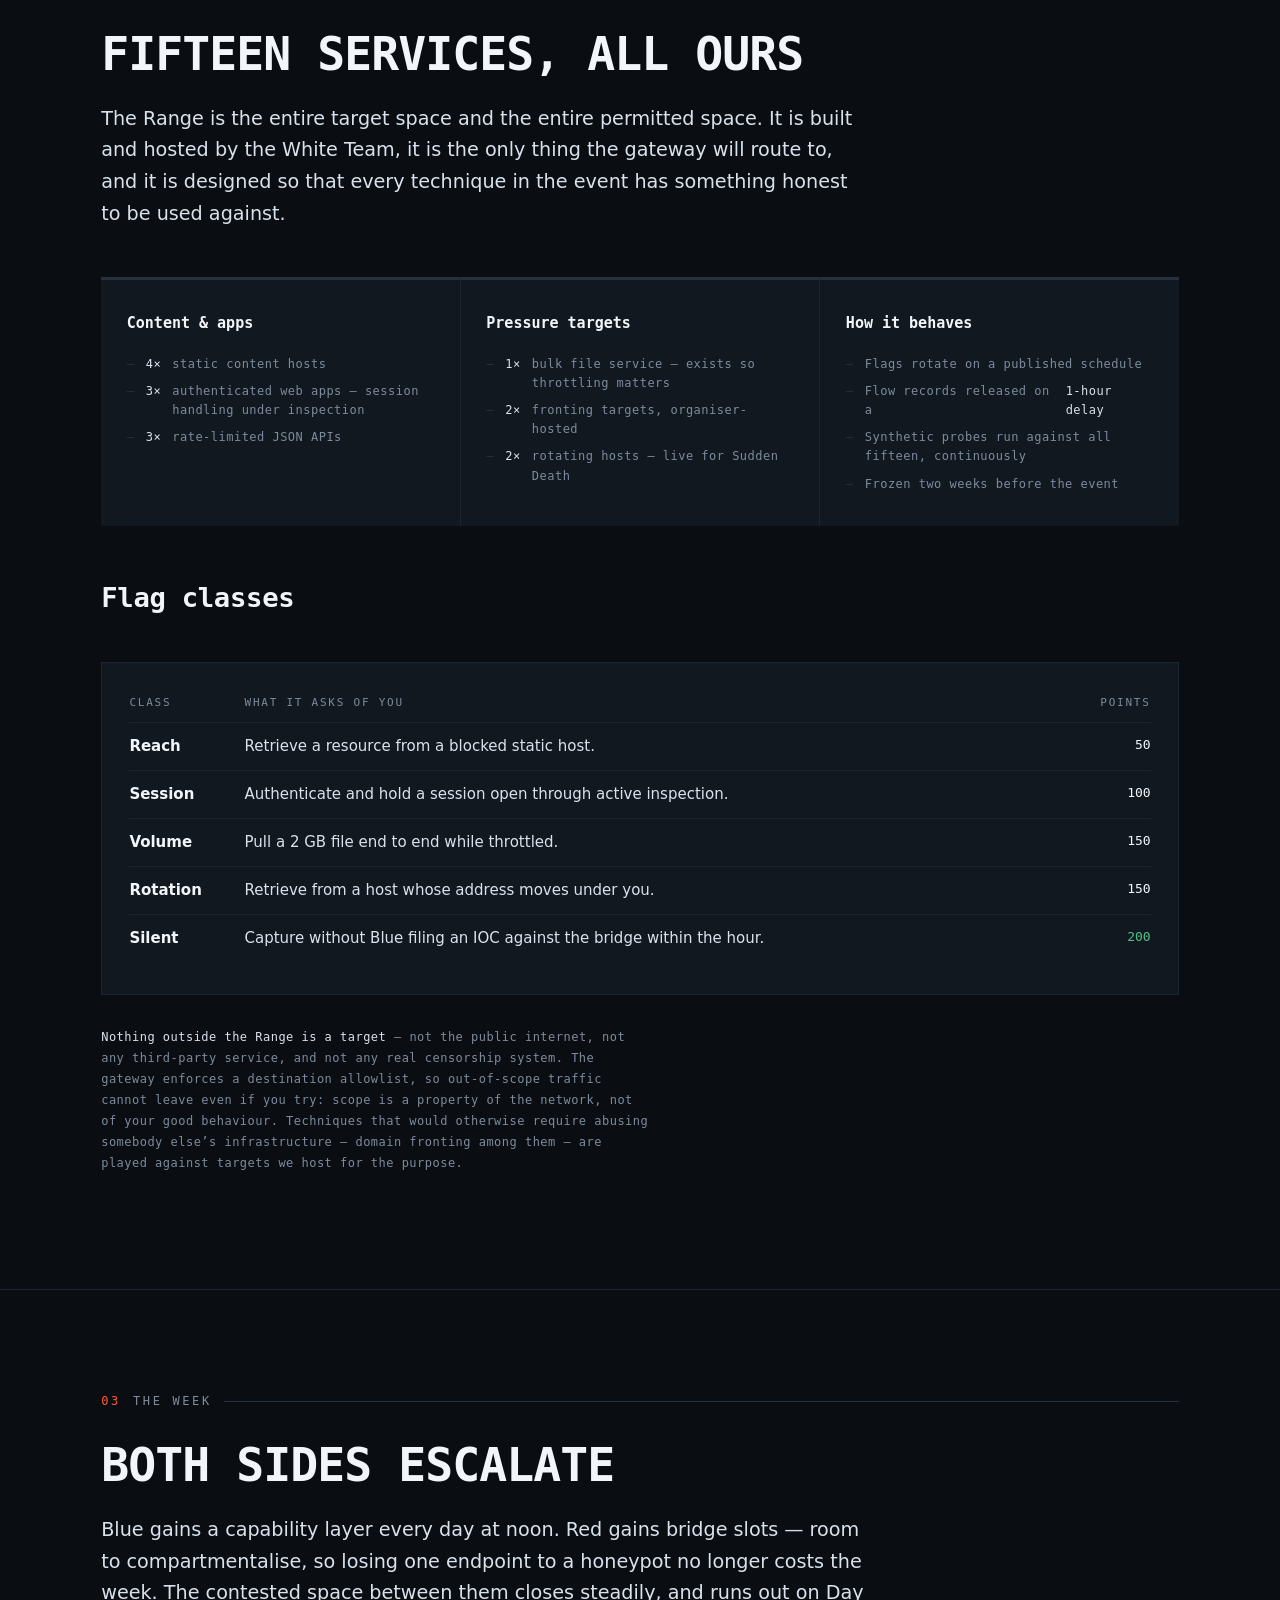
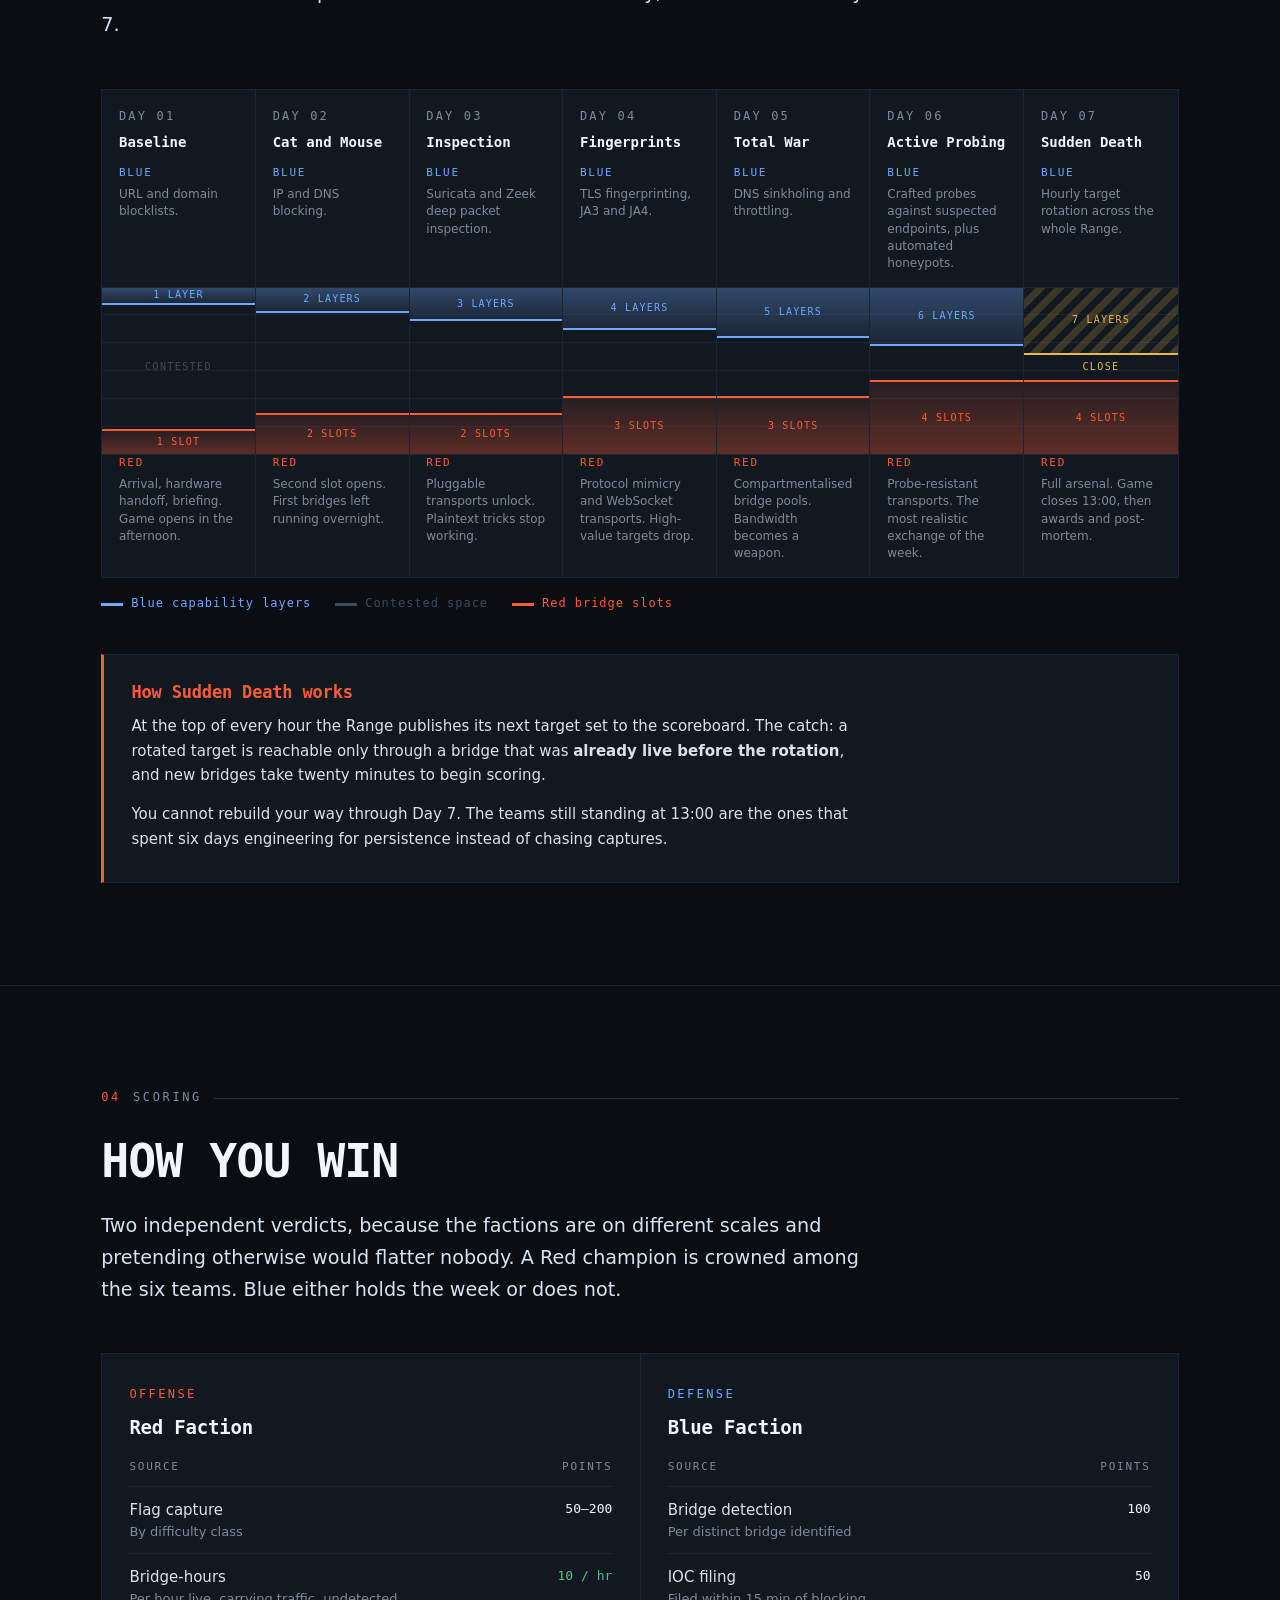
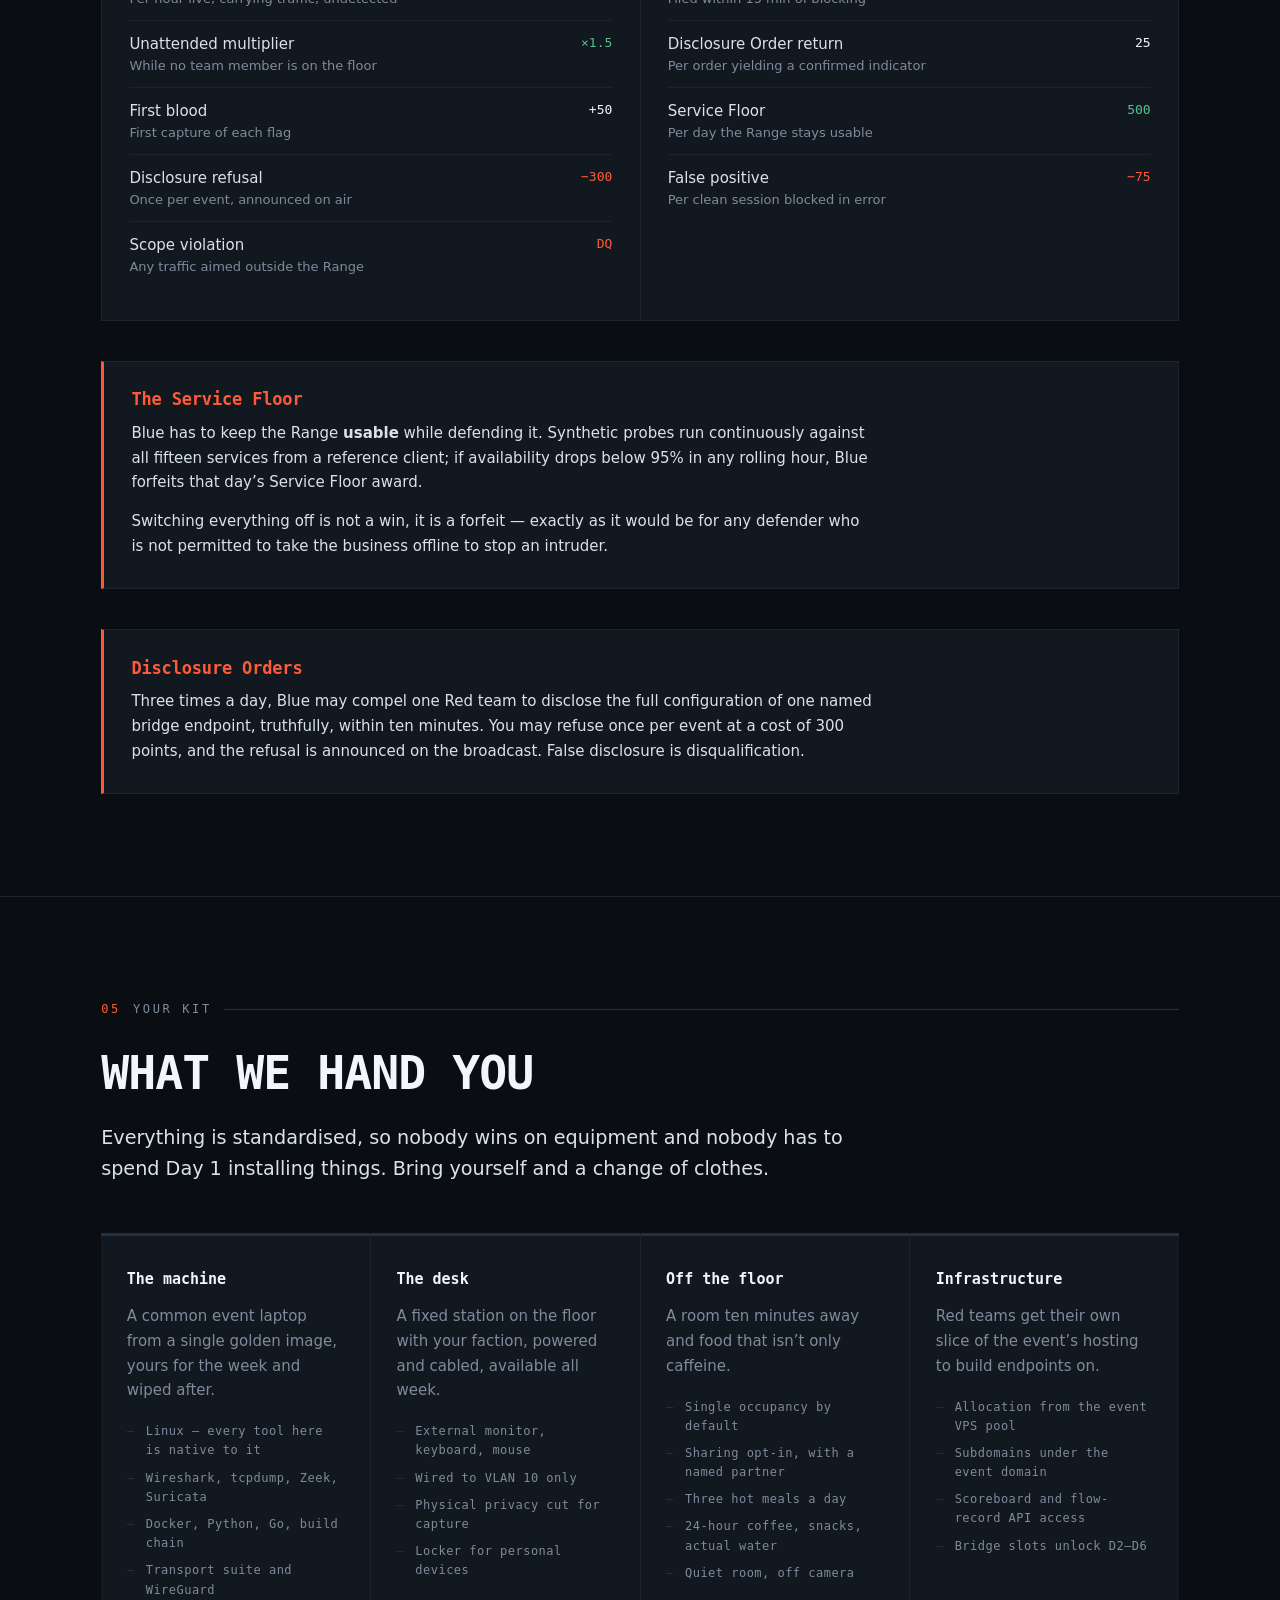
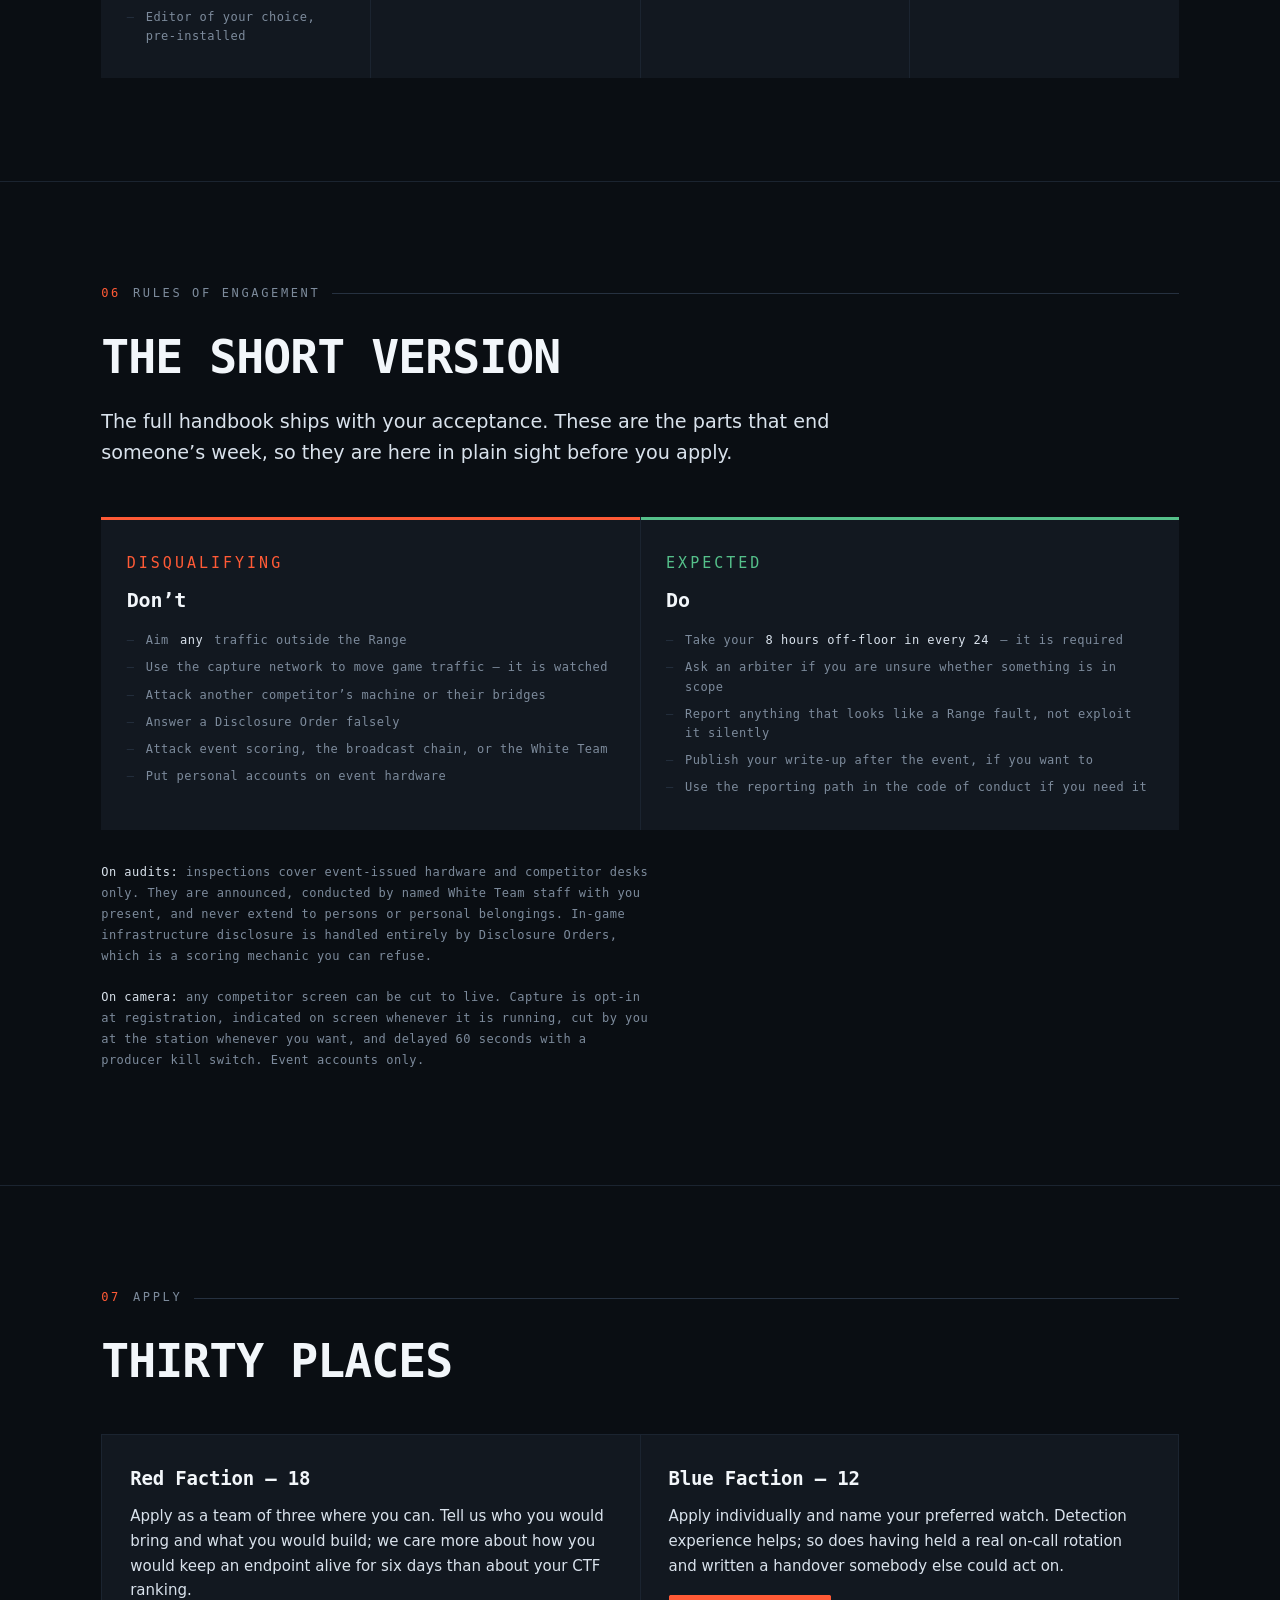
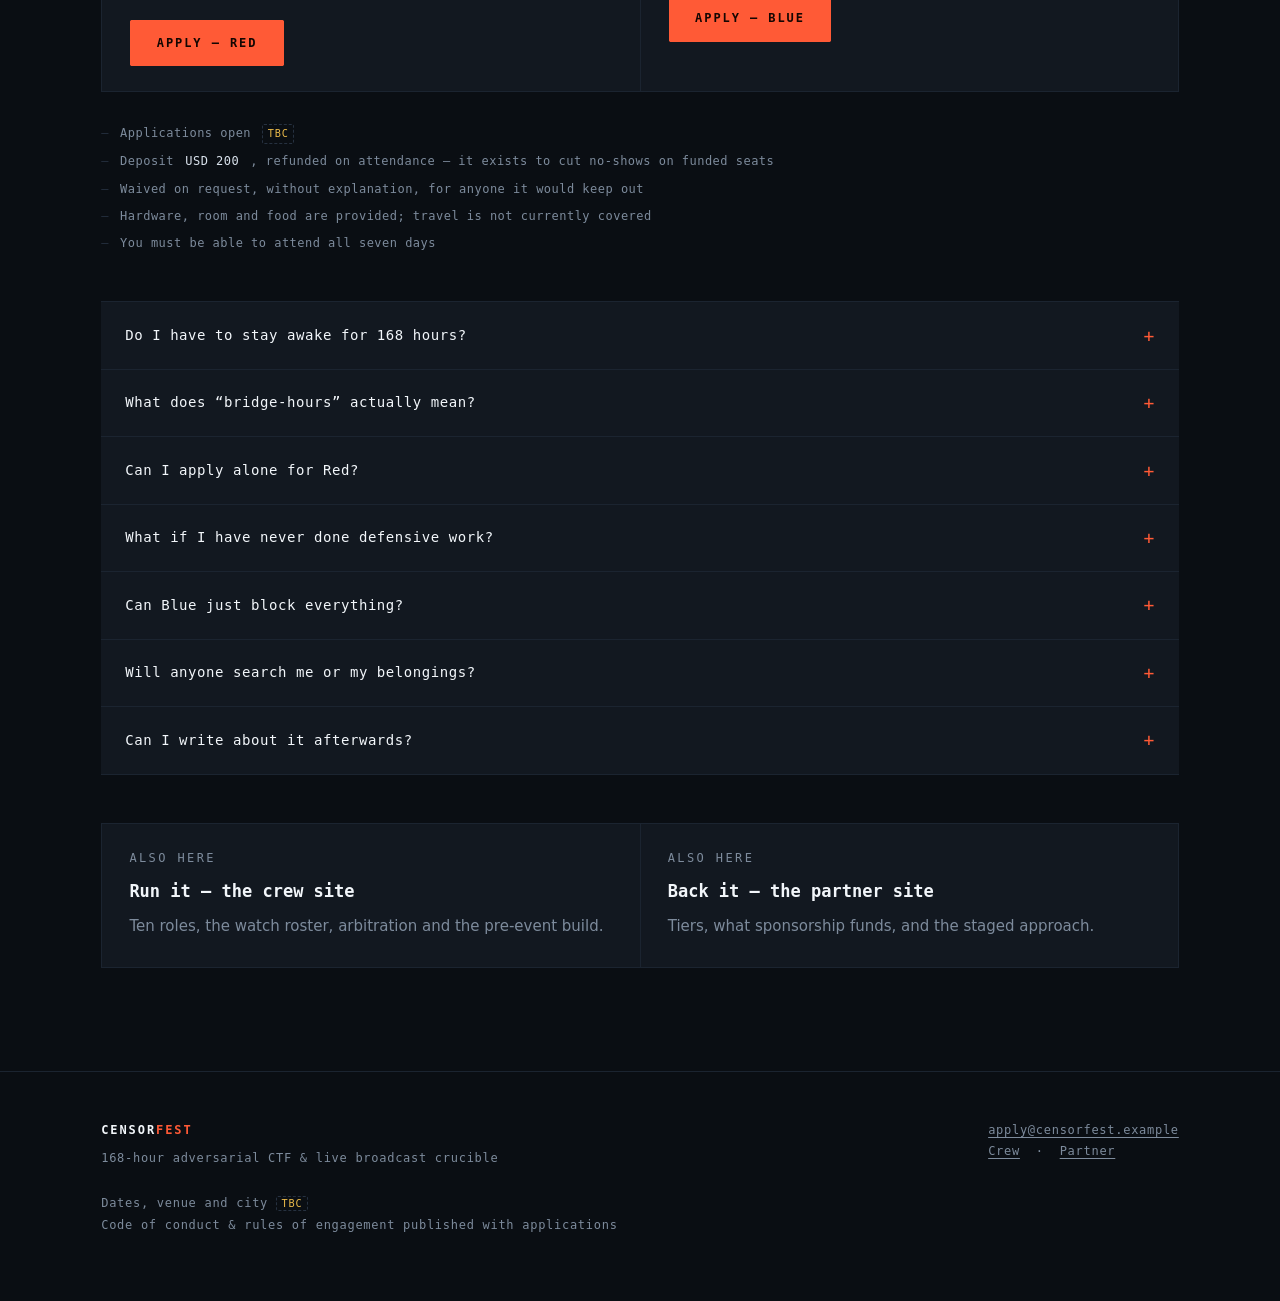
==== commit 3c7e2e48: "Split the site into three audience-specific pages One page was serving a competitor, an organiser an" ====
--- a/index.html
+++ b/index.html
@@ -3,32 +3,35 @@
 <head>
 <meta charset="utf-8">
 <meta name="viewport" content="width=device-width, initial-scale=1">
-<title>Censorfest</title>
-<meta name="description" content="A 168-hour adversarial CTF. Six Red Factions build bridges that have to survive a week unattended. One Blue Faction holds the gateway in three watches. Broadcast live.">
+<title>Censorfest — Compete</title>
+<meta name="description" content="What you build, what you defend, and how you score. Six Red Factions, three Blue watches, 168 hours, and bridges that have to survive without you.">
 <meta name="theme-color" content="#0A0E13">
-<meta property="og:title" content="Censorfest">
-<meta property="og:description" content="A 168-hour adversarial CTF. Six Red Factions build bridges that have to survive a week unattended. One Blue Faction holds the gateway in three watches. Broadcast live.">
+<meta property="og:title" content="Censorfest — Compete">
+<meta property="og:description" content="What you build, what you defend, and how you score. Six Red Factions, three Blue watches, 168 hours.">
 <meta property="og:type" content="website">
 <link rel="icon" href="data:image/svg+xml,%3Csvg xmlns='http://www.w3.org/2000/svg' viewBox='0 0 32 32'%3E%3Crect width='32' height='32' fill='%230A0E13'/%3E%3Crect x='3' y='14' width='13' height='3' fill='%23FF5A36'/%3E%3Crect x='20' y='14' width='9' height='3' fill='%236EA8FF'/%3E%3Crect x='17.5' y='4' width='1' height='24' fill='%23263140'/%3E%3C/svg%3E">
 <link rel="stylesheet" href="assets/styles.css">
 </head>
-<body>
+<body class="p-compete">
 
 <a class="skip" href="#main">Skip to content</a>
 
 <nav class="nav">
   <div class="wrap nav__inner">
-    <a class="nav__mark" href="#top">Censor<span>fest</span></a>
+    <a class="nav__mark" href="index.html">Censor<span>fest</span></a>
     <ul class="nav__links">
-      <li><a href="#format">Format</a></li>
-      <li><a href="#factions">Factions</a></li>
-      <li><a href="#week">The Week</a></li>
+      <li><a href="#work">The work</a></li>
+      <li><a href="#range">The Range</a></li>
+      <li><a href="#week">The week</a></li>
       <li><a href="#scoring">Scoring</a></li>
-      <li><a href="#range">The Range</a></li>
-      <li><a href="#care">Care</a></li>
-      <li><a href="#sponsors">Sponsors</a></li>
-      <li><a href="#apply">Apply</a></li>
+      <li><a href="#kit">Your kit</a></li>
+      <li><a href="#rules">Rules</a></li>
     </ul>
+    <div class="nav__sites">
+      <a href="index.html" aria-current="page">Compete</a>
+      <a href="crew.html">Crew</a>
+      <a href="sponsors.html">Partner</a>
+    </div>
   </div>
 </nav>
 
@@ -38,138 +41,189 @@
 <header class="hero" id="top">
   <canvas class="hero__canvas" id="flow" aria-hidden="true"></canvas>
   <div class="wrap hero__inner">
-    <p class="hero__tag">168-hour adversarial CTF <em>&#47;&#47;</em> live broadcast network crucible</p>
+    <p class="hero__tag">For competitors <em>&#47;&#47;</em> 168-hour adversarial CTF</p>
     <h1>
       The clock<br>
       <span class="h1__b">never stops</span>
     </h1>
     <p class="hero__lede">
-      You do. Censorfest scores <b>infrastructure, not endurance</b> &mdash; Red
-      Factions are paid by the hour their bridges stay up while nobody is
-      watching them. You cannot babysit a tunnel for a week. You have to build
-      one that outlives your attention, then go to bed and find out whether it
-      did.
+      You do. Censorfest scores <b>infrastructure, not endurance</b> &mdash; your
+      bridges are paid by the hour they stay up while nobody is watching them.
+      You cannot babysit a tunnel for a week. You build one that outlives your
+      attention, then go to bed and find out whether it did.
     </p>
     <div class="hero__cta">
       <a class="btn btn--primary" href="#apply">Apply to compete</a>
-      <a class="btn" href="#sponsors">Sponsorship prospectus</a>
+      <a class="btn" href="#work">What you&rsquo;ll be doing</a>
     </div>
 
     <dl class="vitals">
       <div><dt>Duration</dt><dd>168 hrs</dd></div>
-      <div><dt>Competitors</dt><dd>30</dd></div>
-      <div><dt>Red teams</dt><dd>6</dd></div>
-      <div><dt>Blue watches</dt><dd>3</dd></div>
+      <div><dt>Places</dt><dd>30</dd></div>
+      <div><dt>Red teams</dt><dd>6 &times; 3</dd></div>
+      <div><dt>Blue watches</dt><dd>3 &times; 4</dd></div>
       <div><dt>Dates</dt><dd><span class="tbc">TBC</span></dd></div>
     </dl>
   </div>
 </header>
 
-<!-- ===================== FORMAT ===================== -->
-<section class="section section--flush" id="format">
+<!-- ===================== THE WORK ===================== -->
+<section class="section section--flush" id="work">
   <div class="wrap">
-    <p class="eyebrow"><b>01</b> The format</p>
-    <h2>Build something that survives you</h2>
+    <p class="eyebrow"><b>01</b> The work</p>
+    <h2>Two jobs, seven days</h2>
     <p class="lede">
-      A weekend CTF ends before anyone has to live with their architecture.
-      Censorfest runs for seven days in one venue against a defender who gets
-      stronger every one of them &mdash; long enough that a clever hack written
-      on Tuesday has to still be standing on Sunday, through three shift
-      changes and two escalations, without its author touching it.
+      You apply to one side. Red Factions build proxy bridges into the Range
+      and keep them alive; the Blue Faction holds the gateway everything
+      crosses. Both are real jobs with real shifts, and neither of them
+      requires you to be awake at four in the morning.
     </p>
 
     <div class="pull">
       <p>
-        The infrastructure runs for 168 hours. The people don&rsquo;t.
+        The infrastructure runs for 168 hours. You don&rsquo;t.
         <span>
-          Bridges accrue points at 1.5&times; while no member of their team is on
-          the floor. The most profitable thing a Red Faction can do is engineer
-          something that holds without them &mdash; and then leave it alone.
+          Bridges score at 1.5&times; while no member of your team is on the
+          floor. The single most profitable thing you can do all week is build
+          something that holds without you &mdash; and then leave it alone.
         </span>
       </p>
     </div>
 
-    <p class="prose" style="margin-top:2.5rem">
-      Six Red Factions of three build proxy bridges into <a href="#range">the
-      Range</a>, a self-contained environment of fifteen services the organisers
-      own. Twelve Blue Faction players hold the gateway every packet crosses,
-      working three eight-hour watches around the clock. Ten organisers run the
-      Range, arbitrate, and put the whole thing on air.
-    </p>
-    <p class="prose">
-      The scoreboard shows one number all week: aggregate Red bridge-hours,
-      against the line the Blue Faction is trying to hold it under.
-    </p>
+    <div class="cards cards--2">
+      <article class="card card--red">
+        <p class="card__id"><span>Offense</span> <b>18 places</b></p>
+        <h3>Red Faction</h3>
+        <p>
+          Six independent teams of three. You get a laptop, a slice of the VPS
+          pool, and a gateway that hates you more every day. Build transports,
+          capture flags, and keep endpoints alive through six escalations.
+        </p>
+        <ul class="spec">
+          <li>Build and operate <b>proxy bridges</b> into the Range</li>
+          <li>Capture flags across <b>five difficulty classes</b></li>
+          <li>Keep bridges live and <b>undetected</b> &mdash; that is the score</li>
+          <li>Compartmentalise as slots open, D2 through D6</li>
+          <li>Answer <b>Disclosure Orders</b> truthfully, or pay to refuse</li>
+          <li>Work whatever hours you like</li>
+        </ul>
+      </article>
+
+      <article class="card card--blue">
+        <p class="card__id"><span>Defense</span> <b>12 places</b></p>
+        <h3>Blue Faction</h3>
+        <p>
+          One team on the OPNsense gateway, in three watches. You are not
+          trying to switch the network off &mdash; you are trying to find six
+          teams inside it while keeping fifteen services usable.
+        </p>
+        <ul class="spec">
+          <li>Hold an <b>8-hour console watch</b>, same slot all week</li>
+          <li>Hunt anomalies, fingerprint TLS, read flow records</li>
+          <li>Block, then <b>file the IOC inside 15 minutes</b></li>
+          <li>Hold the <b>Service Floor</b> at 95% availability</li>
+          <li>Issue up to three Disclosure Orders a day</li>
+          <li>Brief the incoming watch, live on air</li>
+        </ul>
+      </article>
+    </div>
+
+    <h3 style="margin-top:3.5rem">A Red day</h3>
+    <p class="prose" style="margin-top:0.75rem">
+      Nobody schedules you. This is roughly how teams settle in by midweek.
+    </p>
+    <div class="daybook daybook--red">
+      <div><time>09:30</time><p>Scoreboard first. Did last night&rsquo;s bridges hold, and which ones went dark?</p></div>
+      <div><time>10:00</time><p>Post-mortem anything Blue killed while you were asleep. Flow records are published on a one-hour delay.</p></div>
+      <div><time>12:00</time><p>Blue&rsquo;s new capability layer goes live at noon, every day. Whatever you were relying on may have just stopped working.</p></div>
+      <div><time>14:00</time><p>Build against it. A new bridge takes 20 minutes to start scoring, so late rebuilds are expensive.</p></div>
+      <div><time>18:00</time><p>Disclosure Order window. If you get one, ten minutes to answer in full.</p></div>
+      <div><time>21:00</time><p>Harden and hand off. Last health check before the floor stops mattering to you.</p></div>
+      <div><time>23:00</time><p>Off the floor. Everything you left running now earns 1.5&times; until you come back.</p></div>
+    </div>
+
+    <h3 style="margin-top:3rem">A Blue watch</h3>
+    <p class="prose" style="margin-top:0.75rem">
+      The Night watch, 16:00 to midnight. Dawn and Day run the same shape.
+    </p>
+    <div class="daybook daybook--blue">
+      <div><time>15:40</time><p>Read the Day watch&rsquo;s handover notes and the open anomaly queue before you sit down.</p></div>
+      <div><time>16:00</time><p>Handover briefing, on air. What they saw, what they blocked, what they think is still out there.</p></div>
+      <div><time>16:30</time><p>Take the console. Service Floor probes are green or they are your problem now.</p></div>
+      <div><time>18:00</time><p>Triage the queue. Most of it is noise; some of it is a team that got careless at shift change.</p></div>
+      <div><time>20:00</time><p>Spend a Disclosure Order, or bank it. Three a day across the whole faction, not per watch.</p></div>
+      <div><time>22:00</time><p>Block first, document second. The IOC window is 15 minutes and it is strictly enforced.</p></div>
+      <div><time>23:40</time><p>Write the handover for Dawn. Blue scores as one unit, so there is no reason to hold anything back.</p></div>
+    </div>
   </div>
 </section>
 
-<!-- ===================== FACTIONS ===================== -->
-<section class="section" id="factions">
+<!-- ===================== THE RANGE ===================== -->
+<section class="section" id="range">
   <div class="wrap">
-    <p class="eyebrow"><b>02</b> Factions</p>
-    <h2>Thirty competitors, two directions</h2>
+    <p class="eyebrow"><b>02</b> The Range</p>
+    <h2>Fifteen services, all ours</h2>
     <p class="lede">
-      Scoring is asymmetric by design. The factions are not playing the same
-      game &mdash; they are playing against each other&rsquo;s definition of winning.
-    </p>
-
-    <div class="factions">
-      <article class="faction faction--red">
-        <p class="faction__id"><span>Offense</span> <b>18</b></p>
-        <h3>Red Faction</h3>
-        <p>
-          Six independent teams of three, building proxy bridges that tunnel
-          through active inspection into the Range. Getting through once is
-          easy. Staying through, unattended, for a week is the game.
-        </p>
-        <div class="faction__meta">
-          <span>Team size &nbsp;<b>3 players &times; 6 teams</b></span>
-          <span>Own hours &nbsp;<b>no required presence, any time of day</b></span>
-          <span>Scored on &nbsp;<b>bridge-hours, captures, first blood</b></span>
-        </div>
-      </article>
-
-      <article class="faction faction--blue">
-        <p class="faction__id"><span>Defense</span> <b>12</b></p>
-        <h3>Blue Faction</h3>
-        <p>
-          One unified team on the OPNsense gateway, split into three watches for
-          genuine 24-hour cover. They score for evidence and for keeping the
-          Range usable &mdash; not for how much they can switch off.
-        </p>
-        <div class="faction__meta">
-          <span>Roster &nbsp;<b>4 players &times; 3 watches</b></span>
-          <div class="watches">
-            <div><span>Dawn</span><b>00:00&ndash;08:00</b></div>
-            <div><span>Day</span><b>08:00&ndash;16:00</b></div>
-            <div><span>Night</span><b>16:00&ndash;00:00</b></div>
-          </div>
-          <span style="margin-top:0.35rem">Handover &nbsp;<b>briefed live, on air, 3&times; daily</b></span>
-        </div>
-      </article>
-
-      <article class="faction faction--white">
-        <p class="faction__id"><span>Control</span> <b>10</b></p>
-        <h3>White Team</h3>
-        <p>
-          Organisers and game masters. They build and run the Range, enforce
-          the rules of engagement, arbitrate, run the broadcast desk, and hold
-          the welfare brief.
-        </p>
-        <div class="faction__meta">
-          <span>Role &nbsp;<b>non-competing</b></span>
-          <span>On duty &nbsp;<b>arbiter + producer, always</b></span>
-          <span>Owns &nbsp;<b>the Range, scoring, arbitration</b></span>
-        </div>
-      </article>
+      The Range is the entire target space and the entire permitted space. It
+      is built and hosted by the White Team, it is the only thing the gateway
+      will route to, and it is designed so that every technique in the event
+      has something honest to be used against.
+    </p>
+
+    <div class="cards cards--3">
+      <article class="card card--quiet">
+        <h4>Content &amp; apps</h4>
+        <ul class="spec">
+          <li><b>4&times;</b> static content hosts</li>
+          <li><b>3&times;</b> authenticated web apps &mdash; session handling under inspection</li>
+          <li><b>3&times;</b> rate-limited JSON APIs</li>
+        </ul>
+      </article>
+      <article class="card card--quiet">
+        <h4>Pressure targets</h4>
+        <ul class="spec">
+          <li><b>1&times;</b> bulk file service &mdash; exists so throttling matters</li>
+          <li><b>2&times;</b> fronting targets, organiser-hosted</li>
+          <li><b>2&times;</b> rotating hosts &mdash; live for Sudden Death</li>
+        </ul>
+      </article>
+      <article class="card card--quiet">
+        <h4>How it behaves</h4>
+        <ul class="spec">
+          <li>Flags rotate on a published schedule</li>
+          <li>Flow records released on a <b>1-hour delay</b></li>
+          <li>Synthetic probes run against all fifteen, continuously</li>
+          <li>Frozen two weeks before the event</li>
+        </ul>
+      </article>
+    </div>
+
+    <h3 style="margin-top:3.5rem">Flag classes</h3>
+    <div class="grid2" style="grid-template-columns:1fr">
+      <div class="tblock">
+        <table class="dtable dtable--wide">
+          <thead>
+            <tr><th>Class</th><th>What it asks of you</th><th>Points</th></tr>
+          </thead>
+          <tbody>
+            <tr><td><b>Reach</b></td><td>Retrieve a resource from a blocked static host.</td><td>50</td></tr>
+            <tr><td><b>Session</b></td><td>Authenticate and hold a session open through active inspection.</td><td>100</td></tr>
+            <tr><td><b>Volume</b></td><td>Pull a 2&nbsp;GB file end to end while throttled.</td><td>150</td></tr>
+            <tr><td><b>Rotation</b></td><td>Retrieve from a host whose address moves under you.</td><td>150</td></tr>
+            <tr class="pos"><td><b>Silent</b></td><td>Capture without Blue filing an IOC against the bridge within the hour.</td><td>200</td></tr>
+          </tbody>
+        </table>
+      </div>
     </div>
 
     <p class="note" style="margin-top:2rem">
-      Blue is scored as a single unit across all three watches, so watches never
-      compete with one another and have every reason to hand over honestly.
-      <strong>The handover is a broadcast segment</strong> &mdash; the outgoing watch
-      briefs the incoming one on air, three times a day, on what they saw, what
-      they blocked, and what they think is still out there.
+      <strong>Nothing outside the Range is a target</strong> &mdash; not the public
+      internet, not any third-party service, and not any real censorship
+      system. The gateway enforces a destination allowlist, so out-of-scope
+      traffic cannot leave even if you try: scope is a property of the network,
+      not of your good behaviour. Techniques that would otherwise require
+      abusing somebody else&rsquo;s infrastructure &mdash; domain fronting among them
+      &mdash; are played against targets we host for the purpose.
     </p>
   </div>
 </section>
@@ -180,109 +234,74 @@
     <p class="eyebrow"><b>03</b> The week</p>
     <h2>Both sides escalate</h2>
     <p class="lede">
-      The Blue Faction gains a capability layer every day. The Red Factions gain
-      bridge slots &mdash; room to compartmentalise, so losing one endpoint to a
-      honeypot no longer costs the week. The contested space between them closes
-      steadily, and runs out on Day 7.
+      Blue gains a capability layer every day at noon. Red gains bridge slots
+      &mdash; room to compartmentalise, so losing one endpoint to a honeypot no
+      longer costs the week. The contested space between them closes steadily,
+      and runs out on Day 7.
     </p>
 
     <div class="ladder">
       <div class="ladder__grid">
 
         <div class="day">
-          <div class="day__head">
-            <span class="day__n">Day 01</span>
-            <span class="day__title">Baseline</span>
-          </div>
+          <div class="day__head"><span class="day__n">Day 01</span><span class="day__title">Baseline</span></div>
           <div class="day__unlock day__unlock--blue"><b>Blue</b>URL and domain blocklists.</div>
           <div class="day__chart" style="--b:10%; --r:15%">
-            <div class="day__b">1 layer</div>
-            <div class="day__gap">Contested</div>
-            <div class="day__r">1 slot</div>
+            <div class="day__b">1 layer</div><div class="day__gap">Contested</div><div class="day__r">1 slot</div>
           </div>
           <div class="day__unlock day__unlock--red"><b>Red</b>Arrival, hardware handoff, briefing. Game opens in the afternoon.</div>
         </div>
 
         <div class="day">
-          <div class="day__head">
-            <span class="day__n">Day 02</span>
-            <span class="day__title">Cat and Mouse</span>
-          </div>
+          <div class="day__head"><span class="day__n">Day 02</span><span class="day__title">Cat and Mouse</span></div>
           <div class="day__unlock day__unlock--blue"><b>Blue</b>IP and DNS blocking.</div>
           <div class="day__chart" style="--b:15%; --r:25%">
-            <div class="day__b">2 layers</div>
-            <div class="day__gap"></div>
-            <div class="day__r">2 slots</div>
+            <div class="day__b">2 layers</div><div class="day__gap"></div><div class="day__r">2 slots</div>
           </div>
           <div class="day__unlock day__unlock--red"><b>Red</b>Second slot opens. First bridges left running overnight.</div>
         </div>
 
         <div class="day">
-          <div class="day__head">
-            <span class="day__n">Day 03</span>
-            <span class="day__title">Inspection</span>
-          </div>
+          <div class="day__head"><span class="day__n">Day 03</span><span class="day__title">Inspection</span></div>
           <div class="day__unlock day__unlock--blue"><b>Blue</b>Suricata and Zeek deep packet inspection.</div>
           <div class="day__chart" style="--b:20%; --r:25%">
-            <div class="day__b">3 layers</div>
-            <div class="day__gap"></div>
-            <div class="day__r">2 slots</div>
+            <div class="day__b">3 layers</div><div class="day__gap"></div><div class="day__r">2 slots</div>
           </div>
           <div class="day__unlock day__unlock--red"><b>Red</b>Pluggable transports unlock. Plaintext tricks stop working.</div>
         </div>
 
         <div class="day">
-          <div class="day__head">
-            <span class="day__n">Day 04</span>
-            <span class="day__title">Fingerprints</span>
-          </div>
+          <div class="day__head"><span class="day__n">Day 04</span><span class="day__title">Fingerprints</span></div>
           <div class="day__unlock day__unlock--blue"><b>Blue</b>TLS fingerprinting, JA3 and JA4.</div>
           <div class="day__chart" style="--b:25%; --r:35%">
-            <div class="day__b">4 layers</div>
-            <div class="day__gap"></div>
-            <div class="day__r">3 slots</div>
+            <div class="day__b">4 layers</div><div class="day__gap"></div><div class="day__r">3 slots</div>
           </div>
           <div class="day__unlock day__unlock--red"><b>Red</b>Protocol mimicry and WebSocket transports. High-value targets drop.</div>
         </div>
 
         <div class="day">
-          <div class="day__head">
-            <span class="day__n">Day 05</span>
-            <span class="day__title">Total War</span>
-          </div>
+          <div class="day__head"><span class="day__n">Day 05</span><span class="day__title">Total War</span></div>
           <div class="day__unlock day__unlock--blue"><b>Blue</b>DNS sinkholing and throttling.</div>
           <div class="day__chart" style="--b:30%; --r:35%">
-            <div class="day__b">5 layers</div>
-            <div class="day__gap"></div>
-            <div class="day__r">3 slots</div>
+            <div class="day__b">5 layers</div><div class="day__gap"></div><div class="day__r">3 slots</div>
           </div>
           <div class="day__unlock day__unlock--red"><b>Red</b>Compartmentalised bridge pools. Bandwidth becomes a weapon.</div>
         </div>
 
         <div class="day">
-          <div class="day__head">
-            <span class="day__n">Day 06</span>
-            <span class="day__title">Active Probing</span>
-          </div>
+          <div class="day__head"><span class="day__n">Day 06</span><span class="day__title">Active Probing</span></div>
           <div class="day__unlock day__unlock--blue"><b>Blue</b>Crafted probes against suspected endpoints, plus automated honeypots.</div>
           <div class="day__chart" style="--b:35%; --r:45%">
-            <div class="day__b">6 layers</div>
-            <div class="day__gap"></div>
-            <div class="day__r">4 slots</div>
+            <div class="day__b">6 layers</div><div class="day__gap"></div><div class="day__r">4 slots</div>
           </div>
           <div class="day__unlock day__unlock--red"><b>Red</b>Probe-resistant transports. The most realistic exchange of the week.</div>
         </div>
 
         <div class="day day--chaos">
-          <div class="day__head">
-            <span class="day__n">Day 07</span>
-            <span class="day__title">Sudden Death</span>
-          </div>
+          <div class="day__head"><span class="day__n">Day 07</span><span class="day__title">Sudden Death</span></div>
           <div class="day__unlock day__unlock--blue"><b>Blue</b>Hourly target rotation across the whole Range.</div>
           <div class="day__chart" style="--b:40%; --r:45%">
-            <div class="day__b">7 layers</div>
-            <div class="day__gap">Close</div>
-            <div class="day__r">4 slots</div>
+            <div class="day__b">7 layers</div><div class="day__gap">Close</div><div class="day__r">4 slots</div>
           </div>
           <div class="day__unlock day__unlock--red"><b>Red</b>Full arsenal. Game closes 13:00, then awards and post-mortem.</div>
         </div>
@@ -306,8 +325,7 @@
       <p>
         You cannot rebuild your way through Day 7. The teams still standing at
         13:00 are the ones that spent six days engineering for persistence
-        instead of chasing captures &mdash; which is the entire thesis of the
-        event, collected in one morning.
+        instead of chasing captures.
       </p>
     </div>
   </div>
@@ -319,31 +337,32 @@
     <p class="eyebrow"><b>04</b> Scoring</p>
     <h2>How you win</h2>
     <p class="lede">
-      Two independent verdicts, because the factions are on different scales and
-      pretending otherwise would flatter nobody. A Red champion is crowned among
-      the six teams. Blue either holds the week or does not.
-    </p>
-
-    <div class="scores">
-      <div class="score score--red">
-        <p class="score__id">Offense</p>
+      Two independent verdicts, because the factions are on different scales
+      and pretending otherwise would flatter nobody. A Red champion is crowned
+      among the six teams. Blue either holds the week or does not.
+    </p>
+
+    <div class="grid2">
+      <div class="tblock tblock--red">
+        <p class="tblock__id">Offense</p>
         <h3>Red Faction</h3>
-        <table>
+        <table class="dtable">
           <thead><tr><th>Source</th><th>Points</th></tr></thead>
           <tbody>
-            <tr><td>Flag capture<small>By difficulty band</small></td><td>50&ndash;200</td></tr>
+            <tr><td>Flag capture<small>By difficulty class</small></td><td>50&ndash;200</td></tr>
             <tr class="pos"><td>Bridge-hours<small>Per hour live, carrying traffic, undetected</small></td><td>10 / hr</td></tr>
             <tr class="pos"><td>Unattended multiplier<small>While no team member is on the floor</small></td><td>&times;1.5</td></tr>
             <tr><td>First blood<small>First capture of each flag</small></td><td>+50</td></tr>
+            <tr class="neg"><td>Disclosure refusal<small>Once per event, announced on air</small></td><td>&minus;300</td></tr>
             <tr class="neg"><td>Scope violation<small>Any traffic aimed outside the Range</small></td><td>DQ</td></tr>
           </tbody>
         </table>
       </div>
 
-      <div class="score score--blue">
-        <p class="score__id">Defense</p>
+      <div class="tblock tblock--blue">
+        <p class="tblock__id">Defense</p>
         <h3>Blue Faction</h3>
-        <table>
+        <table class="dtable">
           <thead><tr><th>Source</th><th>Points</th></tr></thead>
           <tbody>
             <tr><td>Bridge detection<small>Per distinct bridge identified</small></td><td>100</td></tr>
@@ -359,284 +378,136 @@
     <div class="headline-rule">
       <h3>The Service Floor</h3>
       <p>
-        The Blue Faction has to keep the Range <strong>usable</strong> while
-        defending it. Synthetic probes run continuously against all fifteen
-        services from a reference client; if availability drops below 95% in any
-        rolling hour, Blue forfeits that day&rsquo;s Service Floor award.
+        Blue has to keep the Range <strong>usable</strong> while defending it.
+        Synthetic probes run continuously against all fifteen services from a
+        reference client; if availability drops below 95% in any rolling hour,
+        Blue forfeits that day&rsquo;s Service Floor award.
       </p>
       <p>
-        This is the rule that makes the defensive side a real job. Switching
-        everything off is not a win, it is a forfeit &mdash; exactly as it would be
-        for any defender who is not permitted to take the business offline to
-        stop an intruder.
+        Switching everything off is not a win, it is a forfeit &mdash; exactly as
+        it would be for any defender who is not permitted to take the business
+        offline to stop an intruder.
       </p>
     </div>
 
     <div class="headline-rule">
       <h3>Disclosure Orders</h3>
       <p>
-        Three times a day, the Blue Faction may compel one Red team to disclose
-        the full configuration of one named bridge endpoint, truthfully, within
-        ten minutes. A team may refuse once per event at a cost of 300 points,
-        and the refusal is announced on the broadcast. False disclosure is
+        Three times a day, Blue may compel one Red team to disclose the full
+        configuration of one named bridge endpoint, truthfully, within ten
+        minutes. You may refuse once per event at a cost of 300 points, and the
+        refusal is announced on the broadcast. False disclosure is
         disqualification.
       </p>
-      <p>
-        It is the sharpest instrument in the game and it is not a technical one
-        &mdash; which is the point. Infrastructure is rarely taken apart by
-        packets alone.
-      </p>
     </div>
   </div>
 </section>
 
-<!-- ===================== RANGE + NETWORK ===================== -->
-<section class="section" id="range">
+<!-- ===================== KIT ===================== -->
+<section class="section" id="kit">
   <div class="wrap">
-    <p class="eyebrow"><b>05</b> The Range</p>
-    <h2>Everything you attack is ours</h2>
+    <p class="eyebrow"><b>05</b> Your kit</p>
+    <h2>What we hand you</h2>
     <p class="lede">
-      The Range is fifteen web services built and hosted by the White Team:
-      static content, authenticated apps, APIs, and one deliberately enormous
-      file service that exists so that throttling matters. It is the whole of
-      the target space, and it is the whole of the permitted space.
-    </p>
-
-    <p class="note" style="margin-top:2rem">
-      <strong>Nothing outside the Range is a target</strong> &mdash; not the public
-      internet, not any third-party service, and not any real censorship system.
-      The gateway enforces a destination allowlist, so out-of-scope traffic
-      cannot leave even if someone tries: scope is a property of the network
-      rather than of anyone&rsquo;s good behaviour. Attempting to leave it is
-      disqualifying, and it is logged. Techniques that would require abusing a
-      third party&rsquo;s infrastructure &mdash; domain fronting among them &mdash; are
-      played against targets we host for the purpose.
-    </p>
-
-    <h3 style="margin-top:3.5rem">Three networks</h3>
-    <p class="prose" style="margin-top:1rem">
-      The Blue Faction is expected to break things. That is the job &mdash; which
-      is why what they can break is kept strictly apart from what keeps the event
-      running, and why no competitor machine has a route to anything but the
-      game.
-    </p>
-
-    <div class="vlans">
-      <article class="vlan vlan--game">
-        <p class="vlan__id">VLAN 10</p>
-        <h3>Game</h3>
-        <p>
-          Every competitor packet routes through the Blue Faction&rsquo;s gateway.
-          Inspected, throttled, sinkholed and blocked in real time.
-        </p>
-        <ul class="spec">
-          <li>OPNsense on dedicated appliance</li>
-          <li>Suricata and Zeek from Day 3</li>
-          <li>Egress <b>allowlisted to the Range</b></li>
-          <li>Full Blue visibility and control</li>
-        </ul>
-      </article>
-
-      <article class="vlan vlan--prod">
-        <p class="vlan__id">VLAN 20</p>
-        <h3>Production</h3>
-        <p>
-          Staff telemetry, internal chat and the broadcast encoder chain. No
-          competitor device touches it at any point.
-        </p>
-        <ul class="spec">
-          <li>Staff and production only</li>
-          <li>Switch management lives here</li>
-          <li><b>Blue holds no switch credentials</b></li>
-          <li>No competitor-routable path</li>
-        </ul>
-      </article>
-
-      <article class="vlan vlan--capture">
-        <p class="vlan__id">VLAN 30</p>
-        <h3>Capture &mdash; one-way</h3>
-        <p>
-          Video only, and only outward. The broadcast path is not a network the
-          competitor can use, and it is watched.
-        </p>
-        <ul class="spec">
-          <li><b>NDI|HX</b>, ~15 Mbps per stream</li>
-          <li>Port ACLs: NDI to the broadcast host only</li>
-          <li>No gateway, no DNS, no station-to-station</li>
-          <li>IP forwarding disabled on the image</li>
-          <li>Alerts on any non-NDI traffic</li>
-          <li>Feature stations use hardware encoders</li>
-        </ul>
-      </article>
-    </div>
-
-    <p class="note" style="margin-top:2rem">
-      Competitor stations run a <strong>Linux</strong> golden image &mdash; every tool
-      that matters here is Linux-native, from Wireshark and Zeek to every
-      transport a Red Faction will reach for. Using the capture path to move game
-      traffic is disqualifying, and it is instrumented.
-    </p>
+      Everything is standardised, so nobody wins on equipment and nobody has to
+      spend Day 1 installing things. Bring yourself and a change of clothes.
+    </p>
+
+    <div class="cards cards--4">
+      <article class="card card--quiet">
+        <h4>The machine</h4>
+        <p>A common event laptop from a single golden image, yours for the week and wiped after.</p>
+        <ul class="spec">
+          <li>Linux &mdash; every tool here is native to it</li>
+          <li>Wireshark, tcpdump, Zeek, Suricata</li>
+          <li>Docker, Python, Go, build chain</li>
+          <li>Transport suite and WireGuard</li>
+          <li>Editor of your choice, pre-installed</li>
+        </ul>
+      </article>
+      <article class="card card--quiet">
+        <h4>The desk</h4>
+        <p>A fixed station on the floor with your faction, powered and cabled, available all week.</p>
+        <ul class="spec">
+          <li>External monitor, keyboard, mouse</li>
+          <li>Wired to VLAN 10 only</li>
+          <li>Physical privacy cut for capture</li>
+          <li>Locker for personal devices</li>
+        </ul>
+      </article>
+      <article class="card card--quiet">
+        <h4>Off the floor</h4>
+        <p>A room ten minutes away and food that isn&rsquo;t only caffeine.</p>
+        <ul class="spec">
+          <li>Single occupancy by default</li>
+          <li>Sharing opt-in, with a named partner</li>
+          <li>Three hot meals a day</li>
+          <li>24-hour coffee, snacks, actual water</li>
+          <li>Quiet room, off camera</li>
+        </ul>
+      </article>
+      <article class="card card--quiet">
+        <h4>Infrastructure</h4>
+        <p>Red teams get their own slice of the event&rsquo;s hosting to build endpoints on.</p>
+        <ul class="spec">
+          <li>Allocation from the event VPS pool</li>
+          <li>Subdomains under the event domain</li>
+          <li>Scoreboard and flow-record API access</li>
+          <li>Bridge slots unlock D2&ndash;D6</li>
+        </ul>
+      </article>
+    </div>
   </div>
 </section>
 
-<!-- ===================== BROADCAST ===================== -->
-<section class="section" id="broadcast">
+<!-- ===================== RULES ===================== -->
+<section class="section" id="rules">
   <div class="wrap">
-    <p class="eyebrow"><b>06</b> Broadcast</p>
-    <h2>Seven days on air</h2>
+    <p class="eyebrow"><b>06</b> Rules of engagement</p>
+    <h2>The short version</h2>
     <p class="lede">
-      Censorfest is produced like a match, not a meetup. A commentary desk cuts
-      between competitor screens, gateway dashboards and the scoreboard &mdash;
-      and three times a day, to the watch handover, which is the most
-      under-televised thing in this industry.
-    </p>
-    <div class="split">
-      <div>
-        <h3>What goes out</h3>
-        <p>
-          Live production for the full 168 hours, with the bridge-hour line on
-          screen throughout and a full archive afterwards.
-        </p>
-        <ul class="spec">
-          <li>Multi-source production switcher</li>
-          <li>Live gateway and scoring overlays</li>
-          <li>Three watch handovers daily</li>
-          <li>Full VOD archive after the event</li>
-          <li>Platform <span class="tbc">TBC</span></li>
-        </ul>
-      </div>
-      <div>
-        <h3>Competitor protections</h3>
-        <p>
-          Being on camera for a week is a real commitment, so the controls
-          around it are explicit and they belong to the competitor.
-        </p>
-        <ul class="spec">
-          <li>Opt-in media release, signed at registration</li>
-          <li><b>Persistent on-screen capture indicator</b> &mdash; never silent</li>
-          <li>Physical privacy cut at every station</li>
-          <li>60-second delay with a producer kill switch</li>
-          <li>Event accounts only &mdash; never personal logins</li>
-        </ul>
-      </div>
-    </div>
-  </div>
-</section>
-
-<!-- ===================== DUTY OF CARE ===================== -->
-<section class="section" id="care">
-  <div class="wrap">
-    <p class="eyebrow"><b>07</b> Duty of care</p>
-    <h2>Rest is part of the format</h2>
-    <p class="lede">
-      Not a concession bolted onto it. Every competitor is off-floor for eight
-      hours in every twenty-four, and the scoring is built so that obeying that
-      rule costs you nothing &mdash; your bridges earn more while you are asleep
-      than while you are watching them.
-    </p>
-
-    <div class="care">
-      <article>
-        <h4>Eight in twenty-four</h4>
-        <p>
-          Off-floor rest is required and badge-enforced. No scoring mechanic
-          anywhere in the event rewards being awake at 04:00.
-        </p>
-      </article>
-      <article>
-        <h4>Medical cover</h4>
-        <p>
-          First aid cover with a named responder on duty at all times, plus a
-          quiet room away from the floor and off camera.
-        </p>
-      </article>
-      <article>
-        <h4>Code of conduct</h4>
-        <p>
-          Published with applications and agreed at registration. Named contacts,
-          and a reporting path that does not run through your own faction.
-        </p>
-      </article>
-      <article>
-        <h4>Your own room</h4>
-        <p>
-          Single occupancy by default. Sharing is opt-in with a named partner,
-          confirmed with you before the event and never assigned blind.
-        </p>
+      The full handbook ships with your acceptance. These are the parts that
+      end someone&rsquo;s week, so they are here in plain sight before you apply.
+    </p>
+
+    <div class="cards cards--2">
+      <article class="card card--red">
+        <p class="card__id"><span>Disqualifying</span></p>
+        <h3>Don&rsquo;t</h3>
+        <ul class="spec">
+          <li>Aim <b>any</b> traffic outside the Range</li>
+          <li>Use the capture network to move game traffic &mdash; it is watched</li>
+          <li>Attack another competitor&rsquo;s machine or their bridges</li>
+          <li>Answer a Disclosure Order falsely</li>
+          <li>Attack event scoring, the broadcast chain, or the White Team</li>
+          <li>Put personal accounts on event hardware</li>
+        </ul>
+      </article>
+      <article class="card card--good">
+        <p class="card__id"><span>Expected</span></p>
+        <h3>Do</h3>
+        <ul class="spec">
+          <li>Take your <b>8 hours off-floor in every 24</b> &mdash; it is required</li>
+          <li>Ask an arbiter if you are unsure whether something is in scope</li>
+          <li>Report anything that looks like a Range fault, not exploit it silently</li>
+          <li>Publish your write-up after the event, if you want to</li>
+          <li>Use the reporting path in the code of conduct if you need it</li>
+        </ul>
       </article>
     </div>
 
     <p class="note" style="margin-top:2rem">
       <strong>On audits:</strong> inspections cover event-issued hardware and
       competitor desks only. They are announced, conducted by named White Team
-      staff with the competitor present, and never extend to persons or personal
-      belongings. In-game infrastructure disclosure is handled by
-      <a href="#scoring">Disclosure Orders</a>, which is a scoring mechanic and
-      not a search.
-    </p>
-  </div>
-</section>
-
-<!-- ===================== SPONSORS ===================== -->
-<section class="section" id="sponsors">
-  <div class="wrap">
-    <p class="eyebrow"><b>08</b> Partnership</p>
-    <h2>Sponsorship tiers</h2>
-    <p class="lede">
-      Seven days of continuous broadcast in front of thirty vetted network and
-      security engineers, with an archive that outlives the event. Nine slots
-      across six tiers, so no single conversation is load-bearing. Full
-      prospectus and audience numbers on request.
-    </p>
-
-    <div class="tiers">
-      <article class="tier tier--title">
-        <p class="tier__name"><small>Tier 1</small>Title</p>
-        <p>Naming rights, permanent broadcast overlay, first-look recruiting access to every competitor.</p>
-        <p class="tier__slots">1 slot</p>
-        <p class="tier__price">USD 30,000</p>
-      </article>
-      <article class="tier">
-        <p class="tier__name"><small>Tier 2</small>Infrastructure</p>
-        <p>Gateway and station branding, hardware or cloud credit offset, technical segment on the broadcast.</p>
-        <p class="tier__slots">2 slots</p>
-        <p class="tier__price">USD 12,000</p>
-      </article>
-      <article class="tier">
-        <p class="tier__name"><small>Tier 3</small>The Range</p>
-        <p>The target environment carries your name, plus a Range architecture segment on the broadcast.</p>
-        <p class="tier__slots">1 slot</p>
-        <p class="tier__price">USD 8,000</p>
-      </article>
-      <article class="tier">
-        <p class="tier__name"><small>Tier 4</small>Watch</p>
-        <p>Name one of the three Blue watches &mdash; Dawn, Day or Night &mdash; and its live handover segments.</p>
-        <p class="tier__slots">3 slots</p>
-        <p class="tier__price">USD 6,000</p>
-      </article>
-      <article class="tier">
-        <p class="tier__name"><small>Tier 5</small>Logistics</p>
-        <p>Catering and the midnight Fuel Drop rounds, with on-site and on-stream presence at every one.</p>
-        <p class="tier__slots">2 slots</p>
-        <p class="tier__price">USD 5,000</p>
-      </article>
-      <article class="tier">
-        <p class="tier__name"><small>Tier 6</small>Community</p>
-        <p>Competitor shirt branding, welcome-bag inserts, logo on the event site and closing credits.</p>
-        <p class="tier__slots">Open</p>
-        <p class="tier__price">USD 1,500&ndash;2,500</p>
-      </article>
-    </div>
-
-    <p class="note" style="margin-top:2rem">
-      Censorfest is a red-team versus blue-team training and talent event, run
-      end to end on infrastructure the organisers own. For enterprise security
-      partners the draw is a live security operation under seven days of
-      sustained pressure, with three televised watch handovers a day &mdash; the
-      part of the job nobody ever gets to show. Sponsorship funds competitor
-      hardware, venue, accommodation and catering for the full week.
-      In-kind hardware and cloud partnerships are welcome against the
-      Infrastructure and Range tiers.
+      staff with you present, and never extend to persons or personal
+      belongings. In-game infrastructure disclosure is handled entirely by
+      Disclosure Orders, which is a scoring mechanic you can refuse.
+    </p>
+    <p class="note" style="margin-top:1.25rem">
+      <strong>On camera:</strong> any competitor screen can be cut to live. Capture
+      is opt-in at registration, indicated on screen whenever it is running, cut
+      by you at the station whenever you want, and delayed 60 seconds with a
+      producer kill switch. Event accounts only.
     </p>
   </div>
 </section>
@@ -644,105 +515,81 @@
 <!-- ===================== APPLY ===================== -->
 <section class="section" id="apply">
   <div class="wrap">
-    <p class="eyebrow"><b>09</b> Take part</p>
-    <h2>Applications</h2>
+    <p class="eyebrow"><b>07</b> Apply</p>
+    <h2>Thirty places</h2>
 
     <div class="split">
       <div>
-        <h3>Compete</h3>
-        <p>
-          Thirty places: eighteen across six Red Factions, twelve across three
-          Blue watches. Red applications are reviewed as a team of three where
-          possible &mdash; tell us who you would bring and what you would build.
-          Hardware, a room and food for the week are provided.
-        </p>
-        <a class="btn btn--primary" href="mailto:apply@censorfest.example">Apply to compete</a>
-        <ul class="spec" style="margin-top:1.75rem">
-          <li>Applications open <span class="tbc">TBC</span></li>
-          <li>Deposit <b>USD 200</b>, refunded on attendance</li>
-          <li>Waived on request, no explanation needed</li>
-          <li>Must attend all seven days</li>
-        </ul>
+        <h3>Red Faction &mdash; 18</h3>
+        <p>
+          Apply as a team of three where you can. Tell us who you would bring
+          and what you would build; we care more about how you would keep an
+          endpoint alive for six days than about your CTF ranking.
+        </p>
+        <a class="btn btn--primary" href="mailto:apply@censorfest.example?subject=Red%20Faction%20application">Apply &mdash; Red</a>
       </div>
       <div>
-        <h3>Sponsor</h3>
-        <p>
-          Talk to us about a tier, about an in-kind partnership, or about
-          something that is not on the list. We will send the full prospectus,
-          the broadcast layout and the recruiting pipeline detail.
-        </p>
-        <a class="btn" href="mailto:partners@censorfest.example">Request the prospectus</a>
-        <ul class="spec" style="margin-top:1.75rem">
-          <li>Prospectus deck available on request</li>
-          <li>Custom and in-kind packages welcome</li>
-          <li>Broadcast branding deadline <span class="tbc">TBC</span></li>
-        </ul>
+        <h3>Blue Faction &mdash; 12</h3>
+        <p>
+          Apply individually and name your preferred watch. Detection
+          experience helps; so does having held a real on-call rotation and
+          written a handover somebody else could act on.
+        </p>
+        <a class="btn btn--primary" href="mailto:apply@censorfest.example?subject=Blue%20Faction%20application">Apply &mdash; Blue</a>
       </div>
     </div>
+
+    <ul class="spec" style="margin-top:2rem">
+      <li>Applications open <span class="tbc">TBC</span></li>
+      <li>Deposit <b>USD 200</b>, refunded on attendance &mdash; it exists to cut no-shows on funded seats</li>
+      <li>Waived on request, without explanation, for anyone it would keep out</li>
+      <li>Hardware, room and food are provided; travel is not currently covered</li>
+      <li>You must be able to attend all seven days</li>
+    </ul>
 
     <div class="faq">
       <details>
         <summary>Do I have to stay awake for 168 hours?</summary>
         <p>
-          No, and you are not allowed to. Every competitor is off-floor for eight
-          hours in every twenty-four. The format is built so this costs you
-          nothing: Red bridges score 1.5&times; while their team is away, and Blue
-          watches hand over to a rested crew. The clock runs continuously; you do
-          not.
+          No, and you are not allowed to. Every competitor is off-floor for
+          eight hours in every twenty-four. The format is built so this costs
+          you nothing: Red bridges score 1.5&times; while their team is away, and
+          Blue watches hand over to a rested crew.
         </p>
       </details>
       <details>
         <summary>What does &ldquo;bridge-hours&rdquo; actually mean?</summary>
         <p>
           Ten points for every hour a bridge is live, carrying real traffic, and
-          undetected by the Blue Faction &mdash; multiplied by 1.5 for any hour
-          your whole team is off the floor. A bridge that survives one night
-          unattended is worth more than several captures. It is the closest thing
-          this event has to a thesis.
+          undetected by Blue &mdash; multiplied by 1.5 for any hour your whole team
+          is off the floor. A bridge that survives one night unattended is worth
+          more than several captures.
         </p>
       </details>
       <details>
-        <summary>What hardware do I bring?</summary>
-        <p>
-          None. Every competitor gets a standardised event laptop from a common
-          Linux image with the toolchain pre-installed, so nobody wins on
-          equipment. Personal devices stay off the game network entirely.
+        <summary>Can I apply alone for Red?</summary>
+        <p>
+          Yes. We place solo applicants into teams during selection, and we ask
+          about working style so the pairings are not random. Applying as a
+          complete team of three is simpler for everyone, though.
         </p>
       </details>
       <details>
-        <summary>What exactly are the targets?</summary>
-        <p>
-          Fifteen web services built and hosted by the White Team, collectively
-          the Range. Nothing on the wider internet is in scope, the gateway
-          enforces an allowlist so out-of-scope traffic cannot leave, and
-          directing tooling outside the Range is an immediate disqualification.
+        <summary>What if I have never done defensive work?</summary>
+        <p>
+          Blue is the harder application, not the easier one, but the skill we
+          look for is judgement under noise rather than tool familiarity. The
+          gateway stack is documented in advance and there is a briefing day
+          before the game opens.
         </p>
       </details>
       <details>
-        <summary>Is my screen really on the stream?</summary>
-        <p>
-          Any competitor screen can be cut to live, which is why capture is
-          opt-in at registration, indicated on screen whenever it is running, and
-          cuttable by you at the station. There is a 60-second delay with a
-          producer kill switch. Log into event accounts only.
-        </p>
-      </details>
-      <details>
-        <summary>Can the Blue Faction just block everything?</summary>
+        <summary>Can Blue just block everything?</summary>
         <p>
           It would lose them the week. The Service Floor requires the Range to
-          stay above 95% availability in any rolling hour, measured continuously
-          by synthetic probes; below that, Blue forfeits the day&rsquo;s award. They
-          have to defend the network without taking it away, which is the actual
-          job.
-        </p>
-      </details>
-      <details>
-        <summary>Is accommodation included?</summary>
-        <p>
-          Yes &mdash; a room for the full week, three meals a day, and a 24-hour
-          supply of coffee and snacks. Single occupancy by default; sharing is
-          opt-in with a named partner and confirmed with you beforehand.
+          stay above 95% availability in any rolling hour; below that, Blue
+          forfeits the day&rsquo;s award. They have to defend the network without
+          taking it away.
         </p>
       </details>
       <details>
@@ -750,10 +597,30 @@
         <p>
           No. Inspections cover event-issued hardware and competitor desks only,
           are announced in advance, and happen with you present. In-game
-          disclosure of infrastructure is handled by Disclosure Orders, which is
-          a scoring mechanic you can refuse.
+          disclosure is handled by Disclosure Orders, which you can refuse.
         </p>
       </details>
+      <details>
+        <summary>Can I write about it afterwards?</summary>
+        <p>
+          Yes, and we would like you to. Everything you build is yours. The
+          White Team publishes a post-mortem and the flow records after the
+          event so write-ups can be specific.
+        </p>
+      </details>
+    </div>
+
+    <div class="elsewhere">
+      <a href="crew.html">
+        <span>Also here</span>
+        <strong>Run it &mdash; the crew site</strong>
+        <em>Ten roles, the watch roster, arbitration and the pre-event build.</em>
+      </a>
+      <a href="sponsors.html">
+        <span>Also here</span>
+        <strong>Back it &mdash; the partner site</strong>
+        <em>Tiers, what sponsorship funds, and the staged approach.</em>
+      </a>
     </div>
   </div>
 </section>
@@ -769,7 +636,7 @@
     <div>
       <p style="margin:0">
         <a href="mailto:apply@censorfest.example">apply@censorfest.example</a><br>
-        <a href="mailto:partners@censorfest.example">partners@censorfest.example</a>
+        <a href="crew.html">Crew</a> &nbsp;&middot;&nbsp; <a href="sponsors.html">Partner</a>
       </p>
     </div>
     <div>
--- a/assets/styles.css
+++ b/assets/styles.css
@@ -5,10 +5,18 @@
    by an inspection layer. Red pushes from one side, Blue from the other, and
    across the week the space between them closes.
 
-   Deliberate single-theme design — this is a nocturnal 24/7 broadcast brand,
-   so the page commits to one dark visual world rather than flipping to light.
-   Every colour is painted explicitly from a token, so the page holds on any
-   host background.
+   THREE AUDIENCES, THREE PAGES. Each page takes one of the three faction
+   colours as its --accent, so the system stretches across the site instead
+   of splintering into three unrelated designs:
+
+       index.html    Compete   red      (offense energy, the apply page)
+       crew.html     Crew      amber    (the White Team's own colour)
+       sponsors.html Partner   blue     (the composed register a prospectus wants)
+
+   Deliberate single-theme design — a nocturnal 24/7 broadcast brand, so the
+   page commits to one dark visual world rather than flipping to light. Every
+   colour is painted explicitly from a token, so the page holds on any host
+   background.
 
    NOTE ON THE CASCADE: no global max-width on <p>. Measure is applied through
    .prose / .lede only, so flex and grid children can't inherit a width cap
@@ -28,20 +36,24 @@
   --text:       #D9E2EC;
   --bright:     #F2F6FA;
 
-  /* The two opposed forces, plus the arbiter */
+  /* The two opposed forces, the arbiter, and a status green */
   --red:        #FF5A36;
   --blue:       #6EA8FF;
   --amber:      #E9B949;
   --good:       #55C08A;
 
+  /* Per-page accent. Default is the Compete page, so no flash on load. */
+  --accent:     var(--red);
+  --accent-ink: #140602;
+
   --mono: ui-monospace, "SF Mono", SFMono-Regular, Menlo, Consolas,
           "DejaVu Sans Mono", "Liberation Mono", monospace;
   --sans: system-ui, -apple-system, "Segoe UI", Roboto, "Helvetica Neue",
           Arial, sans-serif;
 
-  --t-mega: clamp(2.6rem, 8.4vw, 6.5rem);
-  --t-xl:   clamp(1.9rem, 4.2vw, 3rem);
-  --t-lg:   clamp(1.3rem, 2.5vw, 1.75rem);
+  --t-mega: clamp(2.5rem, 7.8vw, 6rem);
+  --t-xl:   clamp(1.85rem, 4vw, 2.9rem);
+  --t-lg:   clamp(1.3rem, 2.5vw, 1.7rem);
   --t-md:   1.0625rem;
   --t-sm:   0.9375rem;
   --t-xs:   0.75rem;
@@ -50,6 +62,9 @@
   --gutter: clamp(1.25rem, 4vw, 3.5rem);
   --maxw: 1180px;
 }
+
+body.p-crew    { --accent: var(--amber); --accent-ink: #16110A; }
+body.p-sponsor { --accent: var(--blue);  --accent-ink: #050C18; }
 
 *, *::before, *::after { box-sizing: border-box; }
 
@@ -73,16 +88,16 @@
   overflow-x: hidden;
 }
 
-a { color: var(--blue); text-decoration-thickness: 1px; text-underline-offset: 3px; }
+a { color: var(--accent); text-decoration-thickness: 1px; text-underline-offset: 3px; }
 a:hover { color: var(--bright); }
 
-:focus-visible { outline: 2px solid var(--amber); outline-offset: 3px; border-radius: 1px; }
+:focus-visible { outline: 2px solid var(--accent); outline-offset: 3px; border-radius: 1px; }
 
 img, canvas { max-width: 100%; display: block; }
 
 .skip {
   position: absolute; left: -9999px; top: 0; z-index: 100;
-  background: var(--amber); color: var(--ground);
+  background: var(--accent); color: var(--accent-ink);
   padding: 0.6rem 1rem; font-family: var(--mono); font-size: var(--t-xs);
 }
 .skip:focus { left: 0; }
@@ -93,14 +108,12 @@
 
 .wrap { width: 100%; max-width: var(--maxw); margin-inline: auto; padding-inline: var(--gutter); }
 
-.section { padding-block: clamp(4rem, 8.5vw, 7rem); border-top: 1px solid var(--line-soft); }
+.section { padding-block: clamp(3.5rem, 8vw, 6.5rem); border-top: 1px solid var(--line-soft); }
 .section--flush { border-top: 0; }
 
 /* Keep the sticky nav from covering a heading you just jumped to. */
 [id] { scroll-margin-top: 78px; }
 
-/* Section index tracks the running order of the operations plan, so the
-   numbering carries information rather than decorating the page. */
 .eyebrow {
   font-family: var(--mono);
   font-size: var(--t-xs);
@@ -111,7 +124,7 @@
   margin: 0 0 1.75rem;
 }
 .eyebrow::after { content: ""; flex: 1; height: 1px; background: var(--line); }
-.eyebrow b { color: var(--amber); font-weight: 400; }
+.eyebrow b { color: var(--accent); font-weight: 400; }
 
 h1, h2, h3, h4 { text-wrap: balance; margin: 0; }
 
@@ -136,7 +149,7 @@
 
 .lede {
   max-width: var(--measure);
-  font-size: clamp(1.0625rem, 1.6vw, 1.25rem);
+  font-size: clamp(1.0625rem, 1.55vw, 1.2rem);
   color: var(--text);
   margin: 1.5rem 0 0;
 }
@@ -166,29 +179,59 @@
 }
 
 /* --------------------------------------------------------------------------
-   Nav
+   Nav — mark, section links for this page, audience switcher
    -------------------------------------------------------------------------- */
 
 .nav {
   position: sticky; top: 0; z-index: 50;
-  background: color-mix(in srgb, var(--ground) 88%, transparent);
+  background: color-mix(in srgb, var(--ground) 90%, transparent);
   backdrop-filter: blur(10px);
   border-bottom: 1px solid var(--line-soft);
 }
-.nav__inner { display: flex; align-items: center; gap: 1.5rem; min-height: 62px; }
+.nav__inner { display: flex; align-items: center; gap: 1.25rem; min-height: 62px; }
 .nav__mark {
   font-family: var(--mono); font-size: 0.9375rem; font-weight: 600;
   letter-spacing: 0.16em; text-transform: uppercase;
   color: var(--bright); text-decoration: none; white-space: nowrap;
 }
-.nav__mark span { color: var(--red); }
-.nav__links { display: flex; gap: 1.4rem; margin-left: auto; list-style: none; padding: 0; margin-block: 0; }
+.nav__mark span { color: var(--accent); }
+
+.nav__links { display: flex; gap: 1.25rem; margin-left: auto; list-style: none; padding: 0; margin-block: 0; }
 .nav__links a {
-  font-family: var(--mono); font-size: var(--t-xs); letter-spacing: 0.14em;
+  font-family: var(--mono); font-size: var(--t-xs); letter-spacing: 0.13em;
   text-transform: uppercase; color: var(--muted); text-decoration: none;
 }
 .nav__links a:hover { color: var(--bright); }
-@media (max-width: 900px) { .nav__links { display: none; } }
+@media (max-width: 1180px) { .nav__links { display: none; } }
+
+/* Audience switcher — the three sites */
+.nav__sites {
+  display: flex; gap: 1px; margin-left: auto;
+  background: var(--line-soft); border: 1px solid var(--line-soft);
+  border-radius: 3px; overflow: hidden; flex: none;
+}
+.nav__links + .nav__sites { margin-left: 1.25rem; }
+.nav__sites a {
+  font-family: var(--mono); font-size: 0.6875rem; letter-spacing: 0.14em;
+  text-transform: uppercase; text-decoration: none;
+  color: var(--muted); background: var(--ground);
+  padding: 0.5rem 0.85rem; white-space: nowrap;
+  transition: color 0.15s ease, background 0.15s ease;
+}
+.nav__sites a:hover { color: var(--bright); background: var(--surface); }
+.nav__sites a[aria-current="page"] { color: var(--accent-ink); background: var(--accent); font-weight: 600; }
+
+/* The switcher stays visible at every width — it is how you reach the other
+   two sites — so it gets tighter rather than hiding. */
+@media (max-width: 560px) {
+  .nav__inner { gap: 0.75rem; }
+  .nav__mark { font-size: 0.8125rem; letter-spacing: 0.1em; }
+  .nav__sites a { font-size: 0.625rem; letter-spacing: 0.08em; padding: 0.45rem 0.55rem; }
+}
+@media (max-width: 380px) {
+  .nav__mark { font-size: 0.75rem; letter-spacing: 0.06em; }
+  .nav__sites a { padding: 0.45rem 0.45rem; }
+}
 
 /* --------------------------------------------------------------------------
    Hero
@@ -196,7 +239,7 @@
 
 .hero {
   position: relative;
-  padding-block: clamp(4rem, 11vw, 8rem) clamp(3.5rem, 8vw, 5.5rem);
+  padding-block: clamp(3.5rem, 9.5vw, 7rem) clamp(3rem, 7vw, 5rem);
   overflow: hidden;
   border-bottom: 1px solid var(--line-soft);
 }
@@ -215,7 +258,7 @@
   font-family: var(--mono); font-size: var(--t-xs); letter-spacing: 0.24em;
   text-transform: uppercase; color: var(--muted); margin: 0 0 1.5rem;
 }
-.hero__tag em { font-style: normal; color: var(--red); }
+.hero__tag em { font-style: normal; color: var(--accent); }
 
 h1 {
   font-family: var(--mono);
@@ -228,7 +271,7 @@
 }
 h1 .h1__b { display: block; color: var(--muted); }
 
-.hero__lede { max-width: 56ch; font-size: clamp(1.0625rem, 1.85vw, 1.28rem); margin: 1.75rem 0 0; }
+.hero__lede { max-width: 56ch; font-size: clamp(1.0625rem, 1.75vw, 1.24rem); margin: 1.75rem 0 0; }
 .hero__lede b { color: var(--bright); font-weight: 600; }
 
 .hero__cta { display: flex; flex-wrap: wrap; gap: 0.875rem; margin-top: 2.5rem; }
@@ -241,84 +284,107 @@
   transition: background 0.18s ease, border-color 0.18s ease, color 0.18s ease;
 }
 .btn:hover { border-color: var(--muted); color: var(--bright); background: var(--surface); }
-.btn--primary { background: var(--red); border-color: var(--red); color: #140602; font-weight: 600; }
-.btn--primary:hover { background: #FF7350; border-color: #FF7350; color: #140602; }
+.btn--primary {
+  background: var(--accent); border-color: var(--accent);
+  color: var(--accent-ink); font-weight: 600;
+}
+.btn--primary:hover { filter: brightness(1.12); color: var(--accent-ink); }
 
 .vitals {
-  display: grid; grid-template-columns: repeat(auto-fit, minmax(150px, 1fr));
-  gap: 1px; margin-top: clamp(3rem, 6.5vw, 4.5rem);
+  display: grid; grid-template-columns: repeat(auto-fit, minmax(148px, 1fr));
+  gap: 1px; margin-top: clamp(2.5rem, 6vw, 4rem);
   background: var(--line-soft); border: 1px solid var(--line-soft);
 }
-.vitals div { background: var(--ground); padding: 1.35rem 1.4rem; }
+.vitals div { background: var(--ground); padding: 1.3rem 1.35rem; }
 .vitals dt {
   font-family: var(--mono); font-size: var(--t-xs); letter-spacing: 0.18em;
   text-transform: uppercase; color: var(--muted); margin: 0 0 0.5rem;
 }
 .vitals dd {
-  font-family: var(--mono); font-size: 1.65rem; font-weight: 600;
+  font-family: var(--mono); font-size: 1.6rem; font-weight: 600;
   letter-spacing: -0.03em; color: var(--bright); margin: 0;
   font-variant-numeric: tabular-nums;
 }
 
 /* --------------------------------------------------------------------------
-   Pull statement — used once, for the format's central rule
+   Pull statement
    -------------------------------------------------------------------------- */
 
 .pull {
   margin: 3rem 0 0;
-  border-left: 3px solid var(--red);
+  border-left: 3px solid var(--accent);
   padding: 0.35rem 0 0.35rem 1.75rem;
   max-width: 58ch;
 }
 .pull p {
   margin: 0;
   font-family: var(--mono);
-  font-size: clamp(1.125rem, 2.2vw, 1.5rem);
-  font-weight: 600;
-  line-height: 1.3;
-  letter-spacing: -0.02em;
+  font-size: clamp(1.125rem, 2.1vw, 1.45rem);
+  font-weight: 600; line-height: 1.3; letter-spacing: -0.02em;
   color: var(--bright);
 }
-.pull span { display: block; margin-top: 0.75rem; font-family: var(--sans);
-  font-size: var(--t-sm); font-weight: 400; letter-spacing: 0; color: var(--muted); line-height: 1.6; }
-
-/* --------------------------------------------------------------------------
-   Factions
-   -------------------------------------------------------------------------- */
-
-.factions { display: grid; gap: 1px; background: var(--line-soft); margin-top: 3rem; }
-@media (min-width: 920px) { .factions { grid-template-columns: repeat(3, 1fr); } }
-
-.faction {
-  background: var(--surface); padding: 2rem 1.75rem 2.25rem;
+.pull span {
+  display: block; margin-top: 0.75rem; font-family: var(--sans);
+  font-size: var(--t-sm); font-weight: 400; letter-spacing: 0;
+  color: var(--muted); line-height: 1.6;
+}
+
+/* --------------------------------------------------------------------------
+   Card grids — factions, roles, VLANs, care, kit
+   -------------------------------------------------------------------------- */
+
+.cards { display: grid; gap: 1px; background: var(--line-soft); margin-top: 3rem; }
+.cards--2 { grid-template-columns: 1fr; }
+.cards--3 { grid-template-columns: 1fr; }
+.cards--4 { grid-template-columns: 1fr; }
+@media (min-width: 760px) {
+  .cards--2 { grid-template-columns: repeat(2, 1fr); }
+  .cards--4 { grid-template-columns: repeat(2, 1fr); }
+}
+@media (min-width: 920px) {
+  .cards--3 { grid-template-columns: repeat(3, 1fr); }
+}
+@media (min-width: 1040px) {
+  .cards--4 { grid-template-columns: repeat(4, 1fr); }
+}
+
+.card {
+  background: var(--surface); padding: 1.9rem 1.6rem 2rem;
   border-top: 3px solid var(--line);
-  display: flex; flex-direction: column; gap: 0.875rem;
-}
-.faction--red   { border-top-color: var(--red); }
-.faction--blue  { border-top-color: var(--blue); }
-.faction--white { border-top-color: var(--amber); }
-
-.faction__id {
+  display: flex; flex-direction: column; gap: 0.8rem;
+}
+.card--red   { border-top-color: var(--red); }
+.card--blue  { border-top-color: var(--blue); }
+.card--amber { border-top-color: var(--amber); }
+.card--good  { border-top-color: var(--good); }
+
+.card__id {
   font-family: var(--mono); font-size: var(--t-xs); letter-spacing: 0.2em;
   text-transform: uppercase; color: var(--muted);
-  display: flex; justify-content: space-between; gap: 1rem;
-}
-.faction--red   .faction__id { color: var(--red); }
-.faction--blue  .faction__id { color: var(--blue); }
-.faction--white .faction__id { color: var(--amber); }
-.faction__id b { font-weight: 600; font-variant-numeric: tabular-nums; }
-
-.faction h3 { font-size: 1.3125rem; }
-.faction p { font-size: var(--t-sm); color: var(--text); margin: 0; }
-
-.faction__meta {
-  margin-top: auto; padding-top: 1.25rem; border-top: 1px solid var(--line-soft);
+  display: flex; justify-content: space-between; gap: 1rem; margin: 0;
+}
+.card--red   .card__id { color: var(--red); }
+.card--blue  .card__id { color: var(--blue); }
+.card--amber .card__id { color: var(--amber); }
+.card--good  .card__id { color: var(--good); }
+.card__id b { font-weight: 600; font-variant-numeric: tabular-nums; }
+
+.card h3 { font-size: 1.25rem; }
+.card h4 {
+  font-family: var(--mono); font-size: 0.9375rem; font-weight: 600;
+  color: var(--bright);
+}
+.card p { margin: 0; font-size: var(--t-sm); color: var(--text); }
+.card--quiet p { color: var(--muted); }
+
+.card__meta {
+  margin-top: auto; padding-top: 1.2rem; border-top: 1px solid var(--line-soft);
   font-family: var(--mono); font-size: var(--t-xs); letter-spacing: 0.05em;
   color: var(--muted); display: grid; gap: 0.5rem;
 }
-.faction__meta b { color: var(--text); font-weight: 500; }
-
-/* Watch rota inside the Blue card */
+.card__meta b { color: var(--text); font-weight: 500; }
+
+/* Watch rota block, used inside cards */
 .watches { display: grid; gap: 1px; background: var(--line-soft); margin-top: 0.35rem; }
 .watches div {
   background: var(--surface-2); padding: 0.5rem 0.7rem;
@@ -328,6 +394,18 @@
 }
 .watches b { color: var(--blue); font-weight: 500; }
 
+/* Bulleted technical list */
+.spec {
+  list-style: none; padding: 0; margin: 1.3rem 0 0;
+  display: grid; gap: 0.5rem;
+  font-family: var(--mono); font-size: var(--t-xs); letter-spacing: 0.04em;
+  color: var(--muted); line-height: 1.6;
+}
+.spec li { display: flex; gap: 0.7rem; }
+.spec li::before { content: "—"; color: var(--line); flex: none; }
+.spec b { color: var(--text); font-weight: 500; }
+.card .spec { margin-top: 0.4rem; }
+
 /* --------------------------------------------------------------------------
    The Week — two-sided converging ladder.
    Blue's capability descends from the top, Red's bridge slots rise from the
@@ -348,9 +426,7 @@
    this the bars can't be compared across columns, which is the whole job. */
 .day {
   border-right: 1px solid var(--line-soft);
-  display: grid;
-  grid-template-rows: subgrid;
-  grid-row: span 4;
+  display: grid; grid-template-rows: subgrid; grid-row: span 4;
 }
 .day:last-child { border-right: 0; }
 
@@ -364,11 +440,7 @@
   color: var(--bright); margin-top: 0.35rem; display: block;
 }
 
-.day__unlock {
-  padding: 0 1.05rem 0.9rem;
-  font-size: 0.75rem; line-height: 1.45; color: var(--muted);
-  min-height: 4.6rem;
-}
+.day__unlock { padding: 0 1.05rem 0.9rem; font-size: 0.75rem; line-height: 1.45; color: var(--muted); }
 .day__unlock b {
   display: block; font-family: var(--mono); font-size: 0.6875rem;
   letter-spacing: 0.16em; text-transform: uppercase; font-weight: 500;
@@ -393,16 +465,14 @@
   background: linear-gradient(to bottom,
     color-mix(in srgb, var(--blue) 34%, transparent),
     color-mix(in srgb, var(--blue) 10%, transparent));
-  border-bottom: 2px solid var(--blue);
-  color: var(--blue);
+  border-bottom: 2px solid var(--blue); color: var(--blue);
 }
 .day__r {
   bottom: 0; height: var(--r);
   background: linear-gradient(to top,
     color-mix(in srgb, var(--red) 32%, transparent),
     color-mix(in srgb, var(--red) 9%, transparent));
-  border-top: 2px solid var(--red);
-  color: var(--red);
+  border-top: 2px solid var(--red); color: var(--red);
 }
 .day__gap {
   position: absolute; left: 0; right: 0; top: var(--b); bottom: var(--r);
@@ -431,113 +501,88 @@
 .key--gap  { color: #3D4B5C; }
 
 /* --------------------------------------------------------------------------
-   Scoring
-   -------------------------------------------------------------------------- */
-
-.scores { display: grid; gap: 1px; background: var(--line-soft); margin-top: 3rem;
-          border: 1px solid var(--line-soft); }
-@media (min-width: 880px) { .scores { grid-template-columns: 1fr 1fr; } }
-
-.score { background: var(--surface); padding: 1.9rem 1.75rem 2rem; }
-.score__id {
+   Data tables — scoring, flag categories, roster, budget
+   -------------------------------------------------------------------------- */
+
+.tblock { background: var(--surface); padding: 1.9rem 1.7rem 2rem; }
+.tblock__id {
   font-family: var(--mono); font-size: var(--t-xs); letter-spacing: 0.2em;
-  text-transform: uppercase; margin: 0 0 0.75rem;
-}
-.score--red  .score__id { color: var(--red); }
-.score--blue .score__id { color: var(--blue); }
-.score h3 { font-size: 1.1875rem; margin-bottom: 1.25rem; }
-
-.score table { width: 100%; border-collapse: collapse; font-size: var(--t-sm); }
-.score th {
+  text-transform: uppercase; margin: 0 0 0.7rem; color: var(--muted);
+}
+.tblock--red  .tblock__id { color: var(--red); }
+.tblock--blue .tblock__id { color: var(--blue); }
+.tblock h3 { font-size: 1.1875rem; margin-bottom: 1.25rem; }
+
+.dtable { width: 100%; border-collapse: collapse; font-size: var(--t-sm); }
+.dtable th {
   text-align: left; font-family: var(--mono); font-size: 0.6875rem;
   letter-spacing: 0.16em; text-transform: uppercase; font-weight: 400;
   color: var(--muted); padding: 0 0 0.6rem; border-bottom: 1px solid var(--line-soft);
 }
-.score th:last-child { text-align: right; }
-.score td { padding: 0.7rem 0; border-bottom: 1px solid var(--line-soft); vertical-align: top; }
-.score tr:last-child td { border-bottom: 0; }
-.score td:last-child {
-  text-align: right; white-space: nowrap; padding-left: 1rem;
-  font-family: var(--mono); font-size: 0.8125rem; font-variant-numeric: tabular-nums;
-  color: var(--bright);
-}
+.dtable th:last-child, .dtable td:last-child { text-align: right; }
+.dtable td { padding: 0.7rem 0; border-bottom: 1px solid var(--line-soft); vertical-align: top; }
+.dtable tr:last-child td { border-bottom: 0; }
+.dtable td:last-child {
+  white-space: nowrap; padding-left: 1rem;
+  font-family: var(--mono); font-size: 0.8125rem;
+  font-variant-numeric: tabular-nums; color: var(--bright);
+}
+.dtable td small { display: block; color: var(--muted); font-size: 0.8125rem; line-height: 1.45; }
+.dtable td b { font-weight: 600; color: var(--bright); }
 /* The modifier sits on the row, so reach the value cell through it. */
-.score tr.pos td:last-child { color: var(--good); }
-.score tr.neg td:last-child { color: var(--red); }
-.score td small { display: block; color: var(--muted); font-size: 0.8125rem; line-height: 1.45; }
+.dtable tr.pos td:last-child { color: var(--good); }
+.dtable tr.neg td:last-child { color: var(--red); }
+/* Wide variant: three columns, value column not forced right */
+.dtable--wide td:nth-child(2), .dtable--wide th:nth-child(2) { text-align: left; }
+
+.grid2 { display: grid; gap: 1px; background: var(--line-soft); margin-top: 3rem;
+         border: 1px solid var(--line-soft); }
+@media (min-width: 880px) { .grid2 { grid-template-columns: 1fr 1fr; } }
 
 .headline-rule {
-  margin-top: 3rem; border: 1px solid var(--line-soft);
-  border-left: 3px solid var(--amber);
-  background: var(--surface); padding: 1.75rem 1.75rem 1.9rem;
-}
-.headline-rule h3 { font-size: 1.125rem; color: var(--amber); margin-bottom: 0.75rem; }
+  margin-top: 2.5rem; border: 1px solid var(--line-soft);
+  border-left: 3px solid var(--accent);
+  background: var(--surface); padding: 1.7rem 1.7rem 1.85rem;
+}
+.headline-rule h3 { font-size: 1.0625rem; color: var(--accent); margin-bottom: 0.7rem; }
 .headline-rule p { margin: 0; font-size: var(--t-sm); max-width: 78ch; }
 .headline-rule p + p { margin-top: 0.9rem; }
-
-/* --------------------------------------------------------------------------
-   Network
-   -------------------------------------------------------------------------- */
-
-.vlans { display: grid; gap: 1px; background: var(--line-soft); margin-top: 3rem;
-         border: 1px solid var(--line-soft); }
-@media (min-width: 900px) { .vlans { grid-template-columns: repeat(3, 1fr); } }
-
-.vlan { background: var(--surface); padding: 1.9rem 1.6rem 2rem; border-top: 3px solid var(--line); }
-.vlan--game    { border-top-color: var(--red); }
-.vlan--prod    { border-top-color: var(--blue); }
-.vlan--capture { border-top-color: var(--amber); }
-.vlan__id {
-  font-family: var(--mono); font-size: var(--t-xs); letter-spacing: 0.2em;
-  text-transform: uppercase; margin: 0 0 0.6rem;
-}
-.vlan--game    .vlan__id { color: var(--red); }
-.vlan--prod    .vlan__id { color: var(--blue); }
-.vlan--capture .vlan__id { color: var(--amber); }
-.vlan h3 { font-size: 1.1875rem; }
-.vlan p { font-size: var(--t-sm); margin: 0.75rem 0 0; }
-
-.spec {
-  list-style: none; padding: 0; margin: 1.4rem 0 0;
-  display: grid; gap: 0.5rem;
-  font-family: var(--mono); font-size: var(--t-xs); letter-spacing: 0.04em;
-  color: var(--muted); line-height: 1.6;
-}
-.spec li { display: flex; gap: 0.7rem; }
-.spec li::before { content: "—"; color: var(--line); flex: none; }
-.spec b { color: var(--text); font-weight: 500; }
-
-/* --------------------------------------------------------------------------
-   Duty of care
-   -------------------------------------------------------------------------- */
-
-.care { display: grid; gap: 1px; background: var(--line-soft); margin-top: 3rem;
-        border: 1px solid var(--line-soft); }
-@media (min-width: 760px)  { .care { grid-template-columns: 1fr 1fr; } }
-@media (min-width: 1040px) { .care { grid-template-columns: repeat(4, 1fr); } }
-
-.care article { background: var(--surface); padding: 1.75rem 1.5rem 1.9rem; }
-.care h4 {
-  font-family: var(--mono); font-size: 0.9375rem; font-weight: 600;
-  color: var(--bright); margin-bottom: 0.65rem;
-}
-.care p { margin: 0; font-size: var(--t-sm); color: var(--muted); }
-
-/* --------------------------------------------------------------------------
-   Sponsorship
+.headline-rule--amber { border-left-color: var(--amber); }
+.headline-rule--amber h3 { color: var(--amber); }
+
+/* --------------------------------------------------------------------------
+   Sample day — a timed run of shifts, used on Compete and Crew
+   -------------------------------------------------------------------------- */
+
+.daybook { margin-top: 1.4rem; display: grid; gap: 1px; background: var(--line-soft);
+           border: 1px solid var(--line-soft); }
+.daybook div {
+  background: var(--surface); padding: 0.85rem 1.1rem;
+  display: grid; gap: 0.2rem 1.25rem; align-items: baseline;
+}
+@media (min-width: 620px) { .daybook div { grid-template-columns: 6.5rem 1fr; } }
+.daybook time {
+  font-family: var(--mono); font-size: var(--t-xs); letter-spacing: 0.1em;
+  color: var(--accent); font-variant-numeric: tabular-nums;
+}
+.daybook p { margin: 0; font-size: var(--t-sm); color: var(--muted); }
+.daybook--blue time { color: var(--blue); }
+.daybook--red  time { color: var(--red); }
+
+/* --------------------------------------------------------------------------
+   Sponsorship tiers
    -------------------------------------------------------------------------- */
 
 .tiers { display: grid; gap: 1px; background: var(--line-soft); margin-top: 3rem;
          border: 1px solid var(--line-soft); }
-
 .tier { background: var(--surface); display: grid; gap: 0.5rem 2rem;
-        padding: 1.5rem 1.75rem; align-items: baseline; }
+        padding: 1.5rem 1.7rem; align-items: baseline; }
 @media (min-width: 820px) {
-  .tier { grid-template-columns: minmax(180px, 0.9fr) minmax(0, 2fr) auto auto; }
+  .tier { grid-template-columns: minmax(175px, 0.9fr) minmax(0, 2fr) auto auto; }
 }
 .tier__name {
   font-family: var(--mono); font-size: 0.9375rem; font-weight: 600;
-  letter-spacing: 0.06em; text-transform: uppercase; color: var(--bright);
+  letter-spacing: 0.06em; text-transform: uppercase; color: var(--bright); margin: 0;
 }
 .tier__name small {
   display: block; font-weight: 400; font-size: var(--t-xs);
@@ -550,14 +595,14 @@
 }
 .tier__price {
   font-family: var(--mono); font-size: 1.1875rem; font-weight: 600;
-  color: var(--amber); font-variant-numeric: tabular-nums; white-space: nowrap;
-  text-align: right;
+  color: var(--amber); font-variant-numeric: tabular-nums;
+  white-space: nowrap; text-align: right;
 }
 .tier--title { background: var(--surface-2); }
 .tier--title .tier__price { font-size: 1.4375rem; }
 
 /* --------------------------------------------------------------------------
-   Apply / FAQ
+   Split panels + FAQ
    -------------------------------------------------------------------------- */
 
 .split { display: grid; gap: 3rem; margin-top: 3rem; }
@@ -579,10 +624,33 @@
   display: flex; justify-content: space-between; gap: 1.5rem; align-items: center;
 }
 .faq summary::-webkit-details-marker { display: none; }
-.faq summary::after { content: "+"; color: var(--red); font-size: 1.125rem; flex: none; }
+.faq summary::after { content: "+"; color: var(--accent); font-size: 1.125rem; flex: none; }
 .faq details[open] summary::after { content: "\2212"; }
 .faq details p { margin: 0; padding: 0 1.5rem 1.4rem; font-size: var(--t-sm);
                  color: var(--muted); max-width: 74ch; }
+
+/* --------------------------------------------------------------------------
+   Cross-links to the other two sites
+   -------------------------------------------------------------------------- */
+
+.elsewhere { display: grid; gap: 1px; background: var(--line-soft); margin-top: 3rem;
+             border: 1px solid var(--line-soft); }
+@media (min-width: 700px) { .elsewhere { grid-template-columns: 1fr 1fr; } }
+.elsewhere a {
+  background: var(--surface); padding: 1.6rem 1.7rem 1.75rem;
+  text-decoration: none; display: block;
+  transition: background 0.16s ease;
+}
+.elsewhere a:hover { background: var(--surface-2); }
+.elsewhere span {
+  font-family: var(--mono); font-size: var(--t-xs); letter-spacing: 0.2em;
+  text-transform: uppercase; color: var(--muted); display: block; margin-bottom: 0.5rem;
+}
+.elsewhere strong {
+  font-family: var(--mono); font-size: 1.0625rem; font-weight: 600;
+  color: var(--bright); display: block; margin-bottom: 0.4rem;
+}
+.elsewhere em { font-style: normal; font-size: var(--t-sm); color: var(--muted); }
 
 /* --------------------------------------------------------------------------
    Footer
@@ -597,4 +665,4 @@
 .foot a { color: var(--muted); }
 .foot a:hover { color: var(--bright); }
 .foot__mark { color: var(--bright); font-weight: 600; letter-spacing: 0.16em; text-transform: uppercase; }
-.foot__mark span { color: var(--red); }
+.foot__mark span { color: var(--accent); }
